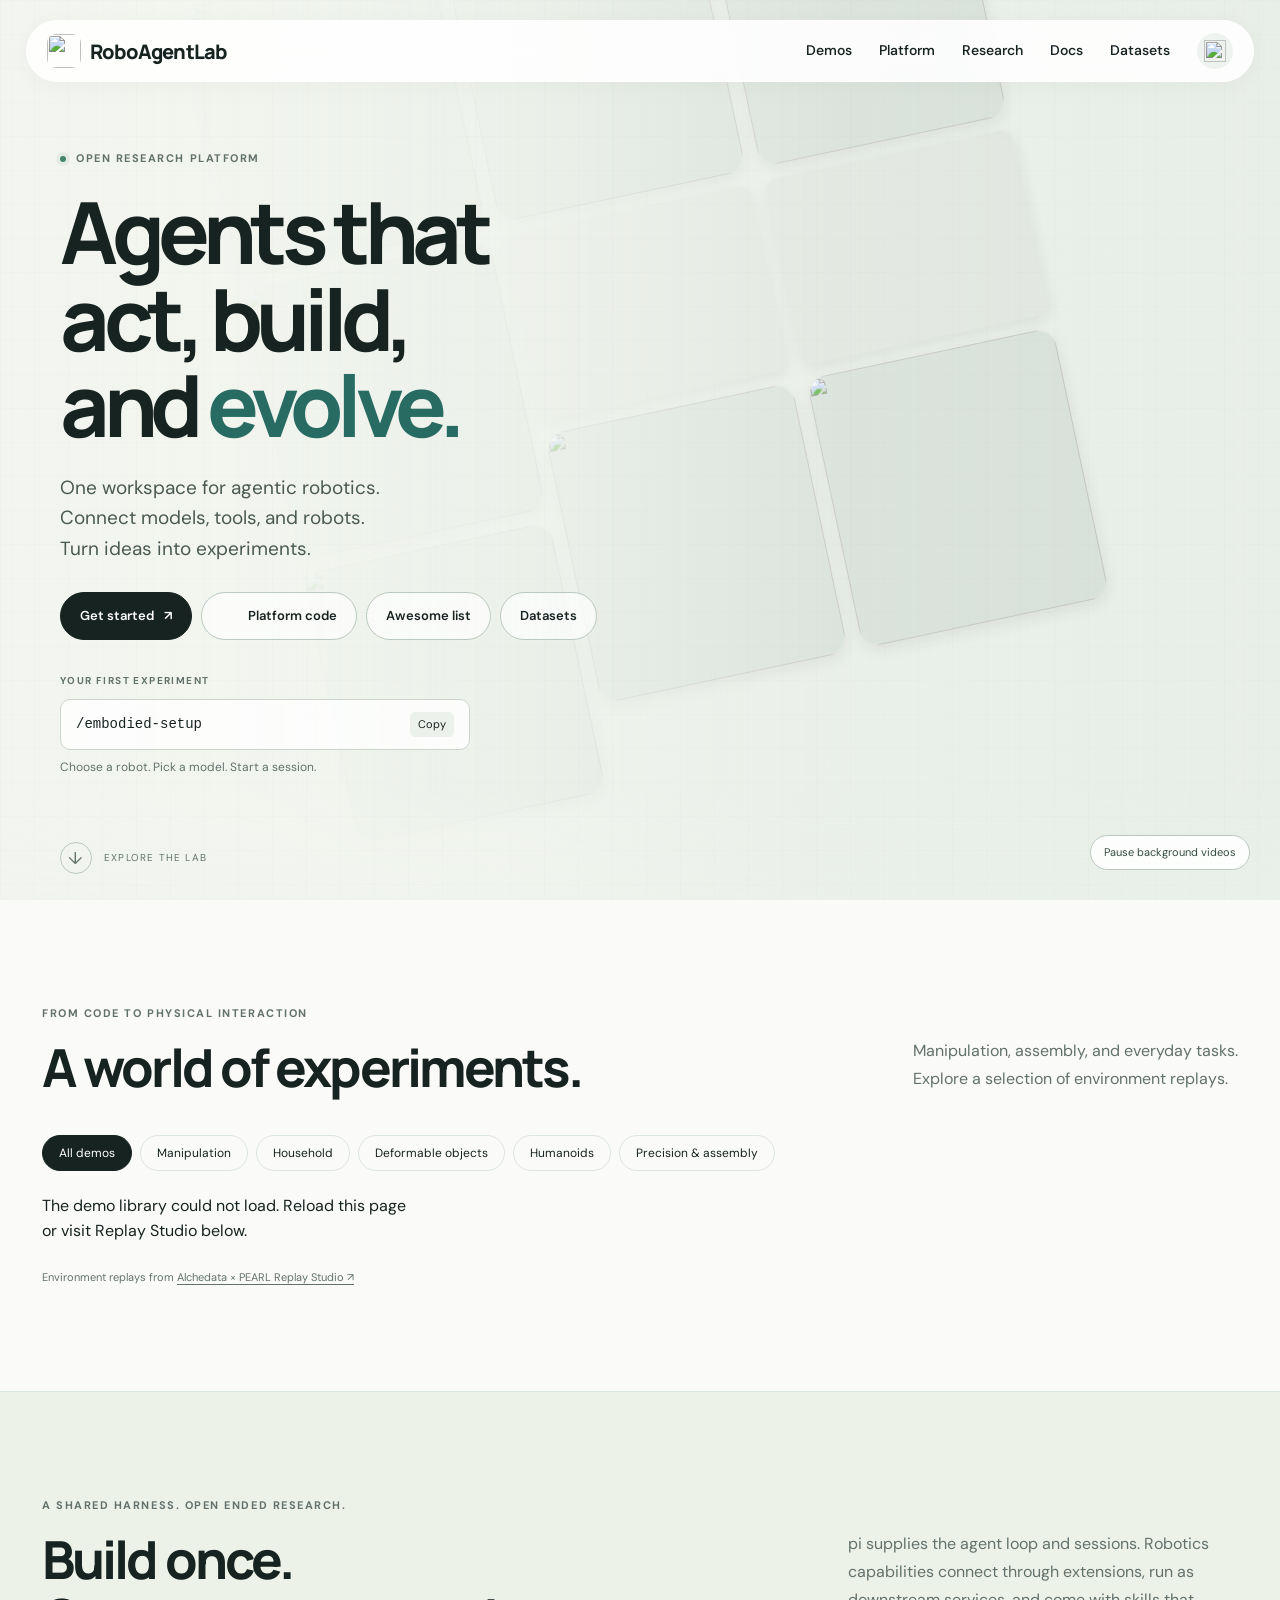
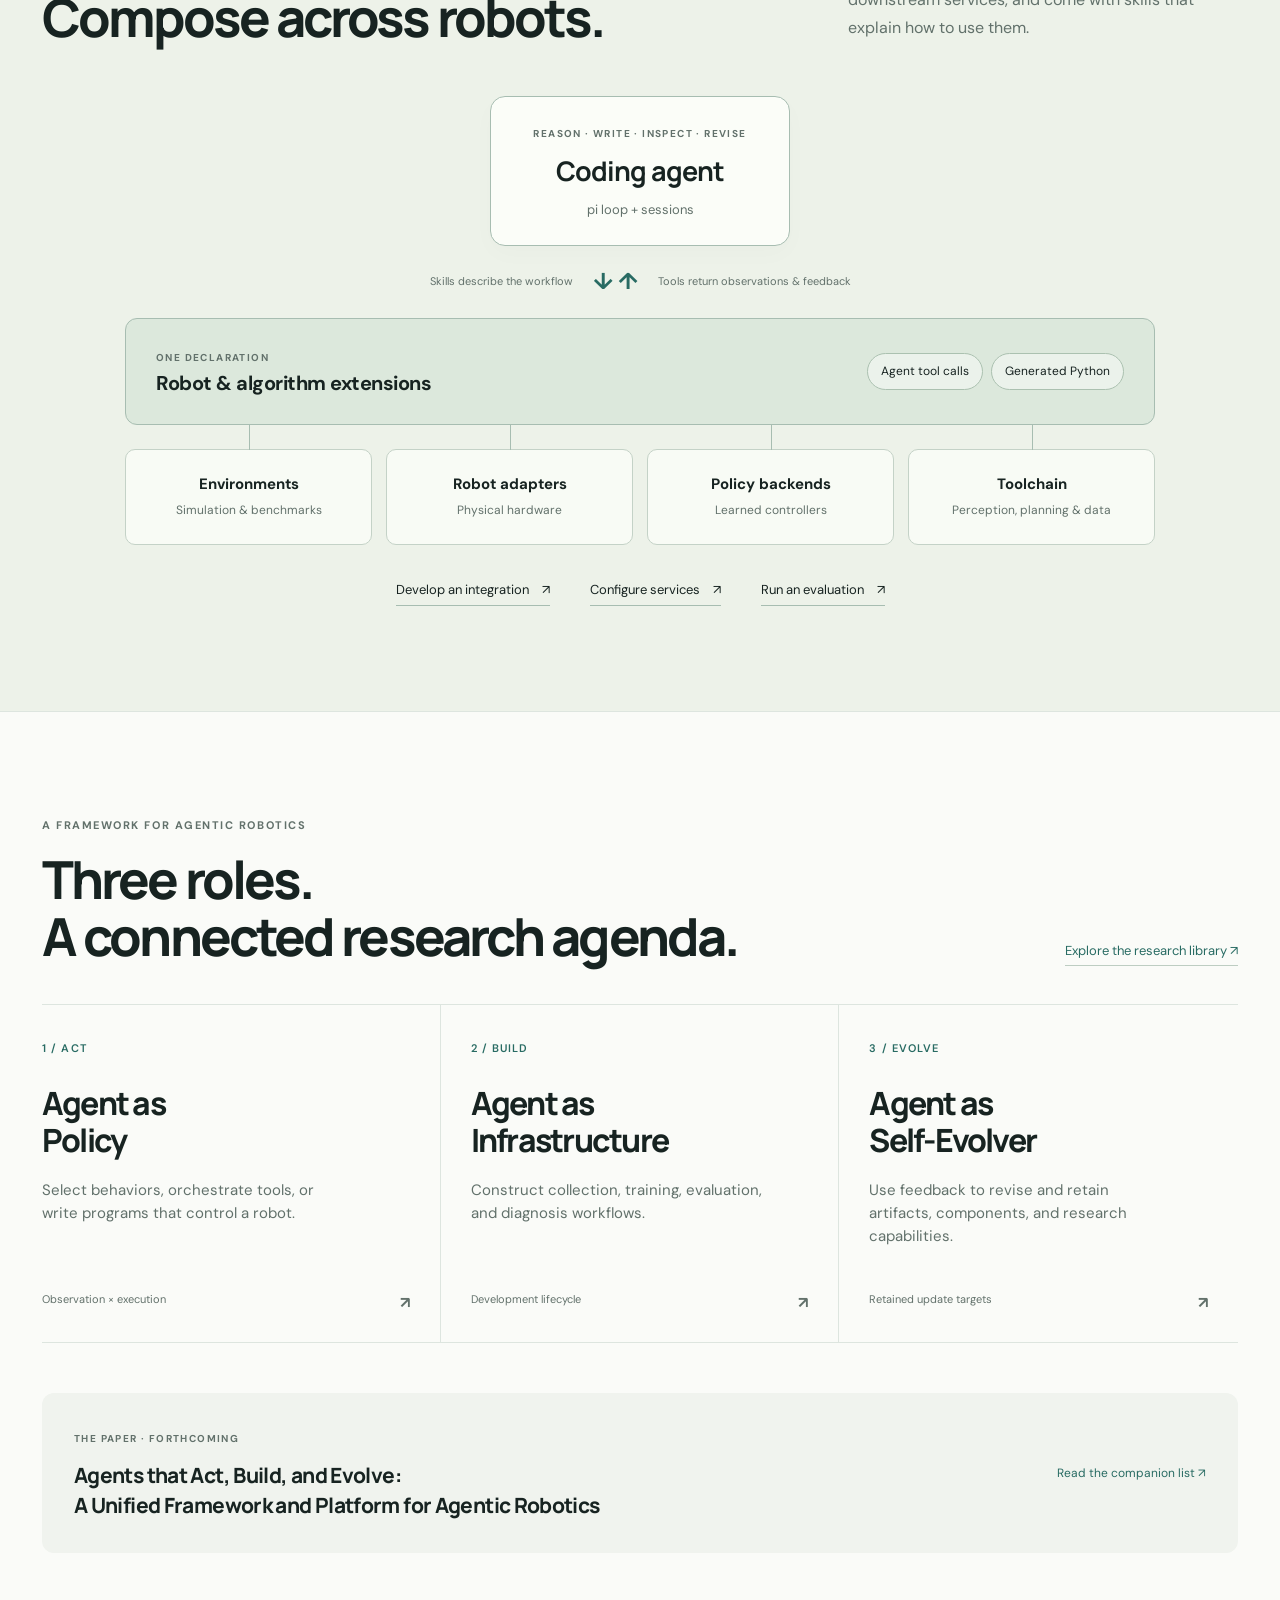
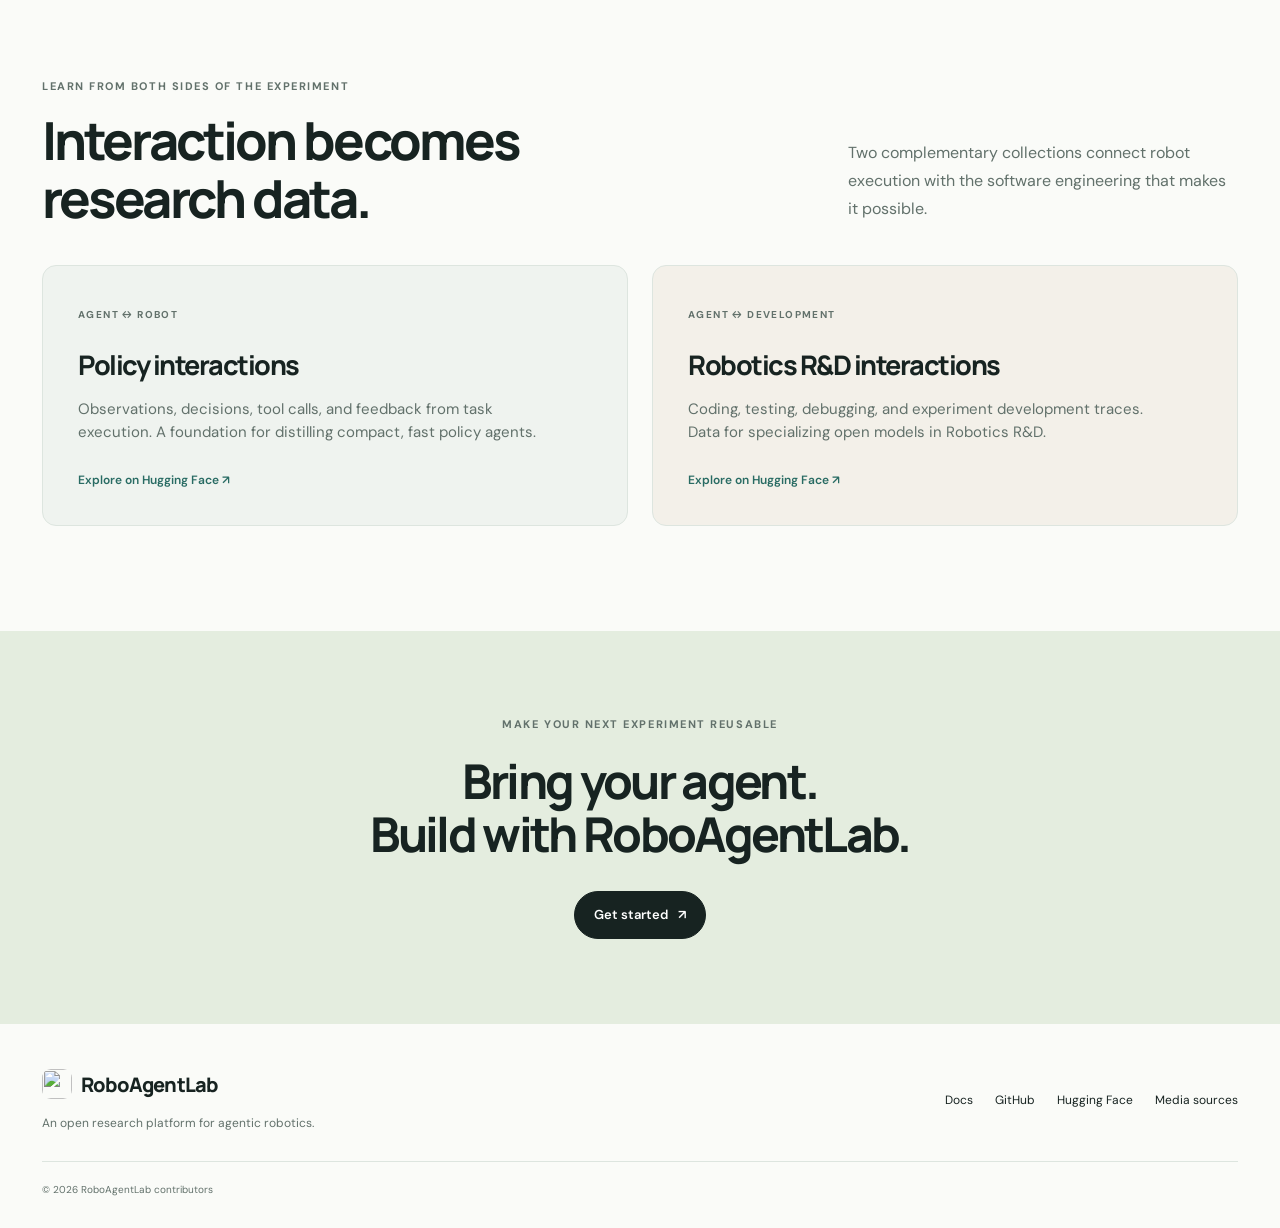
==== web/index.html @ ffe3ac3e "feat: launch RoboAgentLab showcase and documentation" ====
<!doctype html>
<html lang="en">
<head>
  <meta charset="utf-8">
  <meta name="viewport" content="width=device-width, initial-scale=1">
  <meta name="description" content="RoboAgentLab: an open research platform for agents that act, build, and evolve robotic systems.">
  <meta property="og:title" content="RoboAgentLab — Agents that act, build, and evolve">
  <meta property="og:description" content="An open research platform connecting agents, robots, services, and skills.">
  <meta property="og:image" content="https://roboagentlab.github.io/assets/logo.png">
  <title>RoboAgentLab — Agents that act, build, and evolve</title>
  <link rel="icon" href="assets/logo.png">
  <link rel="stylesheet" href="site.css">
  <script src="site.js" defer></script>
</head>
<body>
<a class="skip-link" href="#main">Skip to content</a>
<header class="nav-wrap">
  <nav class="nav" aria-label="Main navigation">
    <a class="brand" href="./"><img src="assets/logo.png" alt="" width="34" height="34">RoboAgentLab</a>
    <button class="nav-toggle" aria-label="Open navigation" aria-expanded="false">Menu</button>
    <div class="nav-links">
      <a href="#demos">Demos</a><a href="#platform">Platform</a><a href="library.html">Research</a>
      <a href="docs/">Docs</a><a href="#datasets">Datasets</a>
      <a class="nav-github" href="https://github.com/RoboAgentLab" aria-label="RoboAgentLab on GitHub"><img src="assets/github.svg" width="22" height="22" alt=""></a>
    </div>
  </nav>
</header>
<main id="main">
  <section class="hero" aria-labelledby="hero-title">
    <div class="hero-wall" aria-hidden="true">
      <div class="wall-col">
        <img src="assets/media/stack.png" alt=""><img src="assets/media/cloth.jpg" alt=""><img src="assets/media/tabletop.jpg" alt="">
      </div>
      <div class="wall-col">
        <img src="assets/media/tabletop.jpg" alt=""><video autoplay muted loop playsinline poster="assets/media/pour.png" data-src="assets/media/pour.mp4"></video><img src="assets/media/basketball.png" alt="">
      </div>
      <div class="wall-col">
        <img src="assets/media/kitchen.jpg" alt=""><video autoplay muted loop playsinline poster="assets/media/stack.png" data-src="assets/media/stack.mp4"></video><img src="assets/media/so101.jpg" alt="">
      </div>
    </div>
    <div class="hero-shade"></div>
    <div class="hero-content">
      <div class="eyebrow"><span class="status-dot"></span> OPEN RESEARCH PLATFORM</div>
      <h1 id="hero-title">Agents that<br><span>act, build,</span><br>and <em>evolve.</em></h1>
      <p class="hero-description">One workspace for agentic robotics.<br>Connect models, tools, and robots.<br>Turn ideas into experiments.</p>
      <div class="hero-actions">
        <a class="button primary" href="docs/quickstart.html">Get started <span>↗</span></a>
        <a class="button secondary" href="https://github.com/RoboAgentLab/RoboAgentLab"><img src="assets/github.svg" width="17" height="17" alt="">Platform code</a>
        <a class="button secondary" href="https://github.com/RoboAgentLab/awesome-agentic-robotics">Awesome list</a>
        <a class="button secondary" href="https://huggingface.co/RoboAgentLab/datasets">Datasets</a>
      </div>
      <div class="terminal"><span class="terminal-label">YOUR FIRST EXPERIMENT</span><div><code>/embodied-setup</code><button data-copy="/embodied-setup" aria-label="Copy setup command">Copy</button></div><p>Choose a robot. Pick a model. Start a session.</p></div>
    </div>
    <a class="scroll-cue" href="#demos"><span>↓</span> EXPLORE THE LAB</a>
    <button class="motion-toggle" id="motion-toggle" aria-pressed="false">Pause background videos</button>
  </section>

  <section class="section demos-section" id="demos">
    <div class="section-top"><div><p class="eyebrow">FROM CODE TO PHYSICAL INTERACTION</p><h2>A world of experiments.</h2></div><p class="section-intro">Manipulation, assembly, and everyday tasks.<br>Explore a selection of environment replays.</p></div>
    <div class="filter-row" role="group" aria-label="Filter demonstrations">
      <button class="active" data-demo-filter="all" aria-pressed="true">All demos</button>
      <button data-demo-filter="manipulation" aria-pressed="false">Manipulation</button>
      <button data-demo-filter="household" aria-pressed="false">Household</button>
      <button data-demo-filter="deformable" aria-pressed="false">Deformable objects</button>
      <button data-demo-filter="humanoid" aria-pressed="false">Humanoids</button>
      <button data-demo-filter="precision" aria-pressed="false">Precision & assembly</button>
    </div>
    <div class="demo-grid" id="demo-grid"></div>
    <button class="load-more" id="more-demos" hidden>Show all demos</button>
    <p class="source-note">Environment replays from <a href="https://pearl-self-improving-agents.linslabnus.chatgpt.site/demos">Alchedata × PEARL Replay Studio ↗</a></p>
  </section>

  <section class="platform-section" id="platform">
    <div class="section">
      <div class="section-top"><div><p class="eyebrow">A SHARED HARNESS. OPEN ENDED RESEARCH.</p><h2>Build once.<br>Compose across robots.</h2></div><p class="section-intro">pi supplies the agent loop and sessions. Robotics capabilities connect through extensions, run as downstream services, and come with skills that explain how to use them.</p></div>
      <div class="architecture" aria-label="RoboAgentLab architecture">
        <div class="architecture-agent"><span class="tiny-label">REASON · WRITE · INSPECT · REVISE</span><strong>Coding agent</strong><span>pi loop + sessions</span></div>
        <div class="architecture-arrow"><span>Skills describe the workflow</span><b>↓ ↑</b><span>Tools return observations & feedback</span></div>
        <div class="architecture-interface"><div><span class="tiny-label">ONE DECLARATION</span><strong>Robot & algorithm extensions</strong></div><div class="interface-pills"><span>Agent tool calls</span><span>Generated Python</span></div></div>
        <div class="architecture-services"><div><b>Environments</b><span>Simulation & benchmarks</span></div><div><b>Robot adapters</b><span>Physical hardware</span></div><div><b>Policy backends</b><span>Learned controllers</span></div><div><b>Toolchain</b><span>Perception, planning & data</span></div></div>
      </div>
      <div class="platform-links"><a href="docs/development.html">Develop an integration <span>↗</span></a><a href="docs/services.html">Configure services <span>↗</span></a><a href="docs/evaluation.html">Run an evaluation <span>↗</span></a></div>
    </div>
  </section>

  <section class="section" id="research">
    <div class="section-top"><div><p class="eyebrow">A FRAMEWORK FOR AGENTIC ROBOTICS</p><h2>Three roles.<br>A connected research agenda.</h2></div><a class="text-link" href="library.html">Explore the research library ↗</a></div>
    <div class="roles">
      <a class="role" href="library.html?role=policy"><span class="role-num">1 / ACT</span><h3>Agent as<br>Policy</h3><p>Select behaviors, orchestrate tools, or write programs that control a robot.</p><span class="role-bottom">Observation × execution <b>↗</b></span></a>
      <a class="role" href="library.html?role=infrastructure"><span class="role-num">2 / BUILD</span><h3>Agent as<br>Infrastructure</h3><p>Construct collection, training, evaluation, and diagnosis workflows.</p><span class="role-bottom">Development lifecycle <b>↗</b></span></a>
      <a class="role" href="library.html?role=evolver"><span class="role-num">3 / EVOLVE</span><h3>Agent as<br>Self-Evolver</h3><p>Use feedback to revise and retain artifacts, components, and research capabilities.</p><span class="role-bottom">Retained update targets <b>↗</b></span></a>
    </div>
    <article class="paper-strip"><div><span class="tiny-label">THE PAPER · FORTHCOMING</span><h3>Agents that Act, Build, and Evolve:<br>A Unified Framework and Platform for Agentic Robotics</h3></div><a href="https://github.com/RoboAgentLab/awesome-agentic-robotics">Read the companion list ↗</a></article>
  </section>

  <section class="section data-section" id="datasets">
    <div class="section-top"><div><p class="eyebrow">LEARN FROM BOTH SIDES OF THE EXPERIMENT</p><h2>Interaction becomes<br>research data.</h2></div><p class="section-intro">Two complementary collections connect robot execution with the software engineering that makes it possible.</p></div>
    <div class="data-grid">
      <a class="data-card" href="https://huggingface.co/datasets/RoboAgentLab/pi-embodied-policy-interactions"><span class="tiny-label">AGENT ↔ ROBOT</span><h3>Policy interactions</h3><p>Observations, decisions, tool calls, and feedback from task execution. A foundation for distilling compact, fast policy agents.</p><span>Explore on Hugging Face ↗</span></a>
      <a class="data-card" href="https://huggingface.co/datasets/RoboAgentLab/pi-embodied-rd-interactions"><span class="tiny-label">AGENT ↔ DEVELOPMENT</span><h3>Robotics R&D interactions</h3><p>Coding, testing, debugging, and experiment development traces. Data for specializing open models in Robotics R&D.</p><span>Explore on Hugging Face ↗</span></a>
    </div>
  </section>
  <section class="start-section"><div class="closing-wall" aria-hidden="true"></div><div class="start-content"><p class="eyebrow">MAKE YOUR NEXT EXPERIMENT REUSABLE</p><h2>Bring your agent.<br>Build with RoboAgentLab.</h2><a class="button primary" href="docs/quickstart.html">Get started <span>↗</span></a></div></section>
</main>
<footer><a class="brand" href="./"><img src="assets/logo.png" alt="" width="30" height="30">RoboAgentLab</a><p>An open research platform for agentic robotics.</p><div><a href="docs/">Docs</a><a href="https://github.com/RoboAgentLab">GitHub</a><a href="https://huggingface.co/RoboAgentLab">Hugging Face</a><a href="credits.html">Media sources</a></div><small>© 2026 RoboAgentLab contributors</small></footer>
<dialog id="demo-dialog"><div class="dialog-top"><h2 id="demo-title">Environment replay</h2><button aria-label="Close replay" id="close-demo">×</button></div><video id="demo-video" controls playsinline></video><a id="demo-source" href="https://pearl-self-improving-agents.linslabnus.chatgpt.site/demos">View source replay ↗</a></dialog>
</body>
</html>
---- web/site.css ----
@import url('https://fonts.googleapis.com/css2?family=DM+Sans:wght@400;450;500;550;600;650;700&family=Manrope:wght@400;500;600;650;700;750;800&display=swap');
:root{--ink:#172321;--muted:#62716b;--line:#dde5df;--paper:#fafbf8;--green:#286b63;--pale:#edf2e9;--font:'DM Sans',ui-sans-serif,system-ui,sans-serif;--heading:'Manrope',ui-sans-serif,system-ui,sans-serif}
*{box-sizing:border-box}html{scroll-behavior:smooth;scroll-padding-top:100px}body{margin:0;background:var(--paper);color:var(--ink);font-family:var(--font);line-height:1.55}a{color:inherit;text-decoration:none}button,input,select{font:inherit}button,a{touch-action:manipulation}button{cursor:pointer}a:focus-visible,button:focus-visible,input:focus-visible,select:focus-visible{outline:3px solid #35a18c;outline-offset:4px}img{max-width:100%}button{color:inherit}h1,h2,h3,p{margin-top:0}h1,h2,h3{font-family:var(--heading);font-weight:750;letter-spacing:-.055em;line-height:1.1}h2{font-size:clamp(32px,4.1vw,56px);margin-bottom:0}h3{font-size:26px}p{color:var(--muted)}.skip-link{position:fixed;top:-80px;left:20px;z-index:1000;padding:12px;background:white}.skip-link:focus{top:10px}
.nav-wrap{position:absolute;inset:20px 26px auto;z-index:20}.nav{max-width:1440px;margin:auto;padding:12px 20px;display:flex;align-items:center;justify-content:space-between;gap:20px;background:#ffffffdf;border:1px solid #fff;border-radius:40px;backdrop-filter:blur(20px);box-shadow:0 4px 24px #17232108}.brand{display:flex;align-items:center;gap:9px;font-family:var(--heading);font-weight:800;letter-spacing:-.04em;font-size:20px;white-space:nowrap}.brand img{border-radius:9px}.nav-links{display:flex;align-items:center;gap:27px;font-size:14px;font-weight:550}.nav-links a:hover{color:var(--green)}.nav-github{display:flex;padding:7px;background:#eff3ef;border-radius:50%}.nav-toggle{display:none;border:0;background:none}
.hero{position:relative;min-height:840px;height:100svh;max-height:1100px;overflow:hidden;background:#e8eee8;isolation:isolate}.hero:after{content:"";position:absolute;inset:0;z-index:-1;background-image:linear-gradient(#17232103 1px,transparent 1px),linear-gradient(90deg,#17232103 1px,transparent 1px);background-size:34px 34px;pointer-events:none}.hero-wall{position:absolute;inset:-90px -170px -130px 39%;display:grid;grid-template-columns:repeat(3,1fr);gap:20px;transform:rotate(-11deg);z-index:-3}.wall-col{display:flex;flex-direction:column;gap:20px;min-width:0}.wall-col:nth-child(2){transform:translateY(90px)}.wall-col:nth-child(3){transform:translateY(-55px)}.wall-col img,.wall-col video{height:275px;width:100%;object-fit:cover;border-radius:20px;background:#d5dfd8;box-shadow:0 5px 15px #14251c15}.hero-shade{position:absolute;inset:0;z-index:-2;background:linear-gradient(90deg,#f2f5ef 0%,#f2f5eff5 25%,#f2f5efcf 43%,#f2f5ef66 65%,#f2f5ef0d 100%),linear-gradient(0deg,#e8eee8 0%,transparent 14%)}.hero-content{max-width:1440px;margin:auto;padding:150px 60px 100px}.eyebrow{font-size:11px;letter-spacing:.14em;font-weight:700;color:var(--muted);display:flex;align-items:center;gap:10px;margin-bottom:22px}.eyebrow a{font-size:10px;letter-spacing:0;padding:2px 8px;background:#ffffff8c;border:1px solid #cbd8d0;border-radius:20px}.status-dot{width:6px;height:6px;border-radius:100%;background:#44856b;box-shadow:0 0 0 4px #44856b12}.hero h1{font-size:clamp(66px,6.7vw,100px);line-height:1.01;letter-spacing:-.075em;max-width:740px;margin-bottom:24px}.hero h1 em{font-style:normal;color:var(--green)}.hero-description{font-size:19px;line-height:1.6;color:#4a5a53;margin-bottom:28px}.hero-actions{display:flex;gap:9px;flex-wrap:wrap;max-width:750px}.button{display:inline-flex;align-items:center;justify-content:center;gap:10px;padding:13px 19px;border:1px solid #bac8bf;border-radius:30px;font-size:13px;font-weight:600;transition:background .2s,transform .2s;white-space:nowrap}.button:hover{transform:translateY(-2px)}.primary{background:var(--ink);color:white;border-color:var(--ink)}.primary:hover{background:var(--green)}.secondary{background:#ffffffa8}.secondary:hover{background:white}.terminal{margin-top:27px;max-width:410px}.terminal-label,.tiny-label{font-size:10px;letter-spacing:.14em;font-weight:700;color:var(--muted)}.terminal>div{margin-top:7px;border:1px solid #cbd5cd;border-radius:10px;padding:12px 15px;background:#ffffffc9;display:flex;justify-content:space-between;align-items:center}.terminal code{font-size:14px}.terminal button{border:0;background:#ecf1eb;border-radius:5px;font-size:11px;padding:4px 8px}.terminal p{font-size:12px;margin:8px 0}.scroll-cue{position:absolute;bottom:26px;left:max(60px,calc((100vw - 1320px)/2));display:flex;align-items:center;gap:12px;font-size:10px;letter-spacing:.12em;color:var(--muted)}.scroll-cue span{display:grid;place-items:center;border:1px solid #b9c8bf;border-radius:50%;width:32px;height:32px;font-size:17px}
.section{max-width:1320px;margin:auto;padding:105px 42px}.section-top{display:flex;justify-content:space-between;align-items:flex-end;gap:50px;margin-bottom:38px}.section-top .eyebrow{margin-bottom:17px}.section-intro{max-width:390px;font-size:16px;line-height:1.75;margin-bottom:4px}.filter-row{display:flex;gap:8px;flex-wrap:wrap;margin-bottom:23px}.filter-row button{border:1px solid var(--line);background:transparent;border-radius:25px;padding:8px 16px;font-size:12px}.filter-row button.active{background:var(--ink);border-color:var(--ink);color:white}.demo-grid{display:grid;grid-template-columns:repeat(3,1fr);gap:24px}.demo-card{display:block;text-align:left;border:0;padding:0;background:transparent;min-width:0}.demo-card[hidden]{display:none}.demo-image{position:relative;overflow:hidden;border-radius:14px;background:#e7ece6;aspect-ratio:16/10;outline:1px solid #162c1b0d}.demo-image img{width:100%;height:100%;object-fit:contain;transition:transform .4s}.demo-card:hover .demo-image img{transform:scale(1.025)}.play-icon{position:absolute;right:14px;bottom:14px;width:34px;height:34px;background:#ffffffe6;border-radius:100%;display:grid;place-items:center;font-size:12px;padding-left:2px}.demo-meta{padding:14px 2px 4px}.demo-meta span{font-size:10px;font-weight:650;letter-spacing:.1em;color:var(--muted)}.demo-meta h3{font-family:var(--font);font-weight:550;font-size:17px;line-height:1.4;letter-spacing:-.015em;margin:4px 0}.source-note{font-size:11px;margin:25px 0 0}.source-note a{text-decoration:underline;text-underline-offset:3px}.platform-section{background:#edf2e9;border-top:1px solid var(--line);border-bottom:1px solid var(--line)}.architecture{max-width:1030px;margin:50px auto 35px}.architecture-agent{width:300px;padding:23px 20px;text-align:center;border:1px solid #a7bdb1;border-radius:15px;margin:auto;background:#fbfdf8;box-shadow:0 8px 25px #203a2c05}.architecture-agent strong{display:block;font-family:var(--heading);font-size:27px;letter-spacing:-.035em;margin:5px 0}.architecture-agent>span:last-child{font-size:13px;color:var(--muted)}.architecture-arrow{display:flex;justify-content:center;gap:20px;align-items:center;padding:18px;color:var(--muted);font-size:11px}.architecture-arrow b{font-size:23px;color:var(--green)}.architecture-interface{display:flex;align-items:center;justify-content:space-between;border:1px solid #a7bdb1;padding:25px 30px;border-radius:12px;background:#dce8dc}.architecture-interface strong{display:block;font-size:20px;letter-spacing:-.025em}.interface-pills{display:flex;gap:8px}.interface-pills span{font-size:12px;border:1px solid #abc1b0;border-radius:20px;padding:8px 13px;background:#ffffff6b}.architecture-services{display:grid;grid-template-columns:repeat(4,1fr);gap:14px;margin-top:24px}.architecture-services div{border:1px solid #c4d2c7;border-radius:10px;background:#f8fbf5;padding:23px 15px;text-align:center;position:relative}.architecture-services div:before{content:"";height:25px;position:absolute;top:-25px;left:50%;border-left:1px solid #a7bdb1}.architecture-services b{display:block;font-size:15px}.architecture-services span{font-size:12px;color:var(--muted)}.platform-links{display:flex;justify-content:center;gap:40px;font-size:13px}.platform-links a{border-bottom:1px solid #a7bdb1;padding-bottom:4px}.platform-links span{margin-left:10px}.text-link{font-size:13px;color:var(--green);white-space:nowrap;border-bottom:1px solid #bdcdc2;padding-bottom:4px}.roles{display:grid;grid-template-columns:repeat(3,1fr);border-top:1px solid var(--line);border-bottom:1px solid var(--line)}.role{padding:35px 30px 26px;display:flex;flex-direction:column;border-right:1px solid var(--line);transition:background .2s}.role:first-child{padding-left:0}.role:last-child{border-right:0}.role:hover{background:#edf2e977}.role-num{font-size:11px;letter-spacing:.1em;color:var(--green);font-weight:600;margin-bottom:28px}.role h3{font-size:32px;line-height:1.15;margin-bottom:20px}.role p{font-size:15px;max-width:300px}.role-bottom{margin-top:auto;padding-top:28px;font-size:11px;color:var(--muted);display:flex;justify-content:space-between}.role-bottom b{font-size:16px}.paper-strip{margin-top:50px;padding:32px;background:#f0f3ee;border-radius:12px;display:flex;justify-content:space-between;align-items:center;gap:35px}.paper-strip h3{font-size:21px;line-height:1.45;letter-spacing:-.03em;margin:10px 0 0}.paper-strip a{font-size:12px;white-space:nowrap;color:var(--green)}.data-section{padding-top:20px}.data-grid{display:grid;grid-template-columns:1fr 1fr;gap:24px}.data-card{padding:35px;background:#eff3ef;border:1px solid var(--line);border-radius:14px}.data-card:nth-child(2){background:#f3f0e9}.data-card h3{margin:24px 0 18px;font-size:27px}.data-card p{font-size:15px;max-width:460px}.data-card>span:last-child{display:block;font-size:12px;font-weight:600;margin-top:27px;color:var(--green)}.start-section{background:#dfe9dd;text-align:center;padding:85px 20px}.start-section .eyebrow{justify-content:center}.start-section h2{font-size:48px;margin-bottom:30px}footer{max-width:1320px;padding:45px 42px 30px;margin:auto;display:grid;grid-template-columns:1fr auto;gap:14px}footer p{font-size:12px;margin:0}footer>div{grid-column:2;grid-row:1/3;display:flex;align-items:center;gap:22px;font-size:12px}footer small{grid-column:1/-1;font-size:10px;color:var(--muted);border-top:1px solid var(--line);padding-top:20px;margin-top:15px}
dialog{border:1px solid #d4ded6;border-radius:18px;width:min(960px,94vw);padding:20px;background:var(--paper);box-shadow:0 30px 100px #0005}dialog::backdrop{background:#101b17b3;backdrop-filter:blur(5px)}.dialog-top{display:flex;justify-content:space-between;align-items:center;gap:20px;margin-bottom:16px}.dialog-top h2{font-size:20px;letter-spacing:-.02em}.dialog-top button{font-size:30px;line-height:1;background:transparent;border:0}dialog video{width:100%;max-height:70vh;background:#101815;border-radius:8px}dialog>a{display:block;text-align:right;font-size:12px;margin-top:10px;color:var(--green)}
.page-main{max-width:1280px;margin:auto;padding:145px 42px 70px;min-height:80vh}.page-main h1{font-size:58px;margin-bottom:20px}.library-controls{display:flex;flex-wrap:wrap;gap:12px;align-items:center;margin:30px 0 20px}.library-controls input[type=search]{flex:1;min-width:220px;padding:14px 16px;border:1px solid #bdcdc2;border-radius:10px;background:white}.library-controls select{max-width:100%;padding:14px;border:1px solid #bdcdc2;border-radius:10px;background:white;font-size:13px}.library-controls label{font-size:13px;display:flex;align-items:center;gap:8px}.result-count{font-size:12px;margin:15px 0 25px}.paper-list{display:grid;grid-template-columns:1fr 1fr;gap:14px}.paper-card{padding:23px;border:1px solid var(--line);border-radius:12px;background:white;display:flex;flex-direction:column}.paper-card h2{font-family:var(--font);font-size:17px;letter-spacing:-.015em;line-height:1.5;margin:8px 0 17px}.paper-card h2 a:hover{text-decoration:underline}.paper-card .paper-year{font-size:11px;color:var(--muted)}.paper-card .paper-tags{font-size:11px;color:var(--muted);margin-top:auto;line-height:1.7}.paper-card .paper-links{display:flex;align-items:center;gap:20px;font-size:12px;margin-top:14px;color:var(--green)}.paper-links a{display:flex;gap:5px;align-items:center}.load-more{margin:30px auto;display:block;border:1px solid #bdcdc2;padding:12px 25px;border-radius:25px;background:white}.empty-state{padding:50px;text-align:center;color:var(--muted);border:1px dashed var(--line);border-radius:12px}.credits-list{display:grid;gap:20px}.credits-list article{border-bottom:1px solid var(--line);padding:20px 0}.credits-list h2{font-size:22px;margin-bottom:12px}.credits-list p{font-size:14px}.credits-list a{color:var(--green);font-size:13px}
.hero-wall{inset:-120px -130px auto 28%;grid-template-columns:repeat(4,1fr);gap:14px;transform:rotate(-12deg);height:1800px}.wall-col{gap:14px;animation:wall-drift 85s ease-in-out infinite alternate;will-change:transform}.wall-col:nth-child(2){transform:none;animation-delay:-30s}.wall-col:nth-child(3){transform:none;animation-delay:-55s}.wall-col:nth-child(4){animation-delay:-15s}.wall-col video{height:auto;aspect-ratio:4/3;min-height:150px;flex-shrink:0;border-radius:13px;object-fit:contain;background:#e0e5df}.hero-shade{background:linear-gradient(90deg,#f2f5effa 0%,#f2f5eff0 22%,#f2f5efcc 40%,#f2f5ef33 67%,#f2f5ef08 100%),linear-gradient(0deg,#e8eee8 0%,transparent 12%)}.motion-toggle{position:absolute;bottom:30px;right:30px;border:1px solid #bac8bf;background:#ffffffe0;border-radius:20px;padding:8px 13px;font-size:11px;color:#344c40}.motion-paused .wall-col{animation-play-state:paused}.demo-image video{width:100%;height:100%;object-fit:contain;transition:transform .4s}.demo-card:hover .demo-image video{transform:scale(1.025)}.load-more[hidden]{display:none}.start-section{position:relative;isolation:isolate;overflow:hidden}.closing-wall{position:absolute;inset:-50px -40px;display:grid;grid-template-columns:repeat(3,1fr);gap:12px;transform:rotate(-7deg);z-index:-2}.closing-wall video{width:100%;height:220px;object-fit:cover;border-radius:14px}.start-section:before{content:"";position:absolute;inset:0;background:#e5eee0cf;z-index:-1}.start-content{position:relative}@keyframes wall-drift{from{translate:0 0}to{translate:0 -610px}}
@media(min-width:1600px){.hero-content{padding-top:175px}.hero h1{font-size:105px}}
@media(max-width:1000px){.nav-links{gap:18px}.hero-content{padding-left:40px}.hero-wall{left:35%;right:-340px;gap:14px}.hero-shade{background:linear-gradient(90deg,#f2f5efff 0%,#f2f5eff0 30%,#f2f5efb0 60%,#f2f5ef45 100%)}.hero-actions{max-width:550px}.hero{min-height:850px}.section{padding:80px 32px}.section-top{gap:25px}.section-intro{max-width:300px;font-size:14px}.demo-grid{gap:18px}.architecture-interface{gap:20px}.interface-pills{flex-direction:column}.role{padding-left:22px;padding-right:22px}.role h3{font-size:27px}.paper-strip{flex-direction:column;align-items:flex-start}.scroll-cue{left:40px}footer{padding-left:32px;padding-right:32px}}
@media(max-width:720px){.nav-wrap{inset:12px 14px auto}.nav{padding:9px 14px;position:relative}.brand{font-size:18px}.nav-toggle{display:block;font-size:12px;padding:5px}.nav-links{display:none;position:absolute;top:65px;left:0;right:0;background:#fff;border:1px solid var(--line);border-radius:15px;padding:20px;flex-wrap:wrap;box-shadow:0 8px 20px #14251c10}.nav.open .nav-links{display:flex}.hero{height:auto;min-height:850px}.hero-content{padding:130px 24px 110px}.hero h1{font-size:66px;max-width:95%}.hero-wall{left:20%;right:-500px;opacity:.5}.hero-shade{background:linear-gradient(90deg,#f2f5eff2,#f2f5efad 70%,#f2f5ef75)}.hero .eyebrow{font-size:9px;letter-spacing:.1em}.hero-description{font-size:17px}.hero-actions{gap:8px;max-width:370px}.button{padding:11px 15px;font-size:12px}.hero-actions .primary{margin-right:100px}.terminal{max-width:330px}.scroll-cue{left:24px}.section{padding:64px 24px}.section-top{display:block;margin-bottom:25px}.section-intro{margin-top:20px;max-width:100%}.section-top .text-link{display:inline-block;margin-top:25px}.demo-grid{grid-template-columns:1fr 1fr;gap:20px 12px}.demo-meta h3{font-size:14px}.demo-meta span{font-size:8px}.demo-image{border-radius:9px}.play-icon{width:27px;height:27px;right:9px;bottom:9px}.filter-row{gap:6px}.filter-row button{padding:7px 12px;font-size:11px}.architecture{margin-top:35px}.architecture-agent{max-width:90%}.architecture-arrow{gap:10px;text-align:center;padding:15px 0;font-size:9px}.architecture-interface{display:block;padding:22px}.architecture-interface strong{font-size:18px}.interface-pills{flex-direction:row;flex-wrap:wrap;margin-top:15px}.interface-pills span{font-size:10px}.architecture-services{grid-template-columns:1fr 1fr;gap:12px}.architecture-services div{padding:18px 10px}.architecture-services div:nth-child(n+3):before{display:none}.architecture-services b{font-size:13px}.architecture-services span{font-size:10px}.platform-links{gap:15px;flex-wrap:wrap;font-size:11px}.roles{grid-template-columns:1fr}.role,.role:first-child{padding:27px 0;border-right:0;border-bottom:1px solid var(--line)}.role:last-child{border-bottom:0}.role-num{margin-bottom:16px}.role h3{font-size:30px}.role p{max-width:100%}.role-bottom{padding-top:12px}.paper-strip{margin-top:30px;padding:24px}.paper-strip h3{font-size:18px}.paper-strip a{white-space:normal}.data-section{padding-top:0}.data-grid{grid-template-columns:1fr}.data-card{padding:27px}.data-card h3{font-size:24px}.start-section{padding:65px 24px}.start-section h2{font-size:36px}footer{display:flex;flex-direction:column;padding:35px 24px}footer>div{flex-wrap:wrap;gap:18px;margin:8px 0}.page-main{padding:120px 24px 50px}.page-main h1{font-size:42px}.paper-list{grid-template-columns:1fr}.library-controls select{width:100%}.library-controls input[type=search]{width:100%}.dialog-top h2{font-size:16px}}
@media(prefers-reduced-motion:reduce){html{scroll-behavior:auto}*,*:before,*:after{transition:none!important;animation:none!important}}
@media(max-width:720px){.hero-wall{left:5%;right:-250px;grid-template-columns:repeat(3,1fr);gap:10px;opacity:.65}.wall-col{gap:10px}.wall-col:nth-child(4){display:none}.wall-col video{min-height:140px}.motion-toggle{bottom:25px;right:18px;font-size:9px;padding:7px 10px}.closing-wall{grid-template-columns:repeat(2,1fr)}.closing-wall video{height:170px}}
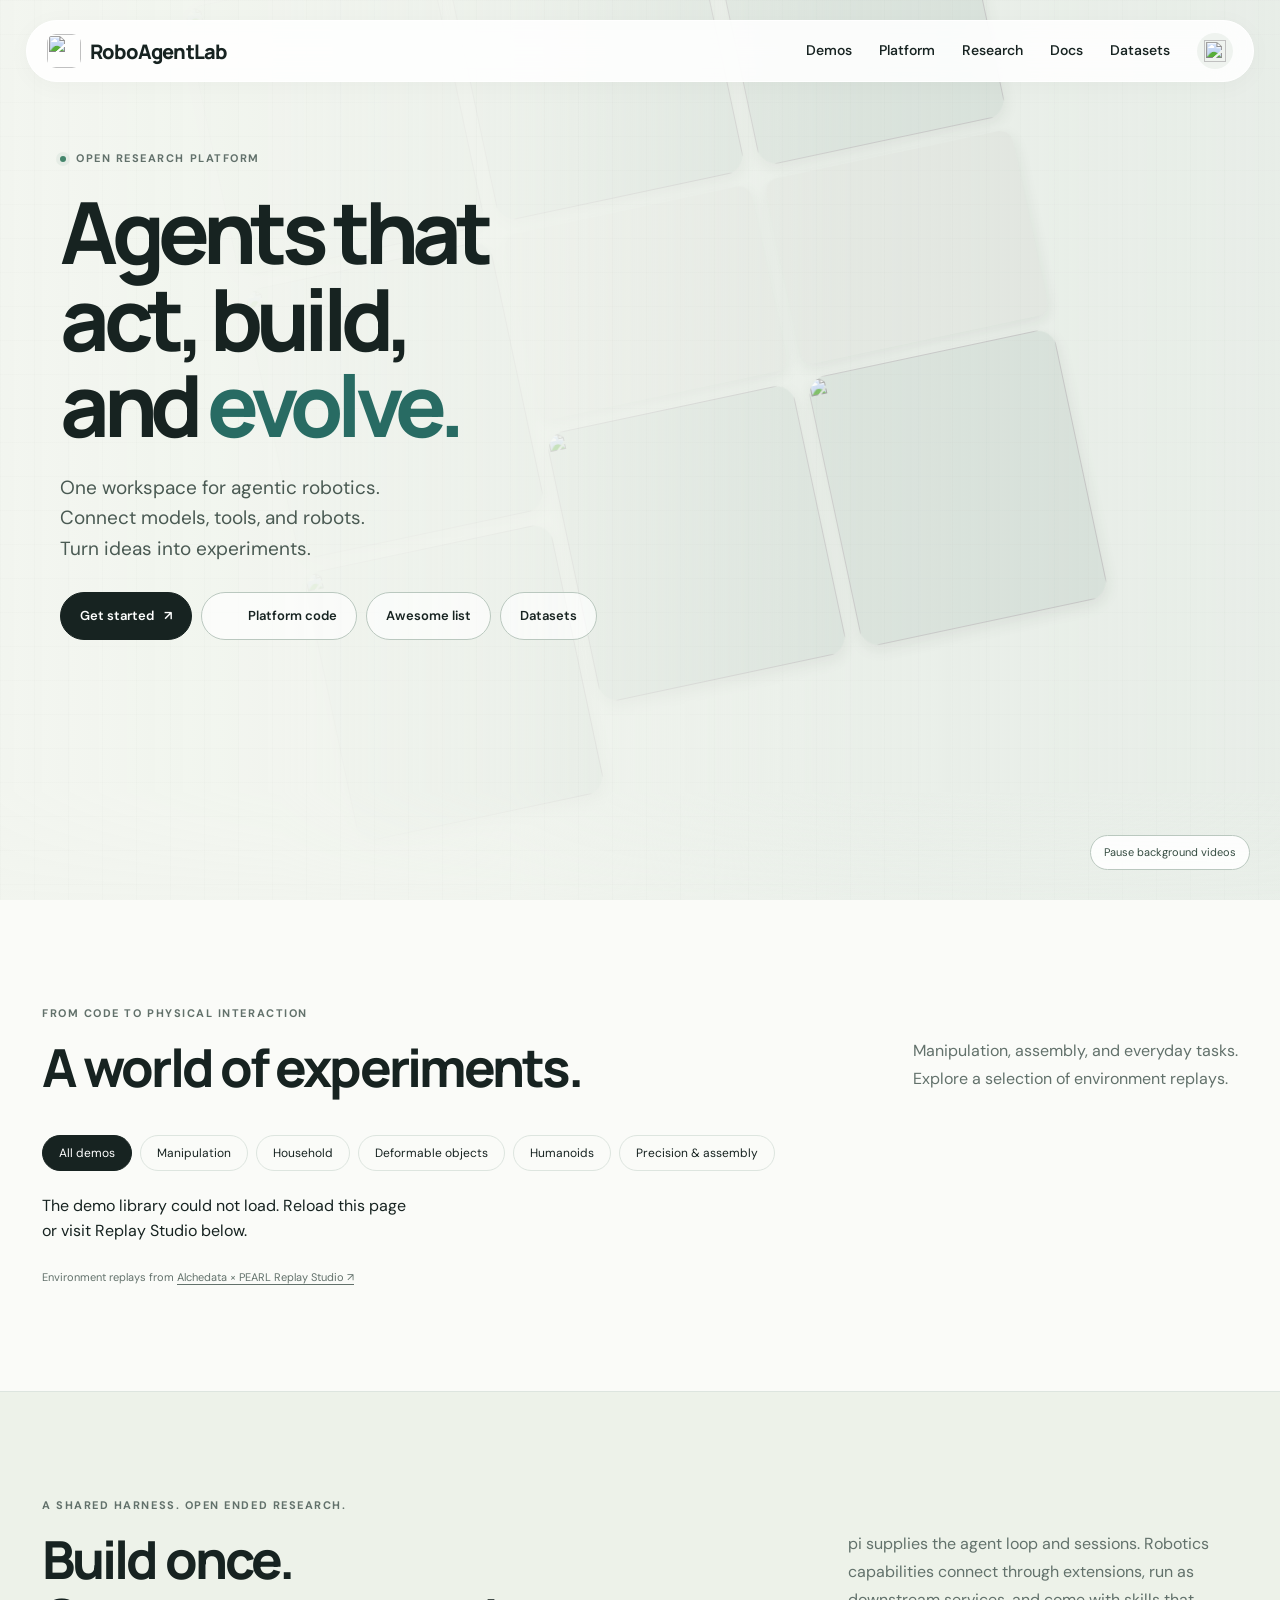
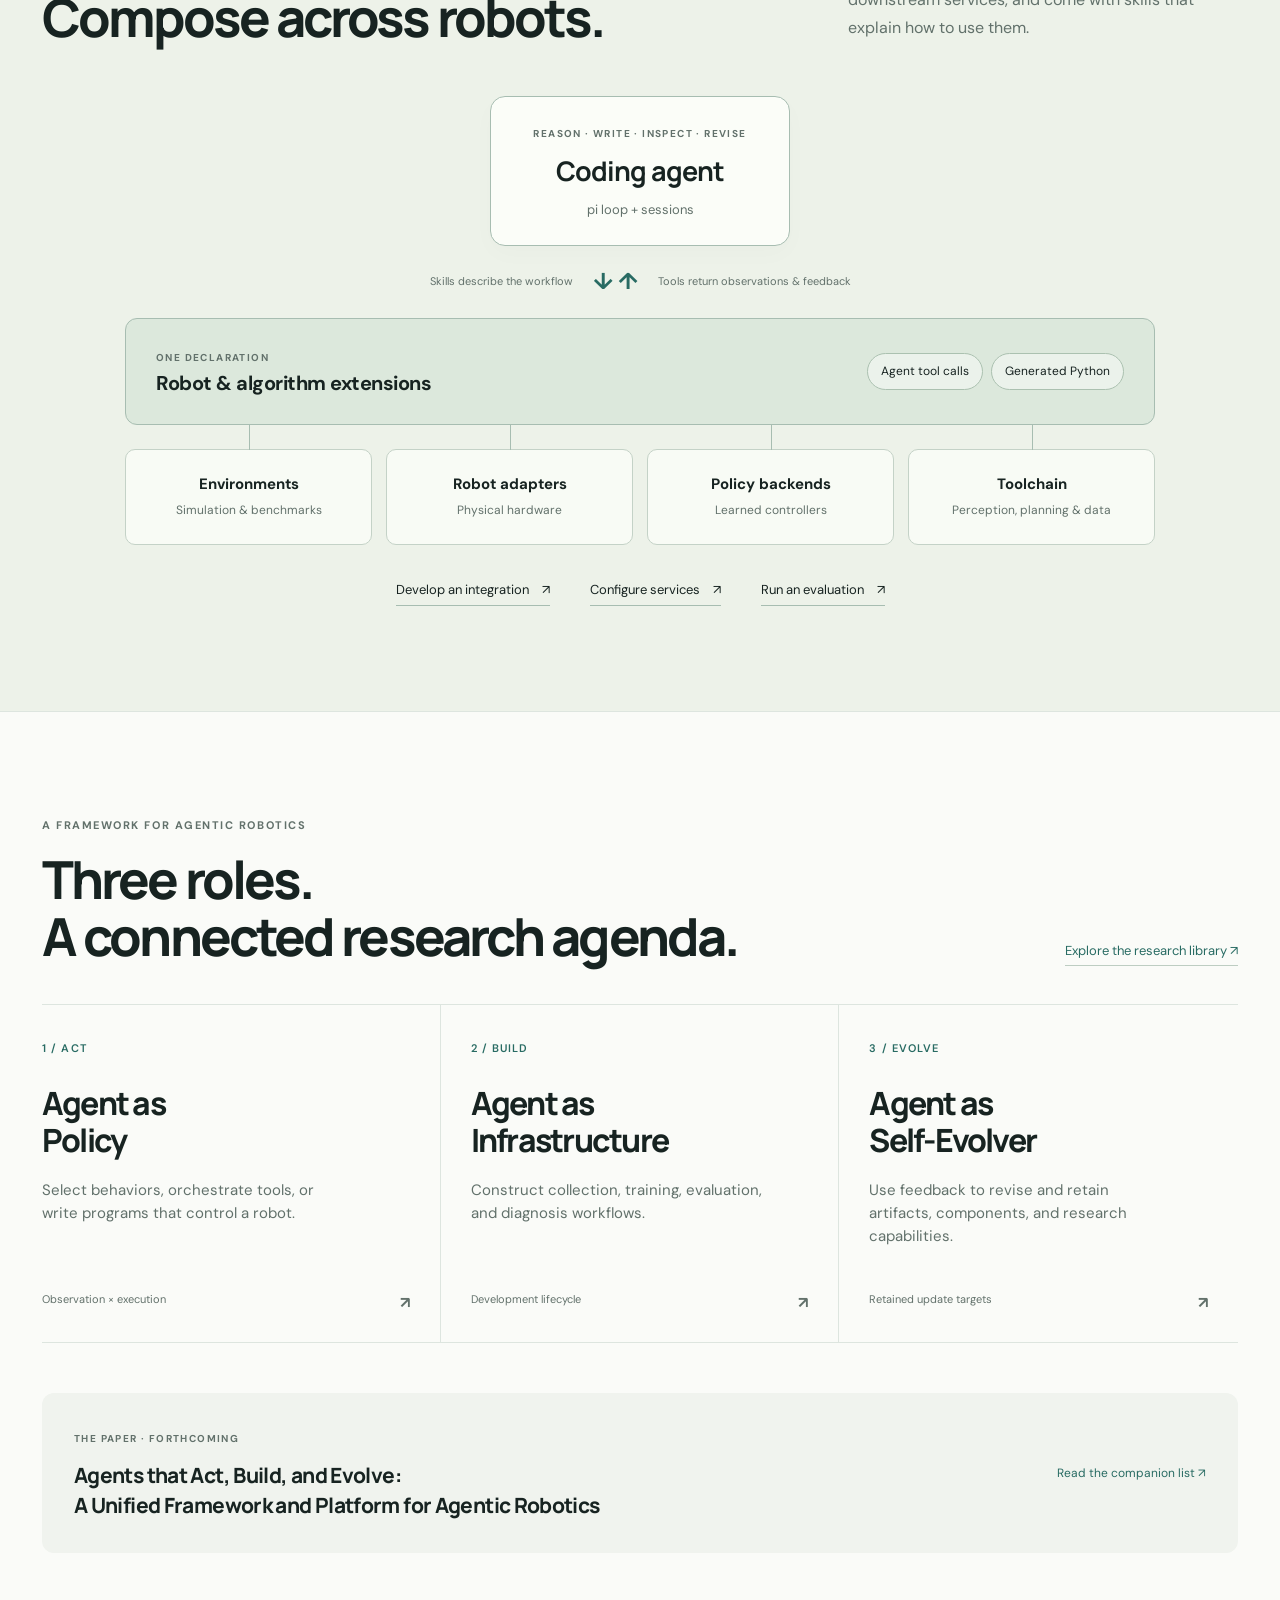
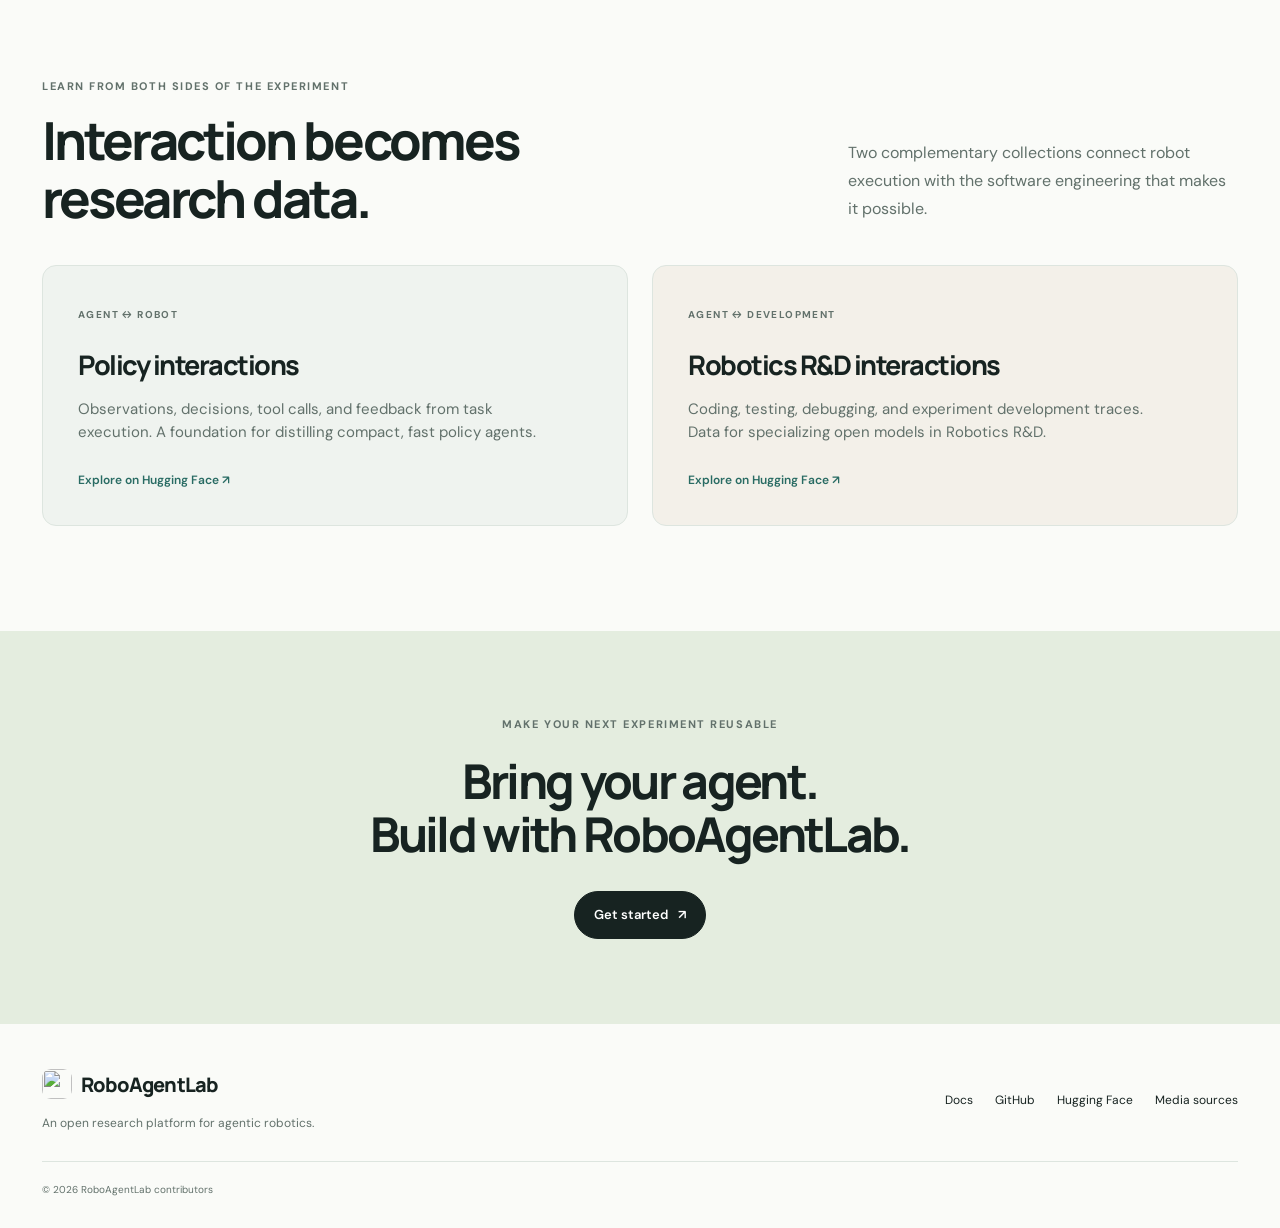
==== commit 95311d67: "fix: simplify showcase hero to essential links" ====
--- a/web/index.html
+++ b/web/index.html
@@ -49,9 +49,7 @@
         <a class="button secondary" href="https://github.com/RoboAgentLab/awesome-agentic-robotics">Awesome list</a>
         <a class="button secondary" href="https://huggingface.co/RoboAgentLab/datasets">Datasets</a>
       </div>
-      <div class="terminal"><span class="terminal-label">YOUR FIRST EXPERIMENT</span><div><code>/embodied-setup</code><button data-copy="/embodied-setup" aria-label="Copy setup command">Copy</button></div><p>Choose a robot. Pick a model. Start a session.</p></div>
     </div>
-    <a class="scroll-cue" href="#demos"><span>↓</span> EXPLORE THE LAB</a>
     <button class="motion-toggle" id="motion-toggle" aria-pressed="false">Pause background videos</button>
   </section>
 
--- a/web/site.css
+++ b/web/site.css
@@ -2,13 +2,13 @@
 :root{--ink:#172321;--muted:#62716b;--line:#dde5df;--paper:#fafbf8;--green:#286b63;--pale:#edf2e9;--font:'DM Sans',ui-sans-serif,system-ui,sans-serif;--heading:'Manrope',ui-sans-serif,system-ui,sans-serif}
 *{box-sizing:border-box}html{scroll-behavior:smooth;scroll-padding-top:100px}body{margin:0;background:var(--paper);color:var(--ink);font-family:var(--font);line-height:1.55}a{color:inherit;text-decoration:none}button,input,select{font:inherit}button,a{touch-action:manipulation}button{cursor:pointer}a:focus-visible,button:focus-visible,input:focus-visible,select:focus-visible{outline:3px solid #35a18c;outline-offset:4px}img{max-width:100%}button{color:inherit}h1,h2,h3,p{margin-top:0}h1,h2,h3{font-family:var(--heading);font-weight:750;letter-spacing:-.055em;line-height:1.1}h2{font-size:clamp(32px,4.1vw,56px);margin-bottom:0}h3{font-size:26px}p{color:var(--muted)}.skip-link{position:fixed;top:-80px;left:20px;z-index:1000;padding:12px;background:white}.skip-link:focus{top:10px}
 .nav-wrap{position:absolute;inset:20px 26px auto;z-index:20}.nav{max-width:1440px;margin:auto;padding:12px 20px;display:flex;align-items:center;justify-content:space-between;gap:20px;background:#ffffffdf;border:1px solid #fff;border-radius:40px;backdrop-filter:blur(20px);box-shadow:0 4px 24px #17232108}.brand{display:flex;align-items:center;gap:9px;font-family:var(--heading);font-weight:800;letter-spacing:-.04em;font-size:20px;white-space:nowrap}.brand img{border-radius:9px}.nav-links{display:flex;align-items:center;gap:27px;font-size:14px;font-weight:550}.nav-links a:hover{color:var(--green)}.nav-github{display:flex;padding:7px;background:#eff3ef;border-radius:50%}.nav-toggle{display:none;border:0;background:none}
-.hero{position:relative;min-height:840px;height:100svh;max-height:1100px;overflow:hidden;background:#e8eee8;isolation:isolate}.hero:after{content:"";position:absolute;inset:0;z-index:-1;background-image:linear-gradient(#17232103 1px,transparent 1px),linear-gradient(90deg,#17232103 1px,transparent 1px);background-size:34px 34px;pointer-events:none}.hero-wall{position:absolute;inset:-90px -170px -130px 39%;display:grid;grid-template-columns:repeat(3,1fr);gap:20px;transform:rotate(-11deg);z-index:-3}.wall-col{display:flex;flex-direction:column;gap:20px;min-width:0}.wall-col:nth-child(2){transform:translateY(90px)}.wall-col:nth-child(3){transform:translateY(-55px)}.wall-col img,.wall-col video{height:275px;width:100%;object-fit:cover;border-radius:20px;background:#d5dfd8;box-shadow:0 5px 15px #14251c15}.hero-shade{position:absolute;inset:0;z-index:-2;background:linear-gradient(90deg,#f2f5ef 0%,#f2f5eff5 25%,#f2f5efcf 43%,#f2f5ef66 65%,#f2f5ef0d 100%),linear-gradient(0deg,#e8eee8 0%,transparent 14%)}.hero-content{max-width:1440px;margin:auto;padding:150px 60px 100px}.eyebrow{font-size:11px;letter-spacing:.14em;font-weight:700;color:var(--muted);display:flex;align-items:center;gap:10px;margin-bottom:22px}.eyebrow a{font-size:10px;letter-spacing:0;padding:2px 8px;background:#ffffff8c;border:1px solid #cbd8d0;border-radius:20px}.status-dot{width:6px;height:6px;border-radius:100%;background:#44856b;box-shadow:0 0 0 4px #44856b12}.hero h1{font-size:clamp(66px,6.7vw,100px);line-height:1.01;letter-spacing:-.075em;max-width:740px;margin-bottom:24px}.hero h1 em{font-style:normal;color:var(--green)}.hero-description{font-size:19px;line-height:1.6;color:#4a5a53;margin-bottom:28px}.hero-actions{display:flex;gap:9px;flex-wrap:wrap;max-width:750px}.button{display:inline-flex;align-items:center;justify-content:center;gap:10px;padding:13px 19px;border:1px solid #bac8bf;border-radius:30px;font-size:13px;font-weight:600;transition:background .2s,transform .2s;white-space:nowrap}.button:hover{transform:translateY(-2px)}.primary{background:var(--ink);color:white;border-color:var(--ink)}.primary:hover{background:var(--green)}.secondary{background:#ffffffa8}.secondary:hover{background:white}.terminal{margin-top:27px;max-width:410px}.terminal-label,.tiny-label{font-size:10px;letter-spacing:.14em;font-weight:700;color:var(--muted)}.terminal>div{margin-top:7px;border:1px solid #cbd5cd;border-radius:10px;padding:12px 15px;background:#ffffffc9;display:flex;justify-content:space-between;align-items:center}.terminal code{font-size:14px}.terminal button{border:0;background:#ecf1eb;border-radius:5px;font-size:11px;padding:4px 8px}.terminal p{font-size:12px;margin:8px 0}.scroll-cue{position:absolute;bottom:26px;left:max(60px,calc((100vw - 1320px)/2));display:flex;align-items:center;gap:12px;font-size:10px;letter-spacing:.12em;color:var(--muted)}.scroll-cue span{display:grid;place-items:center;border:1px solid #b9c8bf;border-radius:50%;width:32px;height:32px;font-size:17px}
+.hero{position:relative;min-height:740px;height:100svh;max-height:1100px;overflow:hidden;background:#e8eee8;isolation:isolate}.hero:after{content:"";position:absolute;inset:0;z-index:-1;background-image:linear-gradient(#17232103 1px,transparent 1px),linear-gradient(90deg,#17232103 1px,transparent 1px);background-size:34px 34px;pointer-events:none}.hero-wall{position:absolute;inset:-90px -170px -130px 39%;display:grid;grid-template-columns:repeat(3,1fr);gap:20px;transform:rotate(-11deg);z-index:-3}.wall-col{display:flex;flex-direction:column;gap:20px;min-width:0}.wall-col:nth-child(2){transform:translateY(90px)}.wall-col:nth-child(3){transform:translateY(-55px)}.wall-col img,.wall-col video{height:275px;width:100%;object-fit:cover;border-radius:20px;background:#d5dfd8;box-shadow:0 5px 15px #14251c15}.hero-shade{position:absolute;inset:0;z-index:-2;background:linear-gradient(90deg,#f2f5ef 0%,#f2f5eff5 25%,#f2f5efcf 43%,#f2f5ef66 65%,#f2f5ef0d 100%),linear-gradient(0deg,#e8eee8 0%,transparent 14%)}.hero-content{max-width:1440px;margin:auto;padding:150px 60px 100px}.eyebrow{font-size:11px;letter-spacing:.14em;font-weight:700;color:var(--muted);display:flex;align-items:center;gap:10px;margin-bottom:22px}.eyebrow a{font-size:10px;letter-spacing:0;padding:2px 8px;background:#ffffff8c;border:1px solid #cbd8d0;border-radius:20px}.status-dot{width:6px;height:6px;border-radius:100%;background:#44856b;box-shadow:0 0 0 4px #44856b12}.hero h1{font-size:clamp(66px,6.7vw,100px);line-height:1.01;letter-spacing:-.075em;max-width:740px;margin-bottom:24px}.hero h1 em{font-style:normal;color:var(--green)}.hero-description{font-size:19px;line-height:1.6;color:#4a5a53;margin-bottom:28px}.hero-actions{display:flex;gap:9px;flex-wrap:wrap;max-width:750px}.button{display:inline-flex;align-items:center;justify-content:center;gap:10px;padding:13px 19px;border:1px solid #bac8bf;border-radius:30px;font-size:13px;font-weight:600;transition:background .2s,transform .2s;white-space:nowrap}.button:hover{transform:translateY(-2px)}.primary{background:var(--ink);color:white;border-color:var(--ink)}.primary:hover{background:var(--green)}.secondary{background:#ffffffa8}.secondary:hover{background:white}.tiny-label{font-size:10px;letter-spacing:.14em;font-weight:700;color:var(--muted)}
 .section{max-width:1320px;margin:auto;padding:105px 42px}.section-top{display:flex;justify-content:space-between;align-items:flex-end;gap:50px;margin-bottom:38px}.section-top .eyebrow{margin-bottom:17px}.section-intro{max-width:390px;font-size:16px;line-height:1.75;margin-bottom:4px}.filter-row{display:flex;gap:8px;flex-wrap:wrap;margin-bottom:23px}.filter-row button{border:1px solid var(--line);background:transparent;border-radius:25px;padding:8px 16px;font-size:12px}.filter-row button.active{background:var(--ink);border-color:var(--ink);color:white}.demo-grid{display:grid;grid-template-columns:repeat(3,1fr);gap:24px}.demo-card{display:block;text-align:left;border:0;padding:0;background:transparent;min-width:0}.demo-card[hidden]{display:none}.demo-image{position:relative;overflow:hidden;border-radius:14px;background:#e7ece6;aspect-ratio:16/10;outline:1px solid #162c1b0d}.demo-image img{width:100%;height:100%;object-fit:contain;transition:transform .4s}.demo-card:hover .demo-image img{transform:scale(1.025)}.play-icon{position:absolute;right:14px;bottom:14px;width:34px;height:34px;background:#ffffffe6;border-radius:100%;display:grid;place-items:center;font-size:12px;padding-left:2px}.demo-meta{padding:14px 2px 4px}.demo-meta span{font-size:10px;font-weight:650;letter-spacing:.1em;color:var(--muted)}.demo-meta h3{font-family:var(--font);font-weight:550;font-size:17px;line-height:1.4;letter-spacing:-.015em;margin:4px 0}.source-note{font-size:11px;margin:25px 0 0}.source-note a{text-decoration:underline;text-underline-offset:3px}.platform-section{background:#edf2e9;border-top:1px solid var(--line);border-bottom:1px solid var(--line)}.architecture{max-width:1030px;margin:50px auto 35px}.architecture-agent{width:300px;padding:23px 20px;text-align:center;border:1px solid #a7bdb1;border-radius:15px;margin:auto;background:#fbfdf8;box-shadow:0 8px 25px #203a2c05}.architecture-agent strong{display:block;font-family:var(--heading);font-size:27px;letter-spacing:-.035em;margin:5px 0}.architecture-agent>span:last-child{font-size:13px;color:var(--muted)}.architecture-arrow{display:flex;justify-content:center;gap:20px;align-items:center;padding:18px;color:var(--muted);font-size:11px}.architecture-arrow b{font-size:23px;color:var(--green)}.architecture-interface{display:flex;align-items:center;justify-content:space-between;border:1px solid #a7bdb1;padding:25px 30px;border-radius:12px;background:#dce8dc}.architecture-interface strong{display:block;font-size:20px;letter-spacing:-.025em}.interface-pills{display:flex;gap:8px}.interface-pills span{font-size:12px;border:1px solid #abc1b0;border-radius:20px;padding:8px 13px;background:#ffffff6b}.architecture-services{display:grid;grid-template-columns:repeat(4,1fr);gap:14px;margin-top:24px}.architecture-services div{border:1px solid #c4d2c7;border-radius:10px;background:#f8fbf5;padding:23px 15px;text-align:center;position:relative}.architecture-services div:before{content:"";height:25px;position:absolute;top:-25px;left:50%;border-left:1px solid #a7bdb1}.architecture-services b{display:block;font-size:15px}.architecture-services span{font-size:12px;color:var(--muted)}.platform-links{display:flex;justify-content:center;gap:40px;font-size:13px}.platform-links a{border-bottom:1px solid #a7bdb1;padding-bottom:4px}.platform-links span{margin-left:10px}.text-link{font-size:13px;color:var(--green);white-space:nowrap;border-bottom:1px solid #bdcdc2;padding-bottom:4px}.roles{display:grid;grid-template-columns:repeat(3,1fr);border-top:1px solid var(--line);border-bottom:1px solid var(--line)}.role{padding:35px 30px 26px;display:flex;flex-direction:column;border-right:1px solid var(--line);transition:background .2s}.role:first-child{padding-left:0}.role:last-child{border-right:0}.role:hover{background:#edf2e977}.role-num{font-size:11px;letter-spacing:.1em;color:var(--green);font-weight:600;margin-bottom:28px}.role h3{font-size:32px;line-height:1.15;margin-bottom:20px}.role p{font-size:15px;max-width:300px}.role-bottom{margin-top:auto;padding-top:28px;font-size:11px;color:var(--muted);display:flex;justify-content:space-between}.role-bottom b{font-size:16px}.paper-strip{margin-top:50px;padding:32px;background:#f0f3ee;border-radius:12px;display:flex;justify-content:space-between;align-items:center;gap:35px}.paper-strip h3{font-size:21px;line-height:1.45;letter-spacing:-.03em;margin:10px 0 0}.paper-strip a{font-size:12px;white-space:nowrap;color:var(--green)}.data-section{padding-top:20px}.data-grid{display:grid;grid-template-columns:1fr 1fr;gap:24px}.data-card{padding:35px;background:#eff3ef;border:1px solid var(--line);border-radius:14px}.data-card:nth-child(2){background:#f3f0e9}.data-card h3{margin:24px 0 18px;font-size:27px}.data-card p{font-size:15px;max-width:460px}.data-card>span:last-child{display:block;font-size:12px;font-weight:600;margin-top:27px;color:var(--green)}.start-section{background:#dfe9dd;text-align:center;padding:85px 20px}.start-section .eyebrow{justify-content:center}.start-section h2{font-size:48px;margin-bottom:30px}footer{max-width:1320px;padding:45px 42px 30px;margin:auto;display:grid;grid-template-columns:1fr auto;gap:14px}footer p{font-size:12px;margin:0}footer>div{grid-column:2;grid-row:1/3;display:flex;align-items:center;gap:22px;font-size:12px}footer small{grid-column:1/-1;font-size:10px;color:var(--muted);border-top:1px solid var(--line);padding-top:20px;margin-top:15px}
 dialog{border:1px solid #d4ded6;border-radius:18px;width:min(960px,94vw);padding:20px;background:var(--paper);box-shadow:0 30px 100px #0005}dialog::backdrop{background:#101b17b3;backdrop-filter:blur(5px)}.dialog-top{display:flex;justify-content:space-between;align-items:center;gap:20px;margin-bottom:16px}.dialog-top h2{font-size:20px;letter-spacing:-.02em}.dialog-top button{font-size:30px;line-height:1;background:transparent;border:0}dialog video{width:100%;max-height:70vh;background:#101815;border-radius:8px}dialog>a{display:block;text-align:right;font-size:12px;margin-top:10px;color:var(--green)}
 .page-main{max-width:1280px;margin:auto;padding:145px 42px 70px;min-height:80vh}.page-main h1{font-size:58px;margin-bottom:20px}.library-controls{display:flex;flex-wrap:wrap;gap:12px;align-items:center;margin:30px 0 20px}.library-controls input[type=search]{flex:1;min-width:220px;padding:14px 16px;border:1px solid #bdcdc2;border-radius:10px;background:white}.library-controls select{max-width:100%;padding:14px;border:1px solid #bdcdc2;border-radius:10px;background:white;font-size:13px}.library-controls label{font-size:13px;display:flex;align-items:center;gap:8px}.result-count{font-size:12px;margin:15px 0 25px}.paper-list{display:grid;grid-template-columns:1fr 1fr;gap:14px}.paper-card{padding:23px;border:1px solid var(--line);border-radius:12px;background:white;display:flex;flex-direction:column}.paper-card h2{font-family:var(--font);font-size:17px;letter-spacing:-.015em;line-height:1.5;margin:8px 0 17px}.paper-card h2 a:hover{text-decoration:underline}.paper-card .paper-year{font-size:11px;color:var(--muted)}.paper-card .paper-tags{font-size:11px;color:var(--muted);margin-top:auto;line-height:1.7}.paper-card .paper-links{display:flex;align-items:center;gap:20px;font-size:12px;margin-top:14px;color:var(--green)}.paper-links a{display:flex;gap:5px;align-items:center}.load-more{margin:30px auto;display:block;border:1px solid #bdcdc2;padding:12px 25px;border-radius:25px;background:white}.empty-state{padding:50px;text-align:center;color:var(--muted);border:1px dashed var(--line);border-radius:12px}.credits-list{display:grid;gap:20px}.credits-list article{border-bottom:1px solid var(--line);padding:20px 0}.credits-list h2{font-size:22px;margin-bottom:12px}.credits-list p{font-size:14px}.credits-list a{color:var(--green);font-size:13px}
 .hero-wall{inset:-120px -130px auto 28%;grid-template-columns:repeat(4,1fr);gap:14px;transform:rotate(-12deg);height:1800px}.wall-col{gap:14px;animation:wall-drift 85s ease-in-out infinite alternate;will-change:transform}.wall-col:nth-child(2){transform:none;animation-delay:-30s}.wall-col:nth-child(3){transform:none;animation-delay:-55s}.wall-col:nth-child(4){animation-delay:-15s}.wall-col video{height:auto;aspect-ratio:4/3;min-height:150px;flex-shrink:0;border-radius:13px;object-fit:contain;background:#e0e5df}.hero-shade{background:linear-gradient(90deg,#f2f5effa 0%,#f2f5eff0 22%,#f2f5efcc 40%,#f2f5ef33 67%,#f2f5ef08 100%),linear-gradient(0deg,#e8eee8 0%,transparent 12%)}.motion-toggle{position:absolute;bottom:30px;right:30px;border:1px solid #bac8bf;background:#ffffffe0;border-radius:20px;padding:8px 13px;font-size:11px;color:#344c40}.motion-paused .wall-col{animation-play-state:paused}.demo-image video{width:100%;height:100%;object-fit:contain;transition:transform .4s}.demo-card:hover .demo-image video{transform:scale(1.025)}.load-more[hidden]{display:none}.start-section{position:relative;isolation:isolate;overflow:hidden}.closing-wall{position:absolute;inset:-50px -40px;display:grid;grid-template-columns:repeat(3,1fr);gap:12px;transform:rotate(-7deg);z-index:-2}.closing-wall video{width:100%;height:220px;object-fit:cover;border-radius:14px}.start-section:before{content:"";position:absolute;inset:0;background:#e5eee0cf;z-index:-1}.start-content{position:relative}@keyframes wall-drift{from{translate:0 0}to{translate:0 -610px}}
 @media(min-width:1600px){.hero-content{padding-top:175px}.hero h1{font-size:105px}}
-@media(max-width:1000px){.nav-links{gap:18px}.hero-content{padding-left:40px}.hero-wall{left:35%;right:-340px;gap:14px}.hero-shade{background:linear-gradient(90deg,#f2f5efff 0%,#f2f5eff0 30%,#f2f5efb0 60%,#f2f5ef45 100%)}.hero-actions{max-width:550px}.hero{min-height:850px}.section{padding:80px 32px}.section-top{gap:25px}.section-intro{max-width:300px;font-size:14px}.demo-grid{gap:18px}.architecture-interface{gap:20px}.interface-pills{flex-direction:column}.role{padding-left:22px;padding-right:22px}.role h3{font-size:27px}.paper-strip{flex-direction:column;align-items:flex-start}.scroll-cue{left:40px}footer{padding-left:32px;padding-right:32px}}
-@media(max-width:720px){.nav-wrap{inset:12px 14px auto}.nav{padding:9px 14px;position:relative}.brand{font-size:18px}.nav-toggle{display:block;font-size:12px;padding:5px}.nav-links{display:none;position:absolute;top:65px;left:0;right:0;background:#fff;border:1px solid var(--line);border-radius:15px;padding:20px;flex-wrap:wrap;box-shadow:0 8px 20px #14251c10}.nav.open .nav-links{display:flex}.hero{height:auto;min-height:850px}.hero-content{padding:130px 24px 110px}.hero h1{font-size:66px;max-width:95%}.hero-wall{left:20%;right:-500px;opacity:.5}.hero-shade{background:linear-gradient(90deg,#f2f5eff2,#f2f5efad 70%,#f2f5ef75)}.hero .eyebrow{font-size:9px;letter-spacing:.1em}.hero-description{font-size:17px}.hero-actions{gap:8px;max-width:370px}.button{padding:11px 15px;font-size:12px}.hero-actions .primary{margin-right:100px}.terminal{max-width:330px}.scroll-cue{left:24px}.section{padding:64px 24px}.section-top{display:block;margin-bottom:25px}.section-intro{margin-top:20px;max-width:100%}.section-top .text-link{display:inline-block;margin-top:25px}.demo-grid{grid-template-columns:1fr 1fr;gap:20px 12px}.demo-meta h3{font-size:14px}.demo-meta span{font-size:8px}.demo-image{border-radius:9px}.play-icon{width:27px;height:27px;right:9px;bottom:9px}.filter-row{gap:6px}.filter-row button{padding:7px 12px;font-size:11px}.architecture{margin-top:35px}.architecture-agent{max-width:90%}.architecture-arrow{gap:10px;text-align:center;padding:15px 0;font-size:9px}.architecture-interface{display:block;padding:22px}.architecture-interface strong{font-size:18px}.interface-pills{flex-direction:row;flex-wrap:wrap;margin-top:15px}.interface-pills span{font-size:10px}.architecture-services{grid-template-columns:1fr 1fr;gap:12px}.architecture-services div{padding:18px 10px}.architecture-services div:nth-child(n+3):before{display:none}.architecture-services b{font-size:13px}.architecture-services span{font-size:10px}.platform-links{gap:15px;flex-wrap:wrap;font-size:11px}.roles{grid-template-columns:1fr}.role,.role:first-child{padding:27px 0;border-right:0;border-bottom:1px solid var(--line)}.role:last-child{border-bottom:0}.role-num{margin-bottom:16px}.role h3{font-size:30px}.role p{max-width:100%}.role-bottom{padding-top:12px}.paper-strip{margin-top:30px;padding:24px}.paper-strip h3{font-size:18px}.paper-strip a{white-space:normal}.data-section{padding-top:0}.data-grid{grid-template-columns:1fr}.data-card{padding:27px}.data-card h3{font-size:24px}.start-section{padding:65px 24px}.start-section h2{font-size:36px}footer{display:flex;flex-direction:column;padding:35px 24px}footer>div{flex-wrap:wrap;gap:18px;margin:8px 0}.page-main{padding:120px 24px 50px}.page-main h1{font-size:42px}.paper-list{grid-template-columns:1fr}.library-controls select{width:100%}.library-controls input[type=search]{width:100%}.dialog-top h2{font-size:16px}}
+@media(max-width:1000px){.nav-links{gap:18px}.hero-content{padding-left:40px}.hero-wall{left:35%;right:-340px;gap:14px}.hero-shade{background:linear-gradient(90deg,#f2f5efff 0%,#f2f5eff0 30%,#f2f5efb0 60%,#f2f5ef45 100%)}.hero-actions{max-width:550px}.hero{min-height:760px}.section{padding:80px 32px}.section-top{gap:25px}.section-intro{max-width:300px;font-size:14px}.demo-grid{gap:18px}.architecture-interface{gap:20px}.interface-pills{flex-direction:column}.role{padding-left:22px;padding-right:22px}.role h3{font-size:27px}.paper-strip{flex-direction:column;align-items:flex-start}footer{padding-left:32px;padding-right:32px}}
+@media(max-width:720px){.nav-wrap{inset:12px 14px auto}.nav{padding:9px 14px;position:relative}.brand{font-size:18px}.nav-toggle{display:block;font-size:12px;padding:5px}.nav-links{display:none;position:absolute;top:65px;left:0;right:0;background:#fff;border:1px solid var(--line);border-radius:15px;padding:20px;flex-wrap:wrap;box-shadow:0 8px 20px #14251c10}.nav.open .nav-links{display:flex}.hero{height:auto;min-height:740px}.hero-content{padding:130px 24px 110px}.hero h1{font-size:66px;max-width:95%}.hero-wall{left:20%;right:-500px;opacity:.5}.hero-shade{background:linear-gradient(90deg,#f2f5eff2,#f2f5efad 70%,#f2f5ef75)}.hero .eyebrow{font-size:9px;letter-spacing:.1em}.hero-description{font-size:17px}.hero-actions{gap:8px;max-width:370px}.button{padding:11px 15px;font-size:12px}.hero-actions .primary{margin-right:100px}.section{padding:64px 24px}.section-top{display:block;margin-bottom:25px}.section-intro{margin-top:20px;max-width:100%}.section-top .text-link{display:inline-block;margin-top:25px}.demo-grid{grid-template-columns:1fr 1fr;gap:20px 12px}.demo-meta h3{font-size:14px}.demo-meta span{font-size:8px}.demo-image{border-radius:9px}.play-icon{width:27px;height:27px;right:9px;bottom:9px}.filter-row{gap:6px}.filter-row button{padding:7px 12px;font-size:11px}.architecture{margin-top:35px}.architecture-agent{max-width:90%}.architecture-arrow{gap:10px;text-align:center;padding:15px 0;font-size:9px}.architecture-interface{display:block;padding:22px}.architecture-interface strong{font-size:18px}.interface-pills{flex-direction:row;flex-wrap:wrap;margin-top:15px}.interface-pills span{font-size:10px}.architecture-services{grid-template-columns:1fr 1fr;gap:12px}.architecture-services div{padding:18px 10px}.architecture-services div:nth-child(n+3):before{display:none}.architecture-services b{font-size:13px}.architecture-services span{font-size:10px}.platform-links{gap:15px;flex-wrap:wrap;font-size:11px}.roles{grid-template-columns:1fr}.role,.role:first-child{padding:27px 0;border-right:0;border-bottom:1px solid var(--line)}.role:last-child{border-bottom:0}.role-num{margin-bottom:16px}.role h3{font-size:30px}.role p{max-width:100%}.role-bottom{padding-top:12px}.paper-strip{margin-top:30px;padding:24px}.paper-strip h3{font-size:18px}.paper-strip a{white-space:normal}.data-section{padding-top:0}.data-grid{grid-template-columns:1fr}.data-card{padding:27px}.data-card h3{font-size:24px}.start-section{padding:65px 24px}.start-section h2{font-size:36px}footer{display:flex;flex-direction:column;padding:35px 24px}footer>div{flex-wrap:wrap;gap:18px;margin:8px 0}.page-main{padding:120px 24px 50px}.page-main h1{font-size:42px}.paper-list{grid-template-columns:1fr}.library-controls select{width:100%}.library-controls input[type=search]{width:100%}.dialog-top h2{font-size:16px}}
 @media(prefers-reduced-motion:reduce){html{scroll-behavior:auto}*,*:before,*:after{transition:none!important;animation:none!important}}
 @media(max-width:720px){.hero-wall{left:5%;right:-250px;grid-template-columns:repeat(3,1fr);gap:10px;opacity:.65}.wall-col{gap:10px}.wall-col:nth-child(4){display:none}.wall-col video{min-height:140px}.motion-toggle{bottom:25px;right:18px;font-size:9px;padding:7px 10px}.closing-wall{grid-template-columns:repeat(2,1fr)}.closing-wall video{height:170px}}
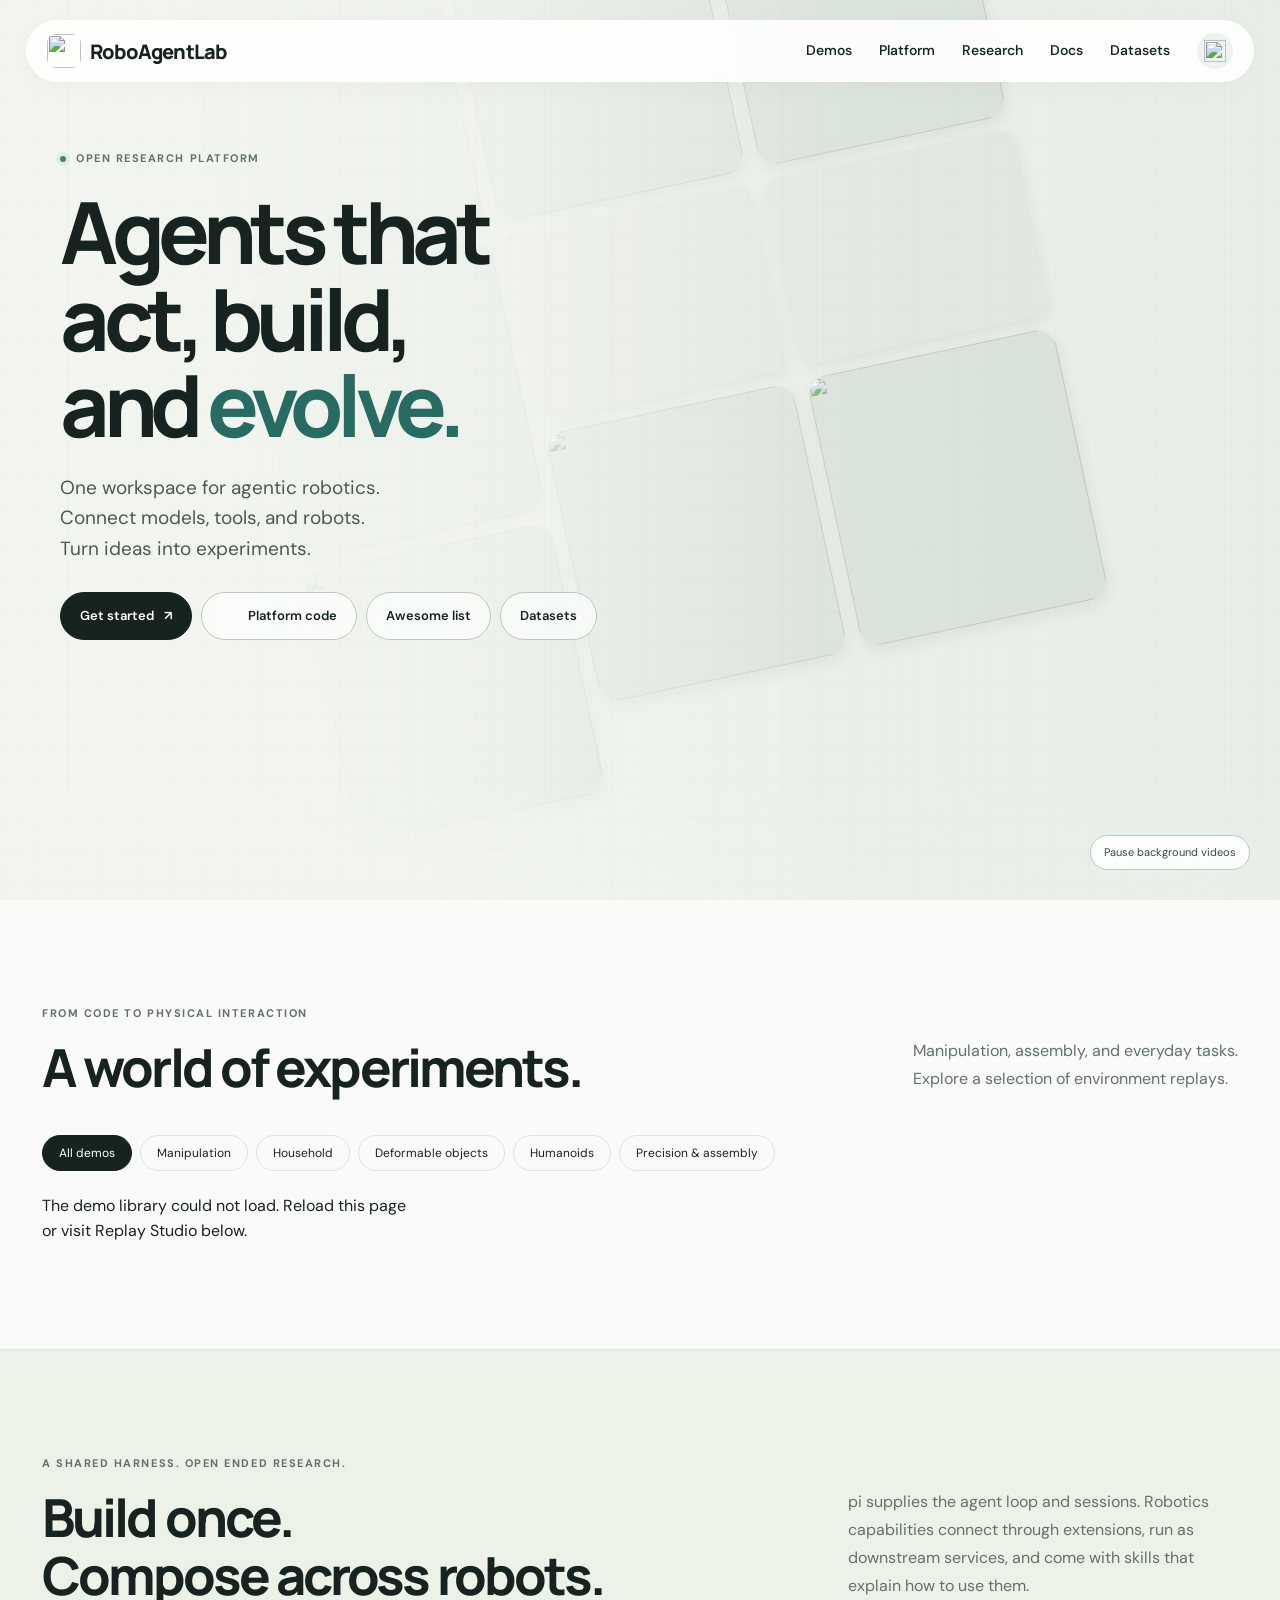
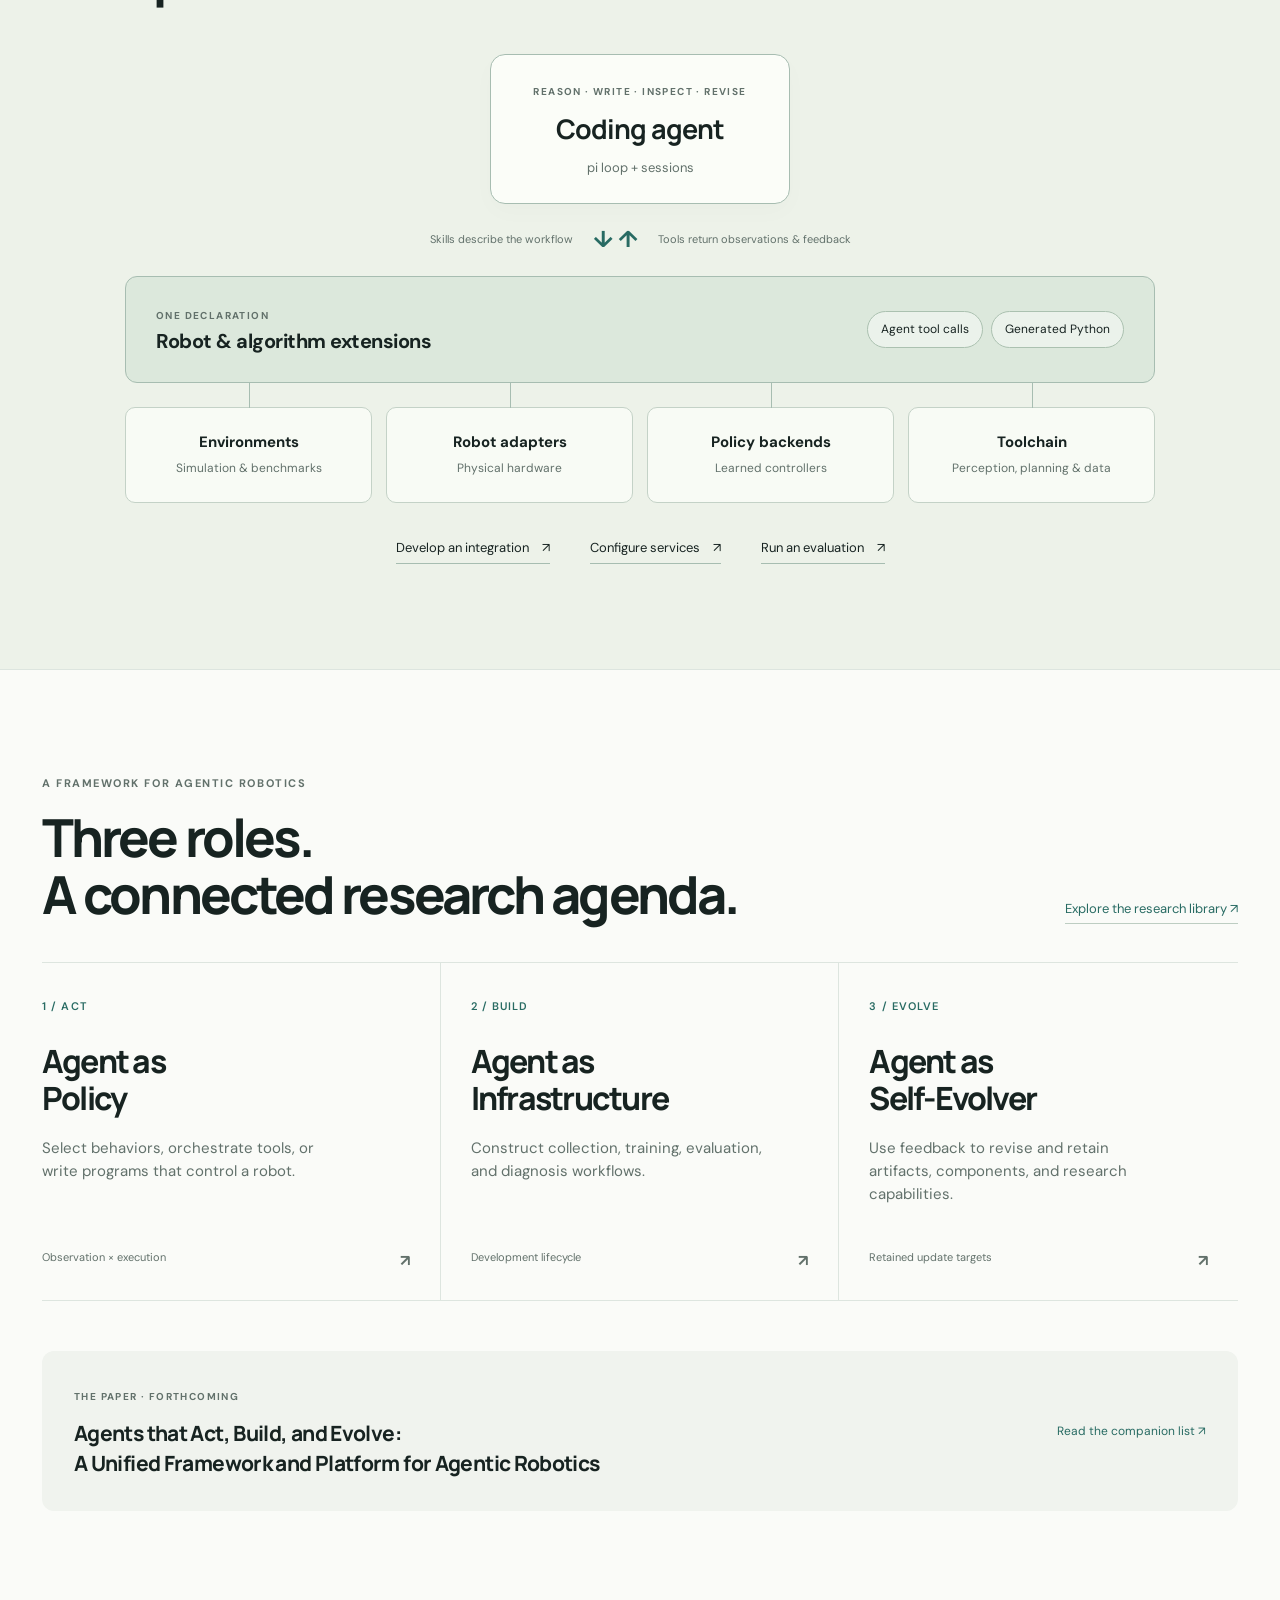
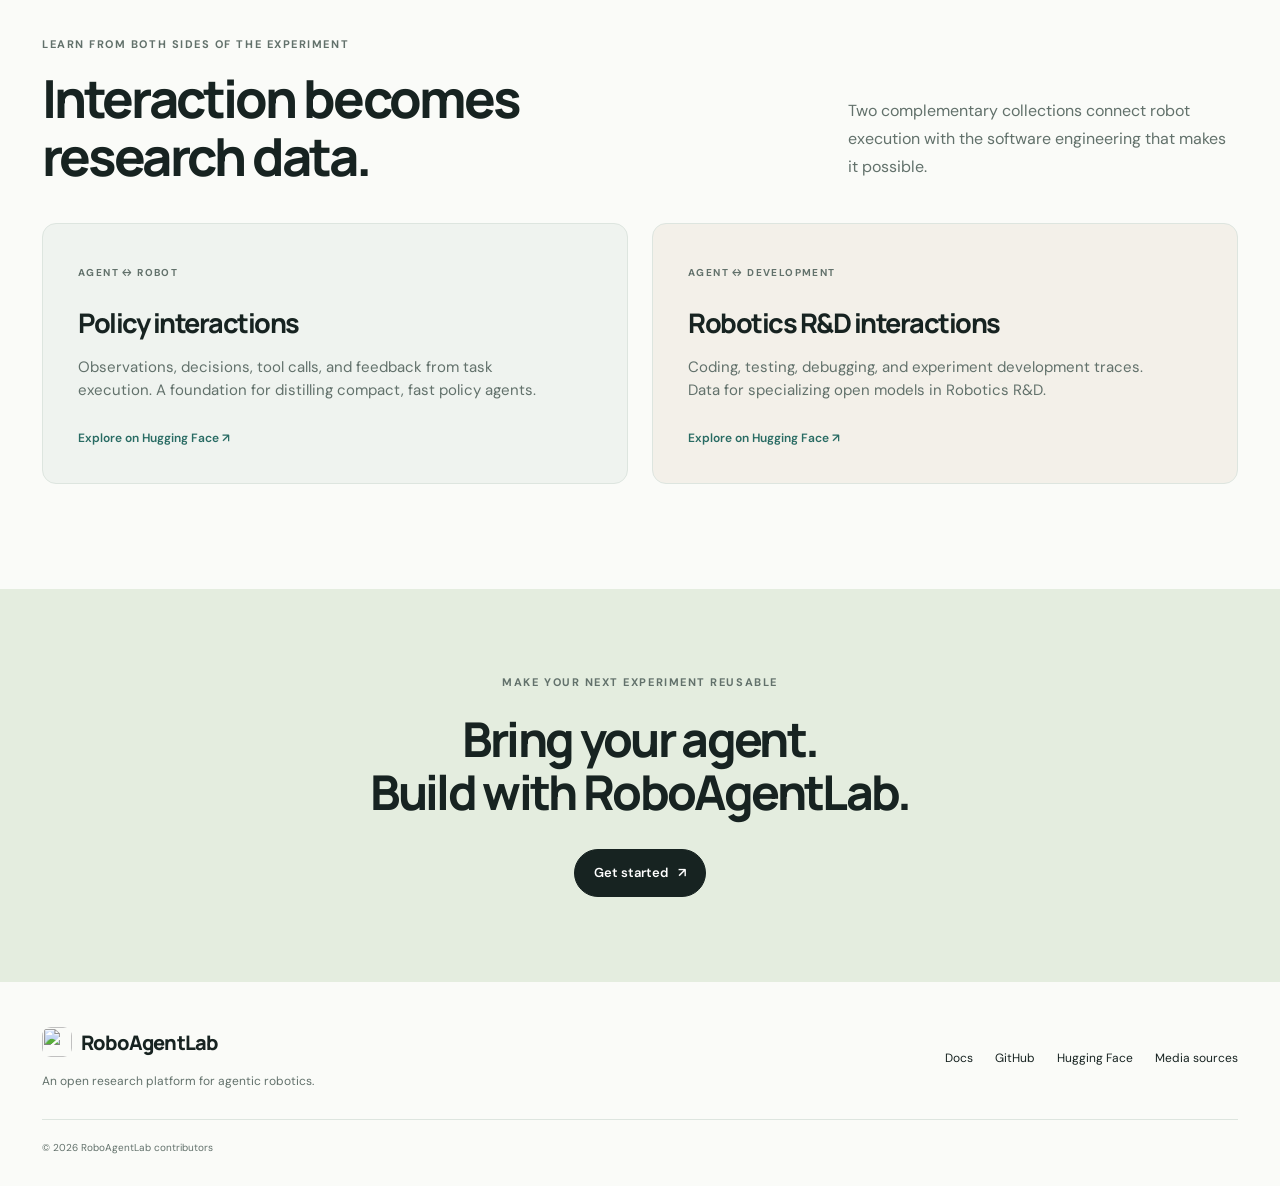
==== commit d2759557: "fix: remove replay source banner from homepage" ====
--- a/web/index.html
+++ b/web/index.html
@@ -65,7 +65,6 @@
     </div>
     <div class="demo-grid" id="demo-grid"></div>
     <button class="load-more" id="more-demos" hidden>Show all demos</button>
-    <p class="source-note">Environment replays from <a href="https://pearl-self-improving-agents.linslabnus.chatgpt.site/demos">Alchedata × PEARL Replay Studio ↗</a></p>
   </section>
 
   <section class="platform-section" id="platform">
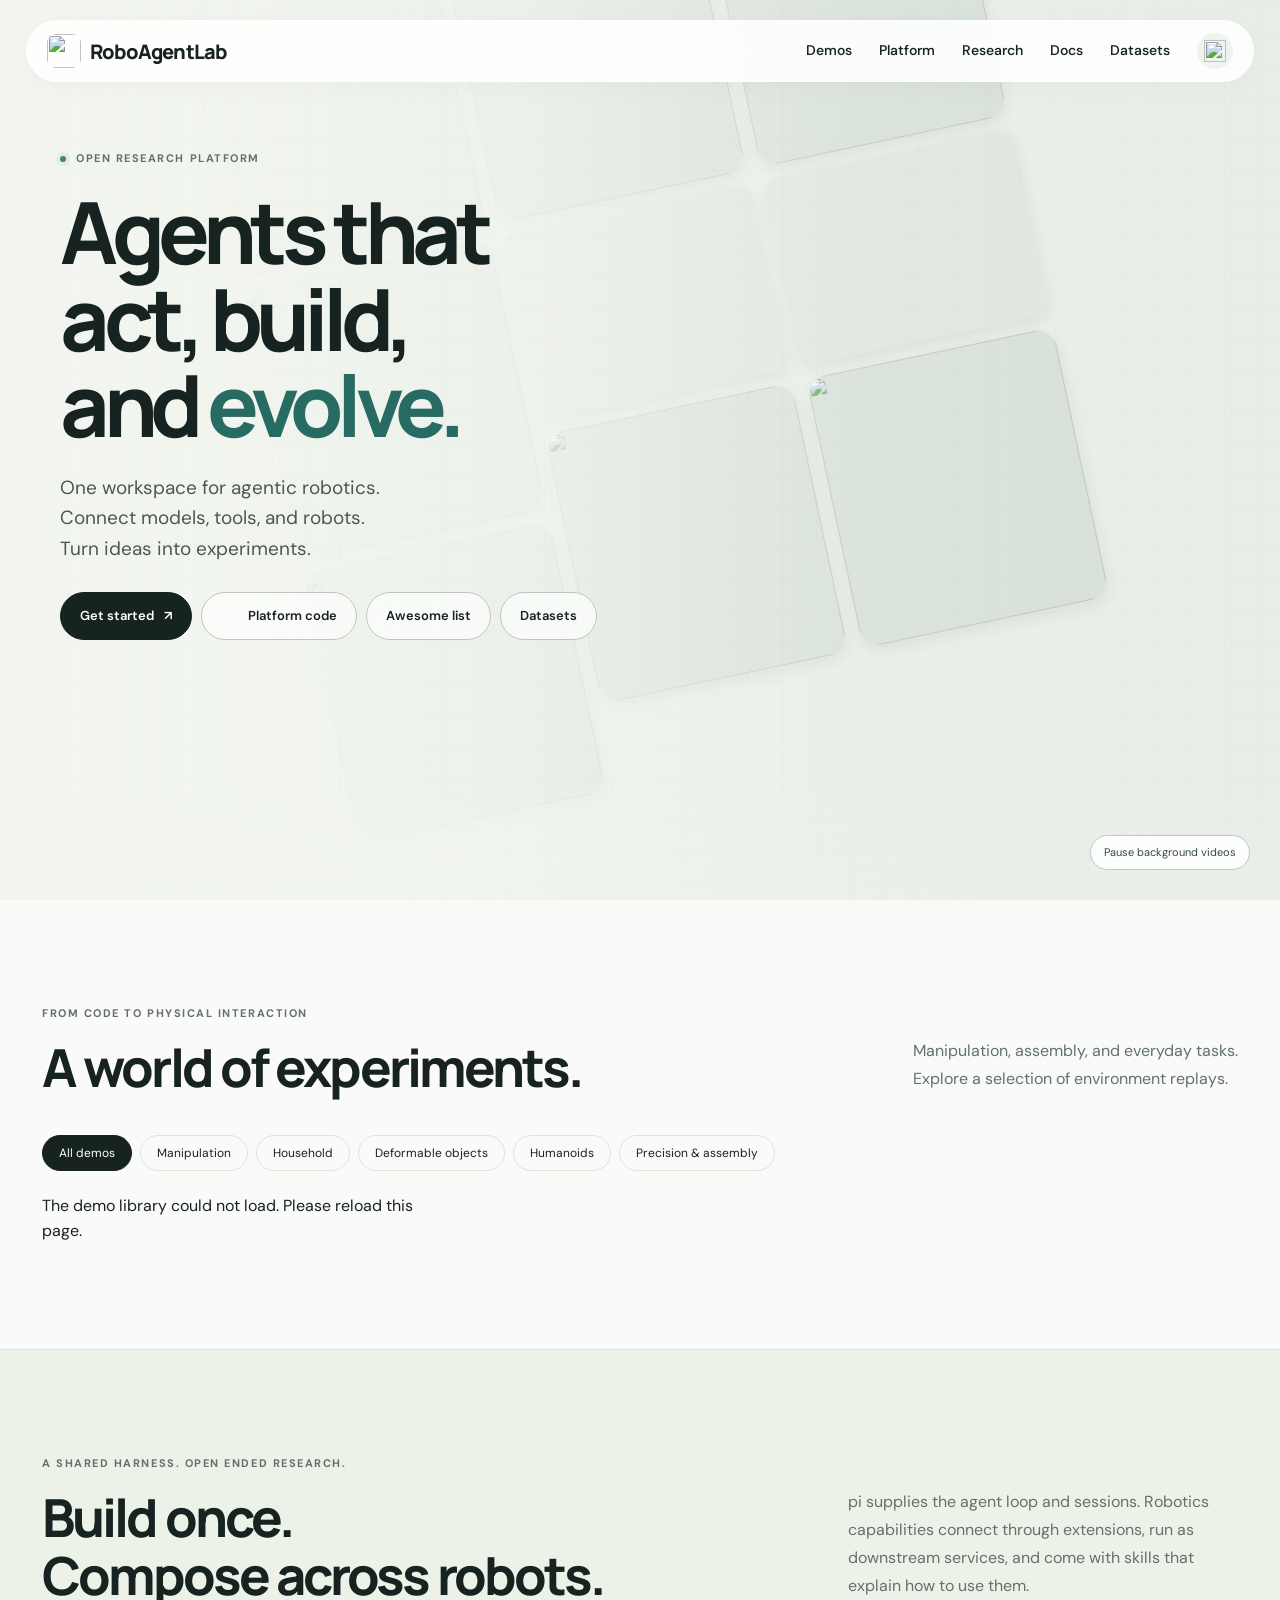
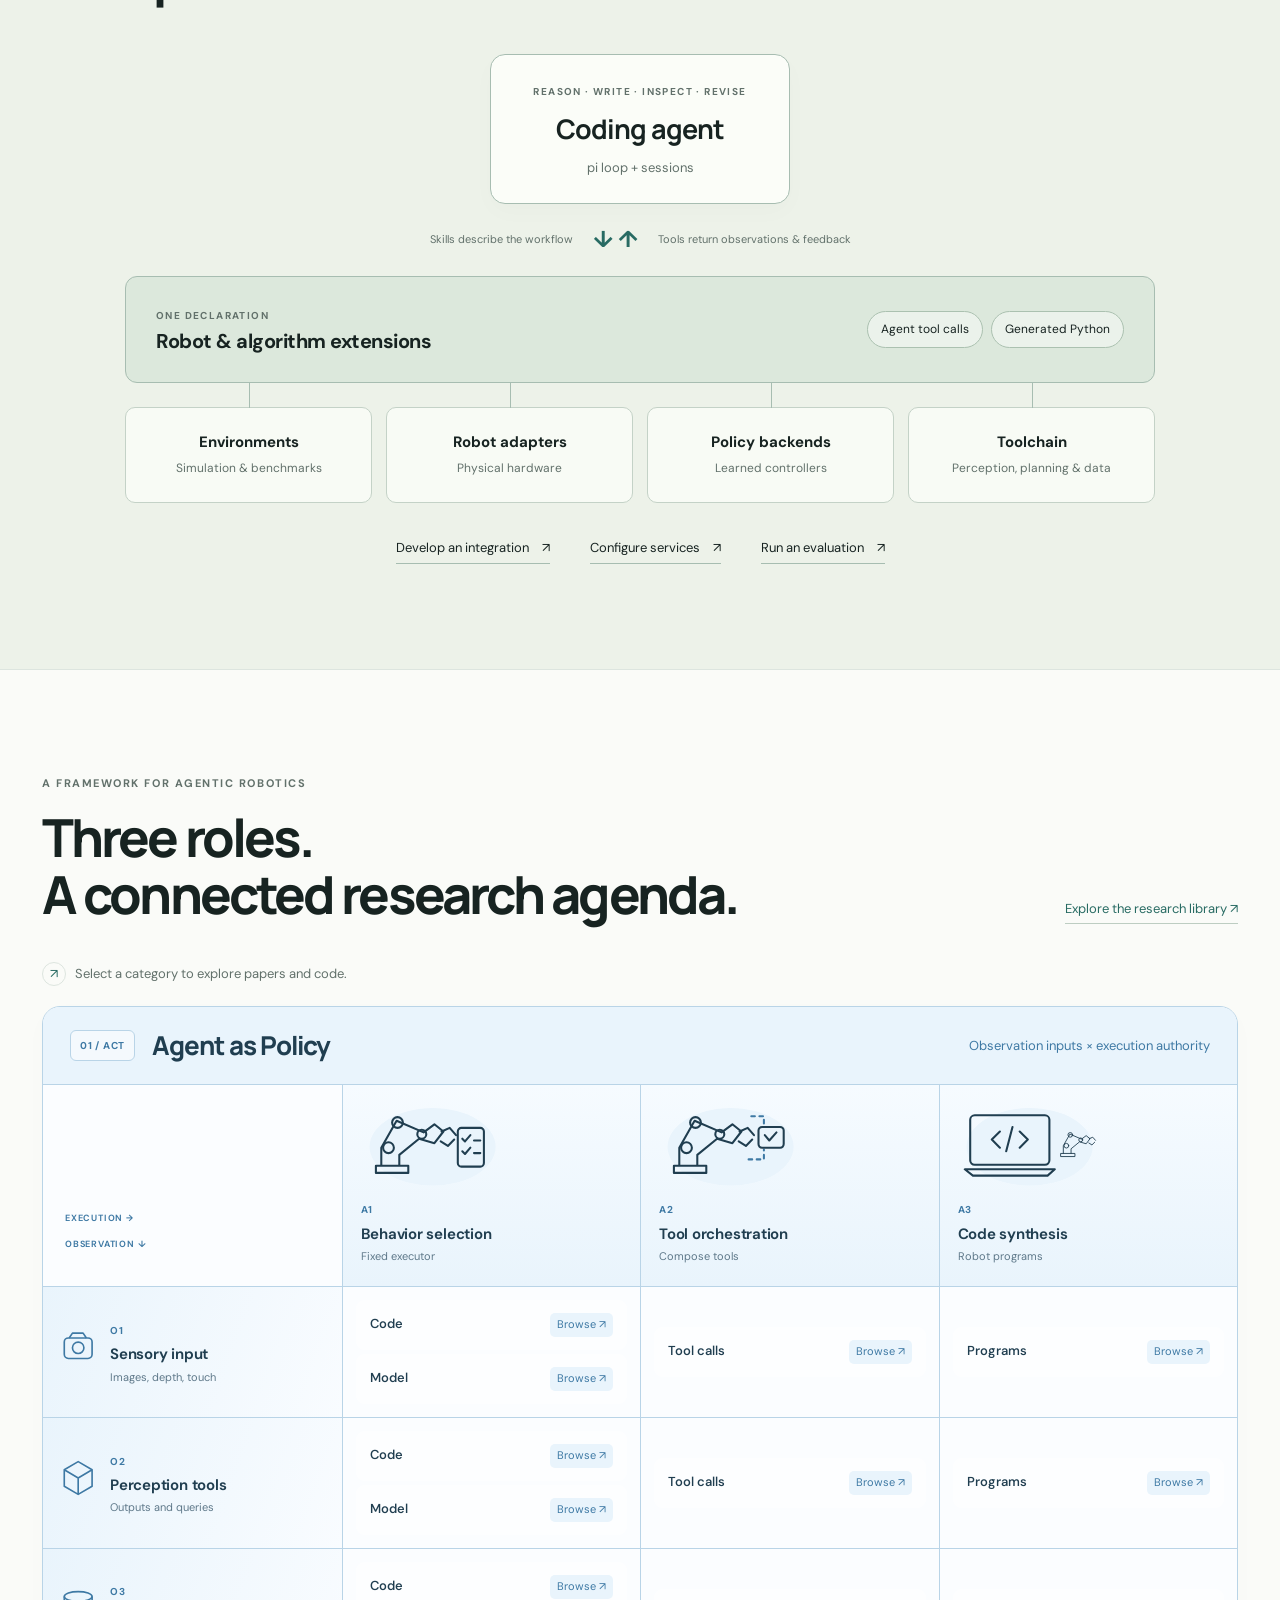
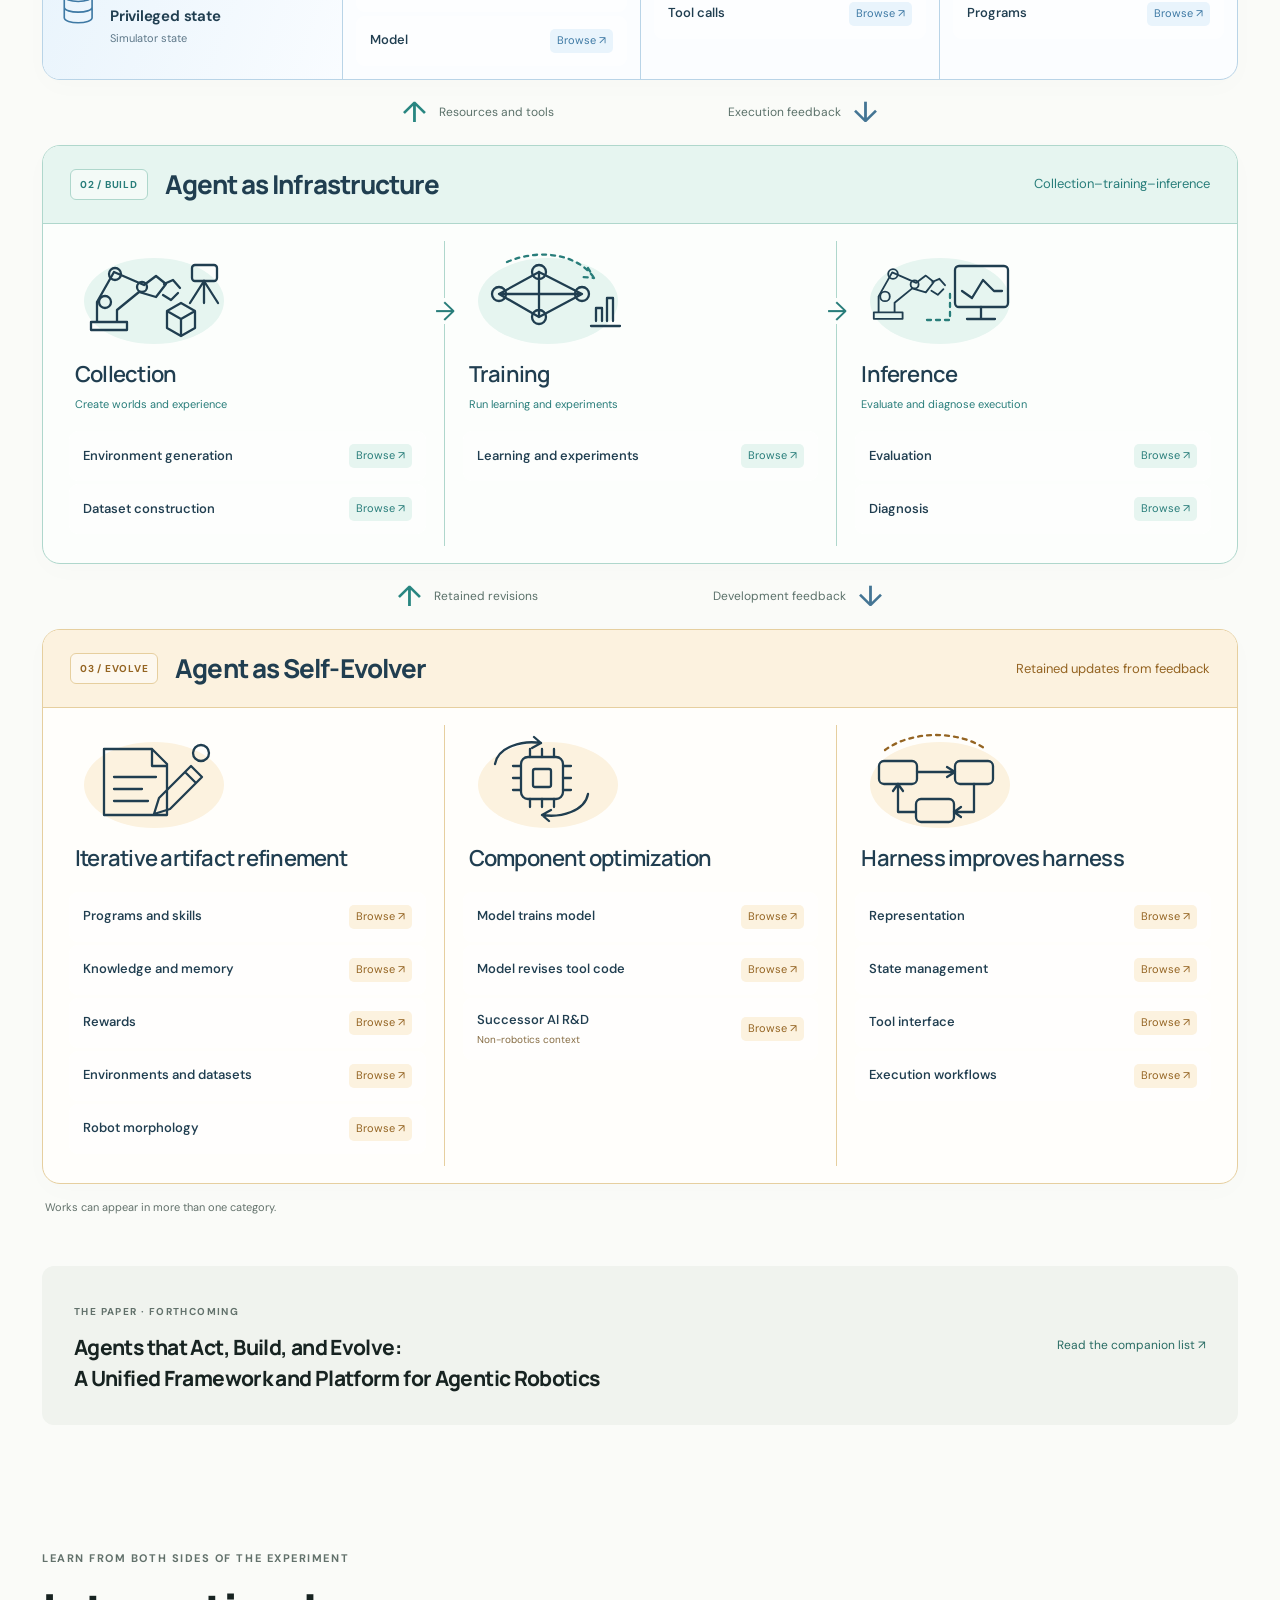
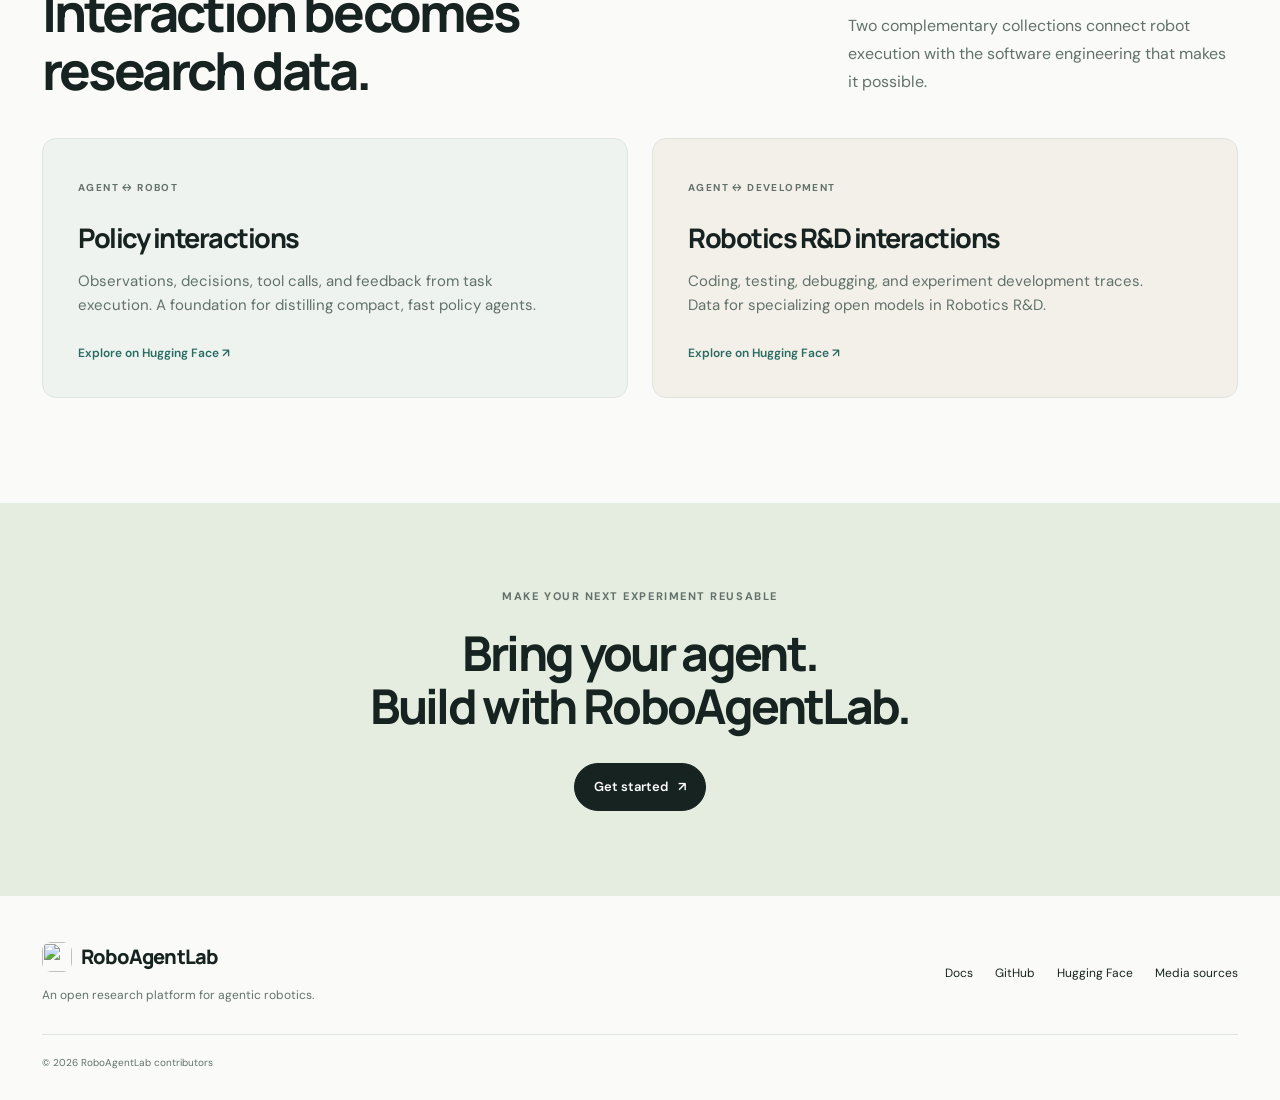
==== commit eb753c24: "feat: make the research taxonomy interactive and simplify demos" ====
--- a/web/index.html
+++ b/web/index.html
@@ -11,6 +11,8 @@
   <link rel="icon" href="assets/logo.png">
   <link rel="stylesheet" href="site.css">
   <script src="site.js" defer></script>
+  <link rel="stylesheet" href="taxonomy.css">
+  <script src="taxonomy.js" defer></script>
 </head>
 <body>
 <a class="skip-link" href="#main">Skip to content</a>
@@ -82,11 +84,415 @@
 
   <section class="section" id="research">
     <div class="section-top"><div><p class="eyebrow">A FRAMEWORK FOR AGENTIC ROBOTICS</p><h2>Three roles.<br>A connected research agenda.</h2></div><a class="text-link" href="library.html">Explore the research library ↗</a></div>
-    <div class="roles">
-      <a class="role" href="library.html?role=policy"><span class="role-num">1 / ACT</span><h3>Agent as<br>Policy</h3><p>Select behaviors, orchestrate tools, or write programs that control a robot.</p><span class="role-bottom">Observation × execution <b>↗</b></span></a>
-      <a class="role" href="library.html?role=infrastructure"><span class="role-num">2 / BUILD</span><h3>Agent as<br>Infrastructure</h3><p>Construct collection, training, evaluation, and diagnosis workflows.</p><span class="role-bottom">Development lifecycle <b>↗</b></span></a>
-      <a class="role" href="library.html?role=evolver"><span class="role-num">3 / EVOLVE</span><h3>Agent as<br>Self-Evolver</h3><p>Use feedback to revise and retain artifacts, components, and research capabilities.</p><span class="role-bottom">Retained update targets <b>↗</b></span></a>
-    </div>
+<div class="taxonomy" aria-label="Interactive taxonomy of agentic robotics">
+<p class="tx-instruction">
+<span aria-hidden="true">↗</span> Select a category to explore papers and code.</p>
+<section class="tx-layer tx-policy" aria-labelledby="tx-policy-title">
+<header class="tx-layer-heading">
+<div>
+<span class="tx-role-tag">01 / ACT</span>
+<h3>
+<span id="tx-policy-title">Agent as Policy</span>
+</h3>
+</div>
+<p>Observation inputs × execution authority</p>
+</header>
+<div class="tx-matrix-scroll" tabindex="0" role="region" aria-label="Policy matrix; scroll horizontally on small screens">
+<table class="tx-matrix">
+<caption class="sr-only">Policy research by observation input and execution authority</caption>
+<thead>
+<tr>
+<td class="tx-corner">
+<span>EXECUTION →</span>
+<span>OBSERVATION ↓</span>
+</td>
+<th scope="col">
+<svg class="tx-art" viewBox="0 0 160 100" aria-hidden="true">
+<ellipse class="tx-art-halo" cx="79" cy="52" rx="70" ry="43"/>
+<g fill="none" stroke="currentColor" stroke-width="2.3" stroke-linecap="round" stroke-linejoin="round">
+<path d="M16 73h36v8H16zM22 73V53l17-30 30 13 12-9 10 8-10 13-17-5-22 18v12"/>
+<circle cx="30" cy="53" r="6"/>
+<circle cx="40" cy="25" r="6"/>
+<circle cx="67" cy="38" r="5"/>
+<path d="m89 35 9-4 7 8m-17 7 8 5 7-7"/>
+<rect x="107" y="31" width="29" height="43" rx="4"/>
+<path d="m112 43 3 3 6-7m-9 18 3 3 6-7m4-8h7m-7 14h7"/>
+</g>
+</svg>
+<span class="tx-axis-id">A1</span>
+<strong>Behavior selection</strong>
+<small>Fixed executor</small>
+</th>
+<th scope="col">
+<svg class="tx-art" viewBox="0 0 160 100" aria-hidden="true">
+<ellipse class="tx-art-halo" cx="79" cy="52" rx="70" ry="43"/>
+<g fill="none" stroke="currentColor" stroke-width="2.3" stroke-linecap="round" stroke-linejoin="round">
+<path d="M16 73h36v8H16zM22 73V53l17-30 30 13 12-9 10 8-10 13-17-5-22 18v12"/>
+<circle cx="30" cy="53" r="6"/>
+<circle cx="40" cy="25" r="6"/>
+<circle cx="67" cy="38" r="5"/>
+<path d="m89 35 9-4 7 8m-17 7 8 5 7-7"/>
+<path class="tx-dash" d="M102 18h14v10M99 66h17V55"/>
+<rect x="110" y="30" width="28" height="23" rx="4"/>
+<path d="m117 39 5 6 8-9"/>
+</g>
+</svg>
+<span class="tx-axis-id">A2</span>
+<strong>Tool orchestration</strong>
+<small>Compose tools</small>
+</th>
+<th scope="col">
+<svg class="tx-art" viewBox="0 0 160 100" aria-hidden="true">
+<ellipse class="tx-art-halo" cx="79" cy="52" rx="70" ry="43"/>
+<g fill="none" stroke="currentColor" stroke-width="2.3" stroke-linecap="round" stroke-linejoin="round">
+<rect x="13" y="17" width="88" height="55" rx="5"/>
+<path d="M7 77h100l-8 7H16zM46 35l-9 9 9 9m22-18 9 9-9 9m-8-23-7 27"/>
+<g transform="translate(107 28) scale(.43)">
+<path d="M16 73h36v8H16zM22 73V53l17-30 30 13 12-9 10 8-10 13-17-5-22 18v12"/>
+<circle cx="30" cy="53" r="6"/>
+<circle cx="40" cy="25" r="6"/>
+<circle cx="67" cy="38" r="5"/>
+<path d="m89 35 9-4 7 8m-17 7 8 5 7-7"/>
+</g>
+</g>
+</svg>
+<span class="tx-axis-id">A3</span>
+<strong>Code synthesis</strong>
+<small>Robot programs</small>
+</th>
+</tr>
+</thead>
+<tbody>
+<tr>
+<th scope="row">
+<svg class="tx-input-icon" viewBox="0 0 44 48" fill="none" stroke="currentColor" stroke-width="2" stroke-linejoin="round" aria-hidden="true">
+<rect x="4" y="13" width="34" height="25" rx="5"/>
+<path d="m10 13 4-6h13l4 6"/>
+<circle cx="21" cy="25" r="7"/>
+</svg>
+<div>
+<span class="tx-axis-id">O1</span>
+<strong>Sensory input</strong>
+<small>Images, depth, touch</small>
+</div>
+</th>
+<td class="tx-executors">
+<a class="tx-pick" href="library.html?category=O1+%2F+A1+Code" data-category="O1 / A1 Code">
+<span>Code</span>
+<span class="tx-count">Browse ↗</span>
+</a>
+<a class="tx-pick" href="library.html?category=O1+%2F+A1+Model" data-category="O1 / A1 Model">
+<span>Model</span>
+<span class="tx-count">Browse ↗</span>
+</a>
+</td>
+<td>
+<a class="tx-pick" href="library.html?category=O1+%2F+A2" data-category="O1 / A2">
+<span>Tool calls</span>
+<span class="tx-count">Browse ↗</span>
+</a>
+</td>
+<td>
+<a class="tx-pick" href="library.html?category=O1+%2F+A3" data-category="O1 / A3">
+<span>Programs</span>
+<span class="tx-count">Browse ↗</span>
+</a>
+</td>
+</tr>
+<tr>
+<th scope="row">
+<svg class="tx-input-icon" viewBox="0 0 44 48" fill="none" stroke="currentColor" stroke-width="2" stroke-linejoin="round" aria-hidden="true">
+<path d="m21 4 17 10v20L21 44 4 34V14zM4 14l17 10 17-10M21 24v20"/>
+</svg>
+<div>
+<span class="tx-axis-id">O2</span>
+<strong>Perception tools</strong>
+<small>Outputs and queries</small>
+</div>
+</th>
+<td class="tx-executors">
+<a class="tx-pick" href="library.html?category=O2+%2F+A1+Code" data-category="O2 / A1 Code">
+<span>Code</span>
+<span class="tx-count">Browse ↗</span>
+</a>
+<a class="tx-pick" href="library.html?category=O2+%2F+A1+Model" data-category="O2 / A1 Model">
+<span>Model</span>
+<span class="tx-count">Browse ↗</span>
+</a>
+</td>
+<td>
+<a class="tx-pick" href="library.html?category=O2+%2F+A2" data-category="O2 / A2">
+<span>Tool calls</span>
+<span class="tx-count">Browse ↗</span>
+</a>
+</td>
+<td>
+<a class="tx-pick" href="library.html?category=O2+%2F+A3" data-category="O2 / A3">
+<span>Programs</span>
+<span class="tx-count">Browse ↗</span>
+</a>
+</td>
+</tr>
+<tr>
+<th scope="row">
+<svg class="tx-input-icon" viewBox="0 0 44 48" fill="none" stroke="currentColor" stroke-width="2" stroke-linejoin="round" aria-hidden="true">
+<ellipse cx="21" cy="10" rx="17" ry="6"/>
+<path d="M4 10v26c0 8 34 8 34 0V10M4 23c0 8 34 8 34 0"/>
+</svg>
+<div>
+<span class="tx-axis-id">O3</span>
+<strong>Privileged state</strong>
+<small>Simulator state</small>
+</div>
+</th>
+<td class="tx-executors">
+<a class="tx-pick" href="library.html?category=O3+%2F+A1+Code" data-category="O3 / A1 Code">
+<span>Code</span>
+<span class="tx-count">Browse ↗</span>
+</a>
+<a class="tx-pick" href="library.html?category=O3+%2F+A1+Model" data-category="O3 / A1 Model">
+<span>Model</span>
+<span class="tx-count">Browse ↗</span>
+</a>
+</td>
+<td>
+<a class="tx-pick" href="library.html?category=O3+%2F+A2" data-category="O3 / A2">
+<span>Tool calls</span>
+<span class="tx-count">Browse ↗</span>
+</a>
+</td>
+<td>
+<a class="tx-pick" href="library.html?category=O3+%2F+A3" data-category="O3 / A3">
+<span>Programs</span>
+<span class="tx-count">Browse ↗</span>
+</a>
+</td>
+</tr>
+</tbody>
+</table>
+</div>
+</section>
+<div class="tx-bridge" aria-label="Feedback between roles">
+<span>
+<b class="tx-up" aria-hidden="true">↑</b>Resources and tools</span>
+<span>Execution feedback<b class="tx-down" aria-hidden="true">↓</b>
+</span>
+</div>
+<section class="tx-layer tx-infra" aria-labelledby="tx-infra-title">
+<header class="tx-layer-heading">
+<div>
+<span class="tx-role-tag">02 / BUILD</span>
+<h3>
+<span id="tx-infra-title">Agent as Infrastructure</span>
+</h3>
+</div>
+<p>Collection–training–inference</p>
+</header>
+<div class="tx-columns tx-lifecycle">
+<article class="tx-column">
+<div class="tx-column-head">
+<svg class="tx-art" viewBox="0 0 160 100" aria-hidden="true">
+<ellipse class="tx-art-halo" cx="79" cy="52" rx="70" ry="43"/>
+<g fill="none" stroke="currentColor" stroke-width="2.3" stroke-linecap="round" stroke-linejoin="round">
+<path d="M16 73h36v8H16zM22 73V53l17-30 30 13 12-9 10 8-10 13-17-5-22 18v12"/>
+<circle cx="30" cy="53" r="6"/>
+<circle cx="40" cy="25" r="6"/>
+<circle cx="67" cy="38" r="5"/>
+<path d="m89 35 9-4 7 8m-17 7 8 5 7-7"/>
+<path d="m92 62 14-8 14 8v17l-14 8-14-8zM92 62l14 8 14-8m-14 8v17"/>
+<rect x="117" y="16" width="25" height="16" rx="3"/>
+<path d="m129 32-14 22m14-22 14 22m-14-22v22"/>
+</g>
+</svg>
+<h4>Collection</h4>
+<p>Create worlds and experience</p>
+</div>
+<div class="tx-options">
+<a class="tx-pick" href="library.html?category=Infrastructure+%2F+Environment+Generation" data-category="Infrastructure / Environment Generation">
+<span>Environment generation</span>
+<span class="tx-count">Browse ↗</span>
+</a>
+<a class="tx-pick" href="library.html?category=Infrastructure+%2F+Dataset+Construction" data-category="Infrastructure / Dataset Construction">
+<span>Dataset construction</span>
+<span class="tx-count">Browse ↗</span>
+</a>
+</div>
+</article>
+<article class="tx-column">
+<div class="tx-column-head">
+<svg class="tx-art" viewBox="0 0 160 100" aria-hidden="true">
+<ellipse class="tx-art-halo" cx="79" cy="52" rx="70" ry="43"/>
+<g fill="none" stroke="currentColor" stroke-width="2.3" stroke-linecap="round" stroke-linejoin="round">
+<path d="m30 45 40-22 43 22-43 23zM30 45h83M70 23v45"/>
+<circle cx="30" cy="45" r="7"/>
+<circle cx="70" cy="23" r="7"/>
+<circle cx="70" cy="68" r="7"/>
+<circle cx="113" cy="45" r="7"/>
+<path d="M122 77h29m-24-5V59h6v13m5 0V49h6v23"/>
+<path class="tx-dash" d="M38 13c35-15 73-6 87 16m-6-10 6 10-11-1"/>
+</g>
+</svg>
+<h4>Training</h4>
+<p>Run learning and experiments</p>
+</div>
+<div class="tx-options">
+<a class="tx-pick" href="library.html?category=Infrastructure+%2F+Training" data-category="Infrastructure / Training">
+<span>Learning and experiments</span>
+<span class="tx-count">Browse ↗</span>
+</a>
+</div>
+</article>
+<article class="tx-column">
+<div class="tx-column-head">
+<svg class="tx-art" viewBox="0 0 160 100" aria-hidden="true">
+<ellipse class="tx-art-halo" cx="79" cy="52" rx="70" ry="43"/>
+<g fill="none" stroke="currentColor" stroke-width="2.3" stroke-linecap="round" stroke-linejoin="round">
+<g transform="translate(0 5) scale(.8)">
+<path d="M16 73h36v8H16zM22 73V53l17-30 30 13 12-9 10 8-10 13-17-5-22 18v12"/>
+<circle cx="30" cy="53" r="6"/>
+<circle cx="40" cy="25" r="6"/>
+<circle cx="67" cy="38" r="5"/>
+<path d="m89 35 9-4 7 8m-17 7 8 5 7-7"/>
+</g>
+<rect x="94" y="17" width="53" height="41" rx="4"/>
+<path d="M120 58v12m-14 0h28m-33-28 10 7 11-18 11 11h8"/>
+<path class="tx-dash" d="M66 71h23V42"/>
+</g>
+</svg>
+<h4>Inference</h4>
+<p>Evaluate and diagnose execution</p>
+</div>
+<div class="tx-options">
+<a class="tx-pick" href="library.html?category=Infrastructure+%2F+Evaluation" data-category="Infrastructure / Evaluation">
+<span>Evaluation</span>
+<span class="tx-count">Browse ↗</span>
+</a>
+<a class="tx-pick" href="library.html?category=Infrastructure+%2F+Diagnosis" data-category="Infrastructure / Diagnosis">
+<span>Diagnosis</span>
+<span class="tx-count">Browse ↗</span>
+</a>
+</div>
+</article>
+</div>
+</section>
+<div class="tx-bridge" aria-label="Feedback between roles">
+<span>
+<b class="tx-up" aria-hidden="true">↑</b>Retained revisions</span>
+<span>Development feedback<b class="tx-down" aria-hidden="true">↓</b>
+</span>
+</div>
+<section class="tx-layer tx-evolve" aria-labelledby="tx-evolve-title">
+<header class="tx-layer-heading">
+<div>
+<span class="tx-role-tag">03 / EVOLVE</span>
+<h3>
+<span id="tx-evolve-title">Agent as Self-Evolver</span>
+</h3>
+</div>
+<p>Retained updates from feedback</p>
+</header>
+<div class="tx-columns">
+<article class="tx-column">
+<div class="tx-column-head">
+<svg class="tx-art" viewBox="0 0 160 100" aria-hidden="true">
+<ellipse class="tx-art-halo" cx="79" cy="52" rx="70" ry="43"/>
+<g fill="none" stroke="currentColor" stroke-width="2.3" stroke-linecap="round" stroke-linejoin="round">
+<path d="M29 16h48l15 15v51H29zM77 16v17h15M39 44h42m-42 12h28m-28 12h34"/>
+<path d="m84 65 32-32 11 11-32 32-16 5zM110 39l11 11"/>
+<circle cx="126" cy="20" r="8"/>
+</g>
+</svg>
+<h4>Iterative artifact refinement</h4>
+</div>
+<div class="tx-options">
+<a class="tx-pick" href="library.html?category=Self-Evolver+%2F+Programs+and+Skills" data-category="Self-Evolver / Programs and Skills">
+<span>Programs and skills</span>
+<span class="tx-count">Browse ↗</span>
+</a>
+<a class="tx-pick" href="library.html?category=Self-Evolver+%2F+Knowledge+and+Memory" data-category="Self-Evolver / Knowledge and Memory">
+<span>Knowledge and memory</span>
+<span class="tx-count">Browse ↗</span>
+</a>
+<a class="tx-pick" href="library.html?category=Self-Evolver+%2F+Rewards" data-category="Self-Evolver / Rewards">
+<span>Rewards</span>
+<span class="tx-count">Browse ↗</span>
+</a>
+<a class="tx-pick" href="library.html?category=Self-Evolver+%2F+Environments+and+Datasets" data-category="Self-Evolver / Environments and Datasets">
+<span>Environments and datasets</span>
+<span class="tx-count">Browse ↗</span>
+</a>
+<a class="tx-pick" href="library.html?category=Self-Evolver+%2F+Robot+morphology" data-category="Self-Evolver / Robot morphology">
+<span>Robot morphology</span>
+<span class="tx-count">Browse ↗</span>
+</a>
+</div>
+</article>
+<article class="tx-column">
+<div class="tx-column-head">
+<svg class="tx-art" viewBox="0 0 160 100" aria-hidden="true">
+<ellipse class="tx-art-halo" cx="79" cy="52" rx="70" ry="43"/>
+<g fill="none" stroke="currentColor" stroke-width="2.3" stroke-linecap="round" stroke-linejoin="round">
+<rect x="52" y="24" width="42" height="42" rx="7"/>
+<rect x="64" y="36" width="18" height="18" rx="2"/>
+<path d="M61 16v8m12-8v8m12-8v8M61 66v8m12-8v8m12-8v8M44 33h8m-8 12h8m-8 12h8m42-24h8m-8 12h8m-8 12h8"/>
+<path d="M26 31c3-17 27-24 46-21m-7-6 7 6-9 5M119 61c-3 17-27 24-46 21m7 6-7-6 9-5"/>
+</g>
+</svg>
+<h4>Component optimization</h4>
+</div>
+<div class="tx-options">
+<a class="tx-pick" href="library.html?category=Self-Evolver+%2F+Model" data-category="Self-Evolver / Model">
+<span>Model trains model</span>
+<span class="tx-count">Browse ↗</span>
+</a>
+<a class="tx-pick" href="library.html?category=Self-Evolver+%2F+Code" data-category="Self-Evolver / Code">
+<span>Model revises tool code</span>
+<span class="tx-count">Browse ↗</span>
+</a>
+<a class="tx-pick" href="library.html?category=Self-Evolver+%2F+Successor+AI+R%26D" data-category="Self-Evolver / Successor AI R&amp;D">
+<span>Successor AI R&amp;D<small class="tx-context">Non-robotics context</small>
+</span>
+<span class="tx-count">Browse ↗</span>
+</a>
+</div>
+</article>
+<article class="tx-column">
+<div class="tx-column-head">
+<svg class="tx-art" viewBox="0 0 160 100" aria-hidden="true">
+<ellipse class="tx-art-halo" cx="79" cy="52" rx="70" ry="43"/>
+<g fill="none" stroke="currentColor" stroke-width="2.3" stroke-linecap="round" stroke-linejoin="round">
+<rect x="18" y="28" width="38" height="23" rx="5"/>
+<rect x="94" y="28" width="38" height="23" rx="5"/>
+<rect x="55" y="66" width="38" height="23" rx="5"/>
+<path d="M56 39h38m-8-5 8 5-8 5M113 51v28H93m7-5-7 5 7 5M55 79H37V51m-5 7 5-7 5 7"/>
+<path class="tx-dash" d="M24 17C51-3 99-3 126 17"/>
+</g>
+</svg>
+<h4>Harness improves harness</h4>
+</div>
+<div class="tx-options">
+<a class="tx-pick" href="library.html?category=Self-Evolver+%2F+Representation" data-category="Self-Evolver / Representation">
+<span>Representation</span>
+<span class="tx-count">Browse ↗</span>
+</a>
+<a class="tx-pick" href="library.html?category=Self-Evolver+%2F+State+Management" data-category="Self-Evolver / State Management">
+<span>State management</span>
+<span class="tx-count">Browse ↗</span>
+</a>
+<a class="tx-pick" href="library.html?category=Self-Evolver+%2F+Tool+Interface" data-category="Self-Evolver / Tool Interface">
+<span>Tool interface</span>
+<span class="tx-count">Browse ↗</span>
+</a>
+<a class="tx-pick" href="library.html?category=Self-Evolver+%2F+Execution+Workflows" data-category="Self-Evolver / Execution Workflows">
+<span>Execution workflows</span>
+<span class="tx-count">Browse ↗</span>
+</a>
+</div>
+</article>
+</div>
+</section>
+<p class="tx-footnote">Works can appear in more than one category.</p>
+</div>
     <article class="paper-strip"><div><span class="tiny-label">THE PAPER · FORTHCOMING</span><h3>Agents that Act, Build, and Evolve:<br>A Unified Framework and Platform for Agentic Robotics</h3></div><a href="https://github.com/RoboAgentLab/awesome-agentic-robotics">Read the companion list ↗</a></article>
   </section>
 
@@ -100,6 +506,11 @@
   <section class="start-section"><div class="closing-wall" aria-hidden="true"></div><div class="start-content"><p class="eyebrow">MAKE YOUR NEXT EXPERIMENT REUSABLE</p><h2>Bring your agent.<br>Build with RoboAgentLab.</h2><a class="button primary" href="docs/quickstart.html">Get started <span>↗</span></a></div></section>
 </main>
 <footer><a class="brand" href="./"><img src="assets/logo.png" alt="" width="30" height="30">RoboAgentLab</a><p>An open research platform for agentic robotics.</p><div><a href="docs/">Docs</a><a href="https://github.com/RoboAgentLab">GitHub</a><a href="https://huggingface.co/RoboAgentLab">Hugging Face</a><a href="credits.html">Media sources</a></div><small>© 2026 RoboAgentLab contributors</small></footer>
-<dialog id="demo-dialog"><div class="dialog-top"><h2 id="demo-title">Environment replay</h2><button aria-label="Close replay" id="close-demo">×</button></div><video id="demo-video" controls playsinline></video><a id="demo-source" href="https://pearl-self-improving-agents.linslabnus.chatgpt.site/demos">View source replay ↗</a></dialog>
+<dialog id="demo-dialog"><div class="dialog-top"><h2 id="demo-title">Environment replay</h2><button aria-label="Close replay" id="close-demo">×</button></div><video id="demo-video" controls playsinline></video></dialog>
+<dialog id="taxonomy-dialog" class="tx-dialog" aria-labelledby="tx-dialog-title">
+  <div class="tx-dialog-top"><div><span id="tx-dialog-role" class="tiny-label"></span><h2 id="tx-dialog-title"></h2></div><button type="button" id="tx-dialog-close" aria-label="Close category">×</button></div>
+  <p id="tx-dialog-description"></p><div class="tx-dialog-toolbar"><span id="tx-dialog-count" aria-live="polite"></span><a id="tx-dialog-library" class="text-link" href="library.html">Open in research library ↗</a></div>
+  <div id="tx-dialog-papers"></div><button type="button" id="tx-dialog-more" class="load-more" hidden>Show more papers</button>
+</dialog>
 </body>
 </html>
--- a/web/taxonomy.css
+++ b/web/taxonomy.css
@@ -0,0 +1,68 @@
+/* The paper's three roles, expressed as a navigable research map. */
+.sr-only{position:absolute;width:1px;height:1px;padding:0;margin:-1px;overflow:hidden;clip:rect(0,0,0,0);white-space:nowrap;border:0}
+.taxonomy{--tx-ink:#203e50;color:var(--tx-ink)}
+.tx-instruction{font-size:13px;margin:0 0 20px;display:flex;gap:9px;align-items:center;color:var(--muted)}
+.tx-instruction>span{display:grid;place-items:center;width:24px;height:24px;border:1px solid var(--line);border-radius:50%;color:var(--green)}
+.tx-layer{--tx-accent:#3e79a4;--tx-tint:#e9f4fc;--tx-line:#b9d4e7;--tx-hover:#d4e9f7;background:#fbfdff;border:1px solid var(--tx-line);border-radius:18px;overflow:hidden;box-shadow:0 7px 28px #203e5004}
+.tx-infra{--tx-accent:#287d7a;--tx-tint:#e6f5f0;--tx-line:#afd7cc;--tx-hover:#ccebe1;background:#fcfefc}
+.tx-evolve{--tx-accent:#946422;--tx-tint:#fcf2df;--tx-line:#e6cf9f;--tx-hover:#f6e5c0;background:#fffefb}
+.tx-layer-heading{display:flex;align-items:center;justify-content:space-between;gap:20px;background:var(--tx-tint);padding:23px 27px;border-bottom:1px solid var(--tx-line)}
+.tx-layer-heading>div{display:flex;align-items:center;gap:17px}
+.tx-layer-heading h3{font-family:var(--heading);font-size:26px;letter-spacing:-.035em;margin:0;line-height:1.2}
+.tx-layer-heading p{margin:0;font-size:13px;color:var(--tx-accent)}
+.tx-role-tag{font-size:10px;font-weight:700;letter-spacing:.075em;padding:7px 9px;border:1px solid var(--tx-line);border-radius:6px;white-space:nowrap;color:var(--tx-accent);background:#ffffff85}
+.tx-matrix-scroll{overflow-x:auto;outline-offset:-4px}
+.tx-matrix{table-layout:fixed;width:100%;border-spacing:0;border-collapse:separate;min-width:690px;font-size:14px}
+.tx-matrix th{font-weight:500;text-align:left}
+.tx-matrix thead th{padding:15px 18px 21px;width:25%;vertical-align:bottom;border-left:1px solid var(--tx-line);background:linear-gradient(180deg,#f6fbff,var(--tx-tint))}
+.tx-matrix .tx-corner{padding:22px;vertical-align:bottom;color:var(--tx-accent)}
+.tx-corner span{display:block;font-size:9px;font-weight:650;letter-spacing:.09em;margin:12px 0}
+.tx-matrix strong{display:block;font-size:15px;line-height:1.35;font-weight:650;letter-spacing:-.015em;margin:4px 0}
+.tx-matrix small{display:block;color:#5e7889;font-size:11px;line-height:1.5;font-weight:400}
+.tx-axis-id{font-size:10px;color:var(--tx-accent);font-weight:700;letter-spacing:.06em}
+.tx-art{display:block;width:145px;height:90px;color:var(--tx-ink);margin-bottom:8px;overflow:visible}
+.tx-art-halo{fill:var(--tx-tint)}
+.tx-dash{stroke:var(--tx-accent);stroke-dasharray:4 5}
+.tx-matrix tbody th{padding:22px 18px;border-top:1px solid var(--tx-line);background:linear-gradient(110deg,var(--tx-tint),#f9fcff)}
+.tx-input-icon{width:36px;height:40px;float:left;margin:8px 13px 8px 0;color:var(--tx-accent)}
+.tx-matrix tbody td{padding:13px;border-top:1px solid var(--tx-line);border-left:1px solid var(--tx-line);vertical-align:middle;transition:background .16s}
+.tx-matrix tbody td:focus-within,.tx-matrix tbody td:hover{background:var(--tx-tint)}
+.tx-pick{display:flex;align-items:center;justify-content:space-between;gap:10px;padding:12px 13px;min-height:44px;border:1px solid transparent;border-radius:9px;background:#ffffff9c;color:var(--tx-ink);font-size:13px;line-height:1.45;transition:background .16s,border-color .16s,transform .16s}
+.tx-pick:hover,.tx-pick:focus-visible{background:var(--tx-hover);border-color:var(--tx-line);transform:translateY(-1px);outline:2px solid transparent}
+.tx-pick:focus-visible{outline-color:var(--tx-accent);outline-offset:2px}
+.tx-pick[aria-expanded=true]{border-color:var(--tx-accent);background:var(--tx-hover)}
+.tx-pick>span:first-child{font-weight:550}
+.tx-count{font-size:11px;white-space:nowrap;color:var(--tx-accent);font-variant-numeric:tabular-nums;background:var(--tx-tint);padding:4px 7px;border-radius:5px}
+.tx-executors .tx-pick+.tx-pick{margin-top:4px}
+.tx-bridge{display:flex;justify-content:center;gap:15%;padding:18px 15px;font-size:12px;color:#5b716a}
+.tx-bridge span{display:flex;align-items:center;gap:12px}
+.tx-bridge b{font-size:29px;line-height:1;font-weight:500}
+.tx-up{color:#288681}.tx-down{color:#447594}
+.tx-columns{display:grid;grid-template-columns:repeat(3,minmax(0,1fr));gap:0;padding:17px 8px}
+.tx-column{padding:4px 18px 12px;position:relative;min-width:0}
+.tx-column+.tx-column{border-left:1px solid var(--tx-line)}
+.tx-column-head{padding:4px 6px 19px}
+.tx-column-head .tx-art{width:160px;height:100px;margin:0 0 12px}
+.tx-column h4{font-family:var(--heading);font-size:22px;font-weight:600;letter-spacing:-.035em;line-height:1.25;margin:0}
+.tx-column-head p{font-size:11px;color:var(--tx-accent);margin:7px 0 0;line-height:1.5}
+.tx-options{display:grid;gap:3px}
+.tx-lifecycle .tx-column:not(:last-child):after{content:'→';position:absolute;right:-15px;top:57px;font-size:26px;line-height:1;background:#fcfefc;color:var(--tx-accent);z-index:1;padding:0 4px}
+.tx-context{display:block;font-size:10px;font-weight:400;color:#856b42;margin-top:3px}
+.tx-footnote{font-size:11px;color:var(--muted);margin:15px 3px 0}
+.tx-dialog{--tx-accent:#3e79a4;--tx-tint:#e9f4fc;width:min(850px,94vw);padding:30px;max-height:85vh;overscroll-behavior:contain}
+.tx-dialog-top{display:flex;justify-content:space-between;gap:20px;align-items:flex-start;margin-bottom:13px}
+.tx-dialog-top h2{font-size:29px;line-height:1.2;margin:9px 0 0;letter-spacing:-.035em}
+.tx-dialog-top button{flex-shrink:0;border:1px solid var(--line);width:36px;height:36px;border-radius:50%;background:white;font-size:24px;line-height:1}
+.tx-dialog-top .tiny-label{color:var(--tx-accent)}
+.tx-dialog>p{font-size:14px;line-height:1.65;margin:0 45px 22px 0}
+.tx-dialog-toolbar{display:flex;align-items:center;justify-content:space-between;gap:15px;padding:15px 0;border-top:1px solid var(--line);font-size:11px}
+.tx-dialog-toolbar a{font-size:11px}
+.tx-paper{padding:18px 0;border-top:1px solid var(--line);display:grid;grid-template-columns:1fr auto;gap:8px 22px}
+.tx-paper h3{font-family:var(--font);font-size:15px;font-weight:550;line-height:1.5;letter-spacing:-.015em;margin:0}
+.tx-paper h3 a:hover{text-decoration:underline;text-underline-offset:3px}
+.tx-paper-meta{grid-column:1;grid-row:1;font-size:10px;color:var(--muted)}
+.tx-paper h3{grid-column:1;grid-row:2}
+.tx-code{grid-column:2;grid-row:1/3;display:flex;gap:6px;align-items:center;font-size:12px;color:var(--tx-accent)}
+.tx-dialog .load-more{margin-bottom:0}
+@media(max-width:1000px){.tx-layer-heading{padding:20px;display:block}.tx-layer-heading p{margin:10px 0 0}.tx-layer-heading h3{font-size:25px}.tx-column{padding-left:12px;padding-right:12px}.tx-pick{padding:10px 8px;font-size:12px}.tx-count{font-size:10px;padding:3px 5px}.tx-column h4{font-size:20px}.tx-matrix strong{font-size:14px}.tx-input-icon{float:none;display:block;width:29px;height:30px;margin:0 0 7px}}
+@media(max-width:720px){.tx-layer{border-radius:13px}.tx-layer-heading{padding:18px}.tx-layer-heading>div{align-items:flex-start;gap:12px}.tx-layer-heading h3{font-size:23px}.tx-role-tag{font-size:8px;padding:6px}.tx-layer-heading p{font-size:11px}.tx-instruction{font-size:11px}.tx-columns{grid-template-columns:1fr;padding:0 17px}.tx-column{padding:19px 0}.tx-column+.tx-column{border-left:0;border-top:1px solid var(--tx-line)}.tx-column-head{display:grid;grid-template-columns:95px 1fr;gap:0 14px;padding:0 0 12px;align-items:center}.tx-column-head .tx-art{width:95px;height:68px;margin:0;grid-row:1/3}.tx-column h4{font-size:22px}.tx-column-head p{grid-column:2;margin:4px 0 0}.tx-options{gap:4px}.tx-pick{font-size:13px;padding:11px}.tx-count{font-size:11px}.tx-lifecycle .tx-column:not(:last-child):after{content:'↓';right:15px;top:auto;bottom:-13px;font-size:22px}.tx-bridge{gap:22px;justify-content:space-between;padding:15px 3px;font-size:10px}.tx-bridge span{gap:6px}.tx-bridge b{font-size:25px}.tx-dialog{padding:22px 18px}.tx-dialog-top h2{font-size:24px}.tx-dialog>p{margin-right:0;font-size:13px}.tx-dialog-toolbar{align-items:flex-start;flex-direction:column;gap:10px}.tx-paper{gap:7px 12px}.tx-paper h3{font-size:14px}.tx-code{font-size:11px}.tx-matrix thead th{padding:12px 14px 18px}.tx-matrix .tx-art{height:75px;width:125px}}
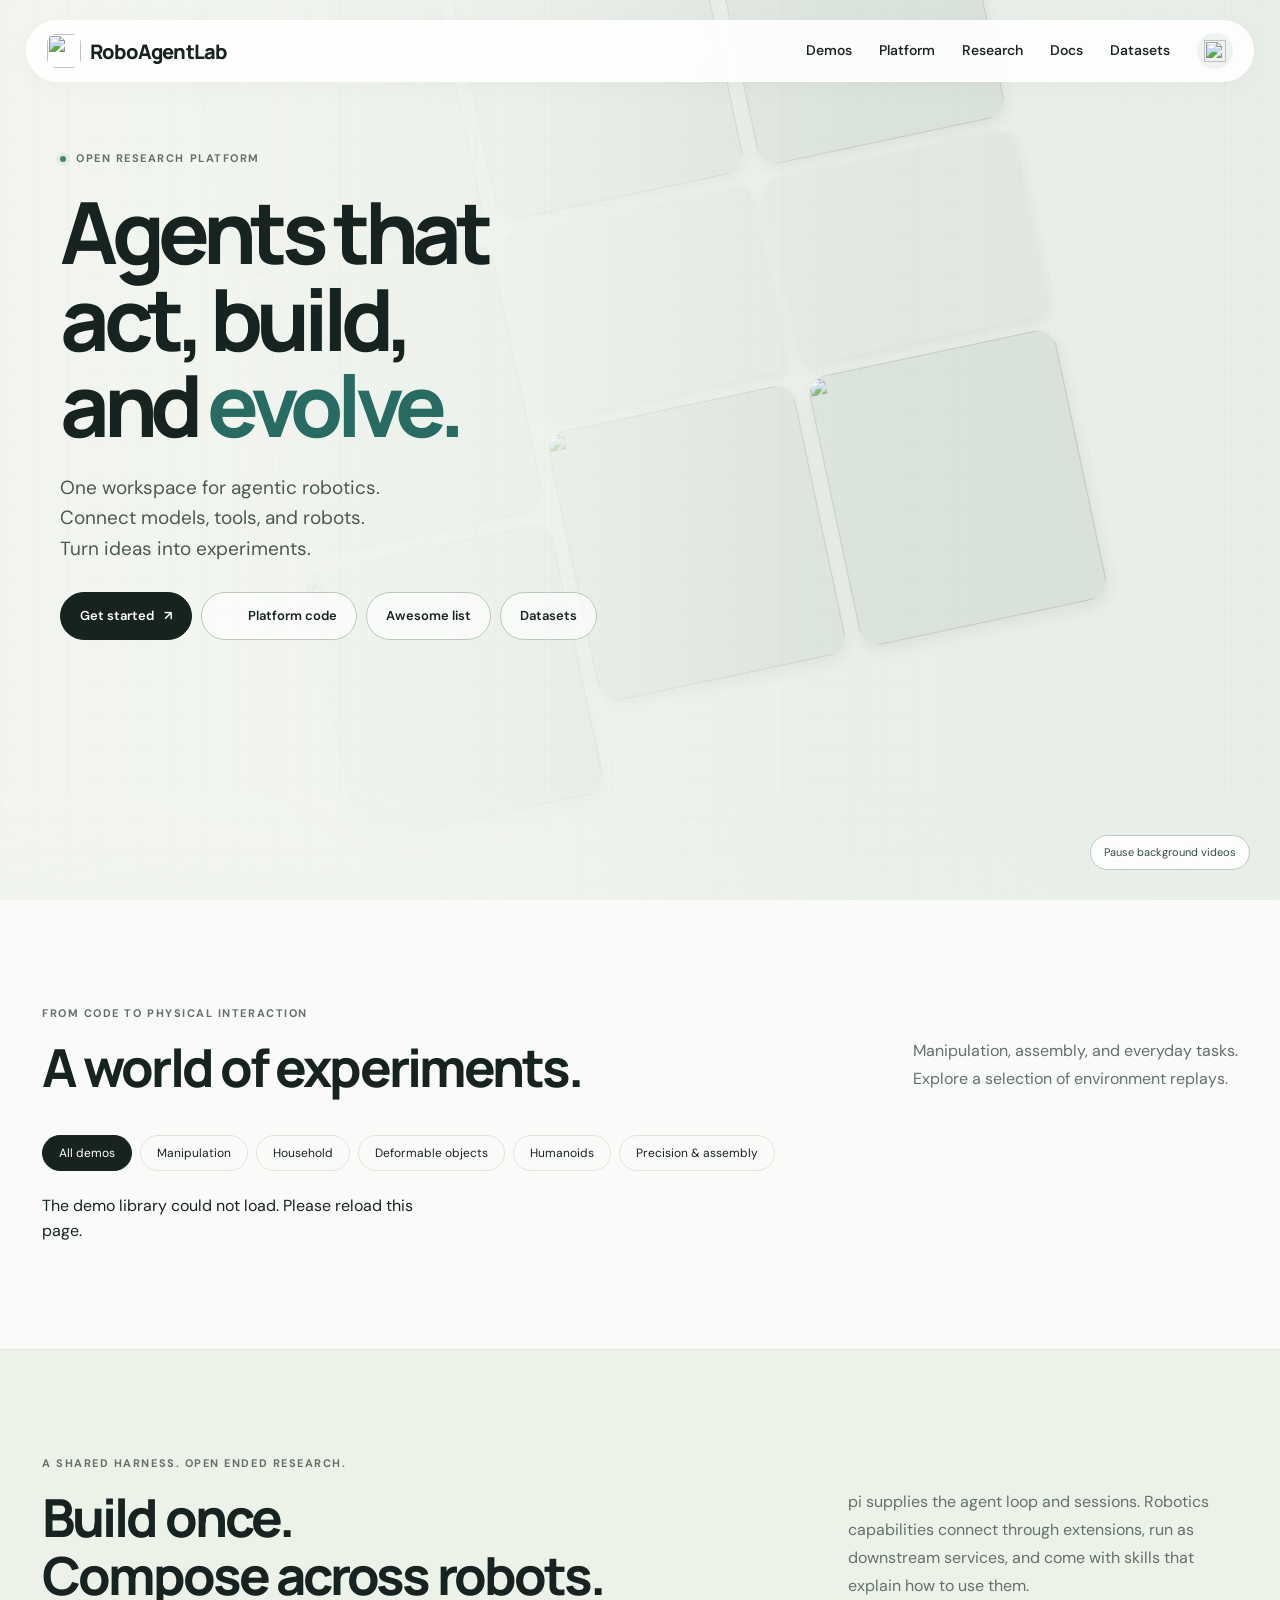
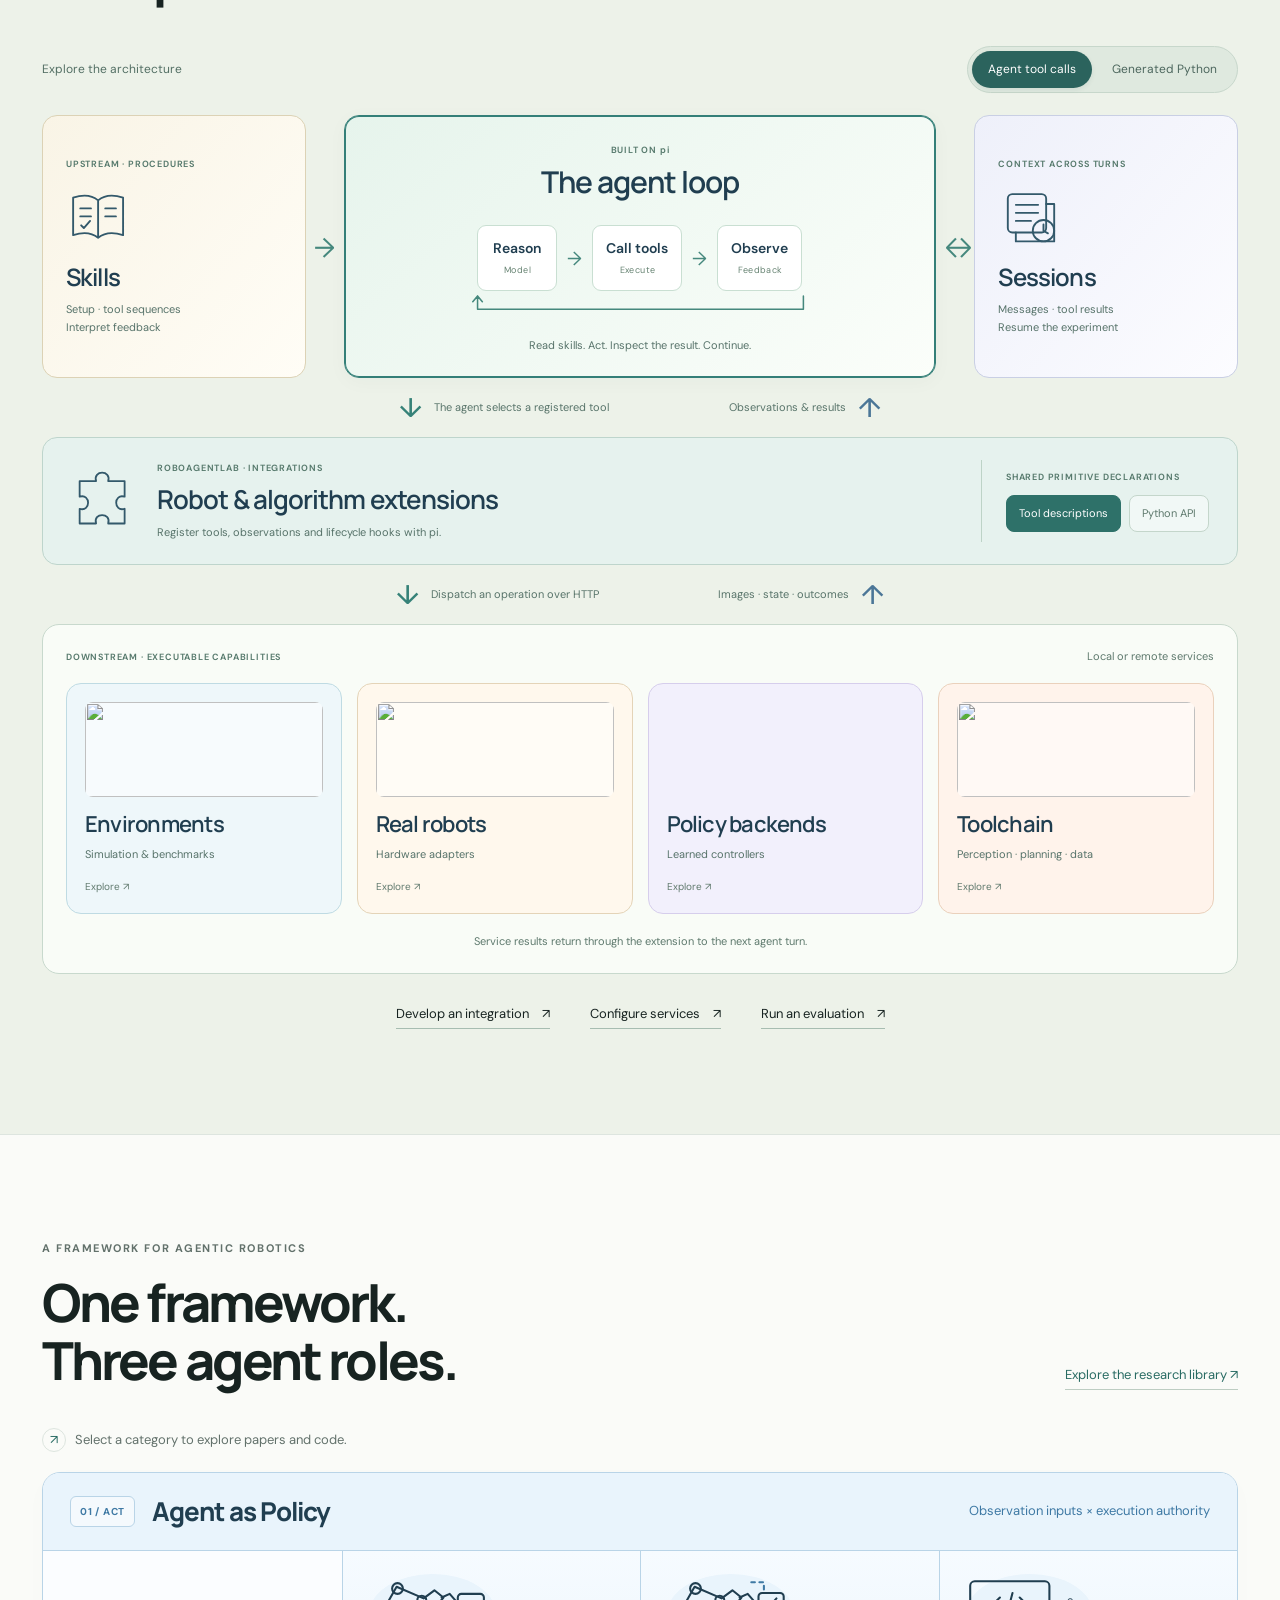
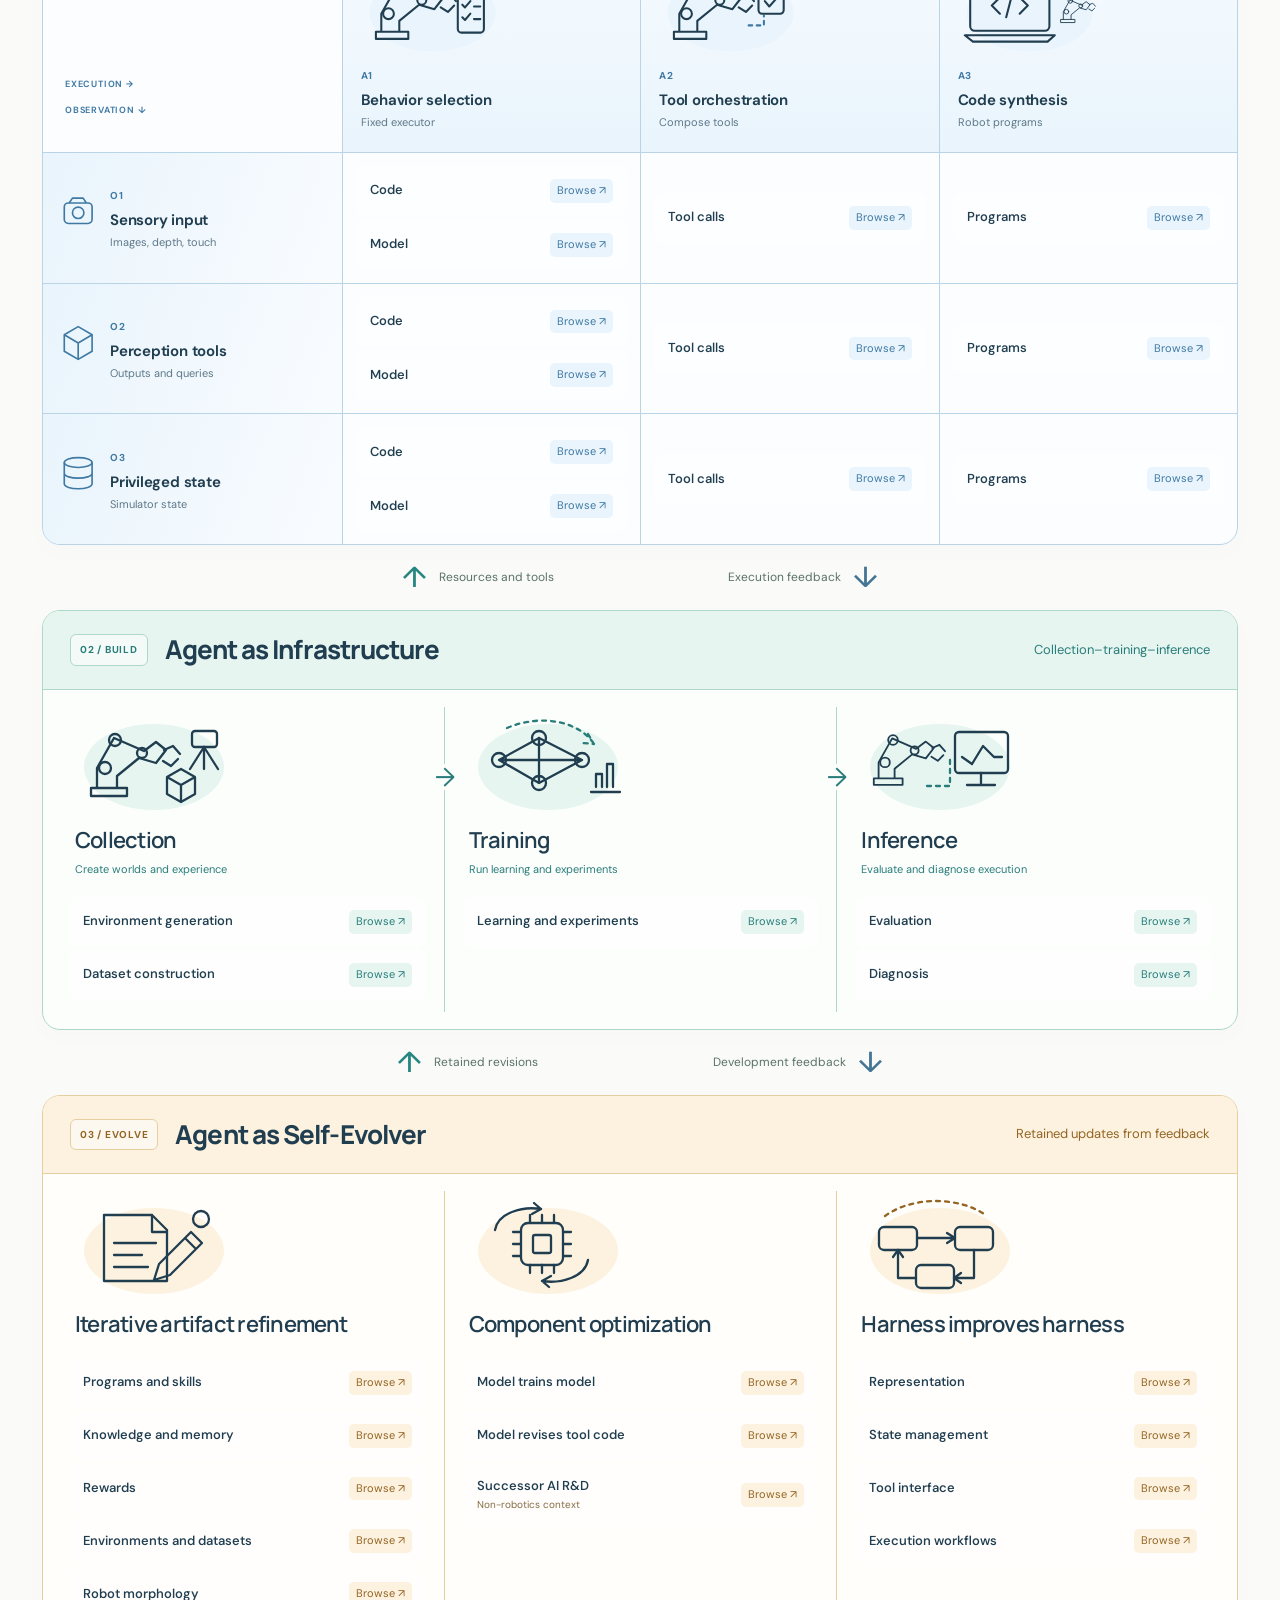
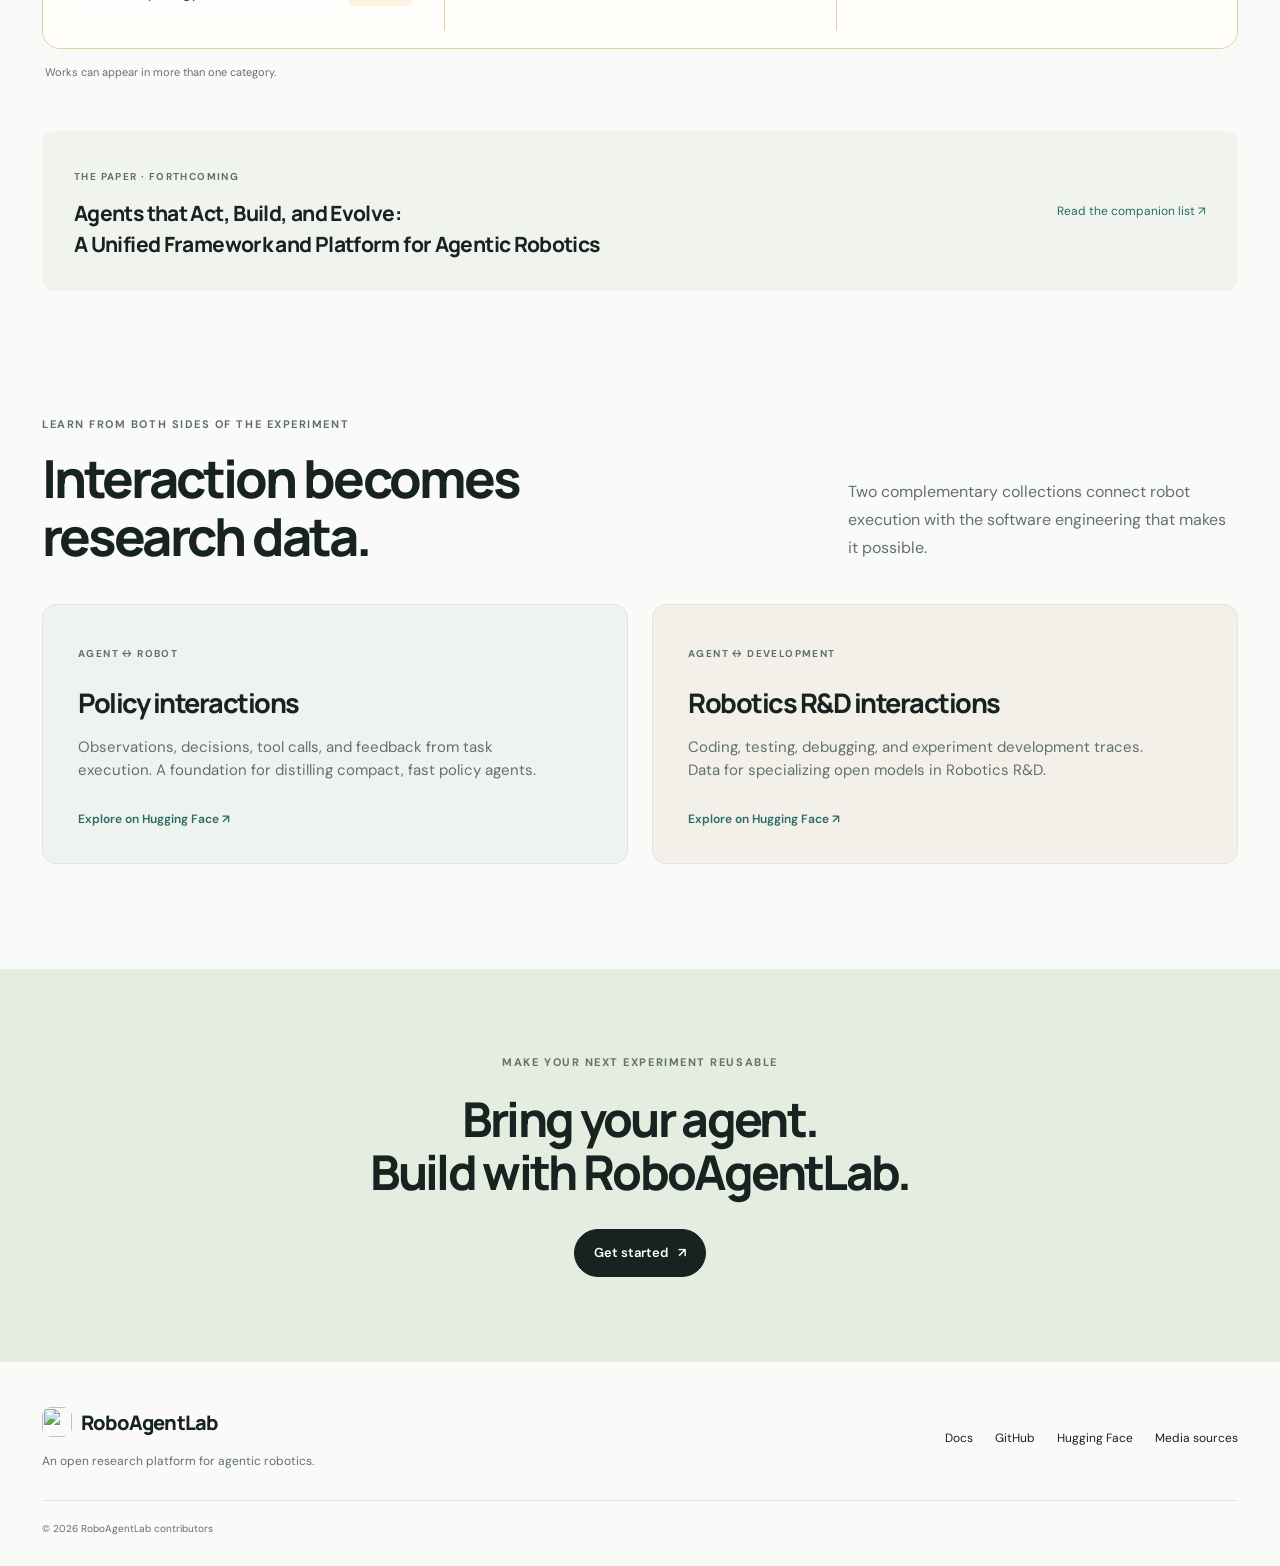
==== commit 9014136e: "feat: visualize pi architecture with interactive service integrations" ====
--- a/web/index.html
+++ b/web/index.html
@@ -13,6 +13,8 @@
   <script src="site.js" defer></script>
   <link rel="stylesheet" href="taxonomy.css">
   <script src="taxonomy.js" defer></script>
+  <link rel="stylesheet" href="architecture.css">
+  <script src="architecture.js" defer></script>
 </head>
 <body>
 <a class="skip-link" href="#main">Skip to content</a>
@@ -72,18 +74,30 @@
   <section class="platform-section" id="platform">
     <div class="section">
       <div class="section-top"><div><p class="eyebrow">A SHARED HARNESS. OPEN ENDED RESEARCH.</p><h2>Build once.<br>Compose across robots.</h2></div><p class="section-intro">pi supplies the agent loop and sessions. Robotics capabilities connect through extensions, run as downstream services, and come with skills that explain how to use them.</p></div>
-      <div class="architecture" aria-label="RoboAgentLab architecture">
-        <div class="architecture-agent"><span class="tiny-label">REASON · WRITE · INSPECT · REVISE</span><strong>Coding agent</strong><span>pi loop + sessions</span></div>
-        <div class="architecture-arrow"><span>Skills describe the workflow</span><b>↓ ↑</b><span>Tools return observations & feedback</span></div>
-        <div class="architecture-interface"><div><span class="tiny-label">ONE DECLARATION</span><strong>Robot & algorithm extensions</strong></div><div class="interface-pills"><span>Agent tool calls</span><span>Generated Python</span></div></div>
-        <div class="architecture-services"><div><b>Environments</b><span>Simulation & benchmarks</span></div><div><b>Robot adapters</b><span>Physical hardware</span></div><div><b>Policy backends</b><span>Learned controllers</span></div><div><b>Toolchain</b><span>Perception, planning & data</span></div></div>
-      </div>
+<div class="arch-explorer" id="architecture-map" data-interface="tools">
+  <div class="arch-toolbar"><span>Explore the architecture</span><div class="arch-modes" role="group" aria-label="Execution interface"><button type="button" data-arch-mode="tools" aria-pressed="true">Agent tool calls</button><button type="button" data-arch-mode="python" aria-pressed="false">Generated Python</button></div></div>
+  <div class="arch-top">
+<button type="button" class="arch-node arch-skills" data-arch-node="skills" aria-pressed="false"><span class="arch-kicker">UPSTREAM · PROCEDURES</span><svg viewBox="0 0 74 74" class="arch-icon" fill="none" stroke="currentColor" stroke-width="2.1" stroke-linecap="round" stroke-linejoin="round" aria-hidden="true"><path d="M8 12c12-4 22-2 28 3 6-5 16-7 28-3v42c-12-4-22-2-28 3-6-5-16-7-28-3zM36 15v42M16 24h12m-12 9h12m16-9h12m-12 9h12M17 43l3 3 7-8"/></svg><strong>Skills</strong><span class="arch-summary">Setup · tool sequences<br>Interpret feedback</span><span class="arch-side-arrow" aria-hidden="true">→</span></button>
+  <button type="button" class="arch-node arch-runtime is-selected" data-arch-node="runtime" aria-pressed="true"><span class="arch-kicker">BUILT ON pi</span><strong>The agent loop</strong><span class="arch-loop"><span class="arch-loop-step">Reason<span>Model</span></span><b aria-hidden="true">→</b><span class="arch-loop-step" id="arch-act-label">Call tools<span>Execute</span></span><b aria-hidden="true">→</b><span class="arch-loop-step">Observe<span>Feedback</span></span></span><svg class="arch-loop-return" viewBox="0 0 420 24" fill="none" aria-hidden="true"><path d="M380 2v14H40V2m-5 6 5-6 5 6"/></svg><span class="arch-summary">Read skills. Act. Inspect the result. Continue.</span></button>
+  <button type="button" class="arch-node arch-sessions" data-arch-node="sessions" aria-pressed="false"><span class="arch-kicker">CONTEXT ACROSS TURNS</span><svg viewBox="0 0 74 74" class="arch-icon" fill="none" stroke="currentColor" stroke-width="2.1" stroke-linecap="round" stroke-linejoin="round" aria-hidden="true"><rect x="11" y="8" width="43" height="43" rx="5"/><path d="M20 51v10h43V19h-9M20 20h25M20 29h25M20 38h17"/><circle cx="51" cy="49" r="12"/><path d="M51 42v7l5 3"/></svg><strong>Sessions</strong><span class="arch-summary">Messages · tool results<br>Resume the experiment</span><span class="arch-side-arrow" aria-hidden="true">↔</span></button>
+  </div>
+  <div class="arch-wire"><span><b aria-hidden="true">↓</b><span id="arch-request-label">The agent selects a registered tool</span></span><span>Observations & results <b aria-hidden="true">↑</b></span></div>
+  <button type="button" class="arch-node arch-extension" data-arch-node="extensions" aria-pressed="false"><svg viewBox="0 0 74 74" class="arch-icon" fill="none" stroke="currentColor" stroke-width="2.1" stroke-linecap="round" stroke-linejoin="round" aria-hidden="true"><path d="M10 14h19c-4-13 18-13 14 0h19v18c-13-4-13 18 0 14v17H43c4-13-18-13-14 0H10V46c13 4 13-18 0-14z"/></svg><span class="arch-extension-title"><span class="arch-kicker">ROBOAGENTLAB · INTEGRATIONS</span><strong>Robot & algorithm extensions</strong><span class="arch-summary">Register tools, observations and lifecycle hooks with pi.</span></span><span class="arch-contract"><span class="arch-kicker">SHARED PRIMITIVE DECLARATIONS</span><span class="arch-contract-branches"><span data-arch-branch="tools" class="is-active">Tool descriptions</span><span data-arch-branch="python">Python API</span></span></span></button>
+  <div class="arch-wire arch-service-wire"><span><b aria-hidden="true">↓</b><span id="arch-dispatch-label">Dispatch an operation over HTTP</span></span><span>Images · state · outcomes <b aria-hidden="true">↑</b></span></div>
+  <div class="arch-downstream"><div class="arch-downstream-heading"><span class="arch-kicker">DOWNSTREAM · EXECUTABLE CAPABILITIES</span><span>Local or remote services</span></div><div class="arch-service-grid">
+<button type="button" class="arch-node arch-service arch-environments" data-arch-node="environments" aria-pressed="false"><span class="arch-service-image"><img src="assets/integrations/libero-wide.png" alt="" loading="lazy"></span><strong>Environments</strong><span class="arch-summary">Simulation & benchmarks</span><span class="arch-explore">Explore ↗</span></button>
+<button type="button" class="arch-node arch-service arch-robots" data-arch-node="robots" aria-pressed="false"><span class="arch-service-image"><img src="assets/integrations/franka-single.png" alt="" loading="lazy"></span><strong>Real robots</strong><span class="arch-summary">Hardware adapters</span><span class="arch-explore">Explore ↗</span></button>
+<button type="button" class="arch-node arch-service arch-policies" data-arch-node="policies" aria-pressed="false"><span class="arch-service-image arch-groot"><img src="assets/integrations/isaac-groot-logo.png" alt="" loading="lazy"></span><strong>Policy backends</strong><span class="arch-summary">Learned controllers</span><span class="arch-explore">Explore ↗</span></button>
+<button type="button" class="arch-node arch-service arch-toolchain" data-arch-node="toolchain" aria-pressed="false"><span class="arch-service-image"><img src="assets/integrations/data-export.png" alt="" loading="lazy"></span><strong>Toolchain</strong><span class="arch-summary">Perception · planning · data</span><span class="arch-explore">Explore ↗</span></button>
+</div><p id="arch-execution-note" class="arch-execution-note">Service results return through the extension to the next agent turn.</p></div>
+  <p class="sr-only" id="arch-announcement" aria-live="polite"></p>
+</div>
       <div class="platform-links"><a href="docs/development.html">Develop an integration <span>↗</span></a><a href="docs/services.html">Configure services <span>↗</span></a><a href="docs/evaluation.html">Run an evaluation <span>↗</span></a></div>
     </div>
   </section>
 
   <section class="section" id="research">
-    <div class="section-top"><div><p class="eyebrow">A FRAMEWORK FOR AGENTIC ROBOTICS</p><h2>Three roles.<br>A connected research agenda.</h2></div><a class="text-link" href="library.html">Explore the research library ↗</a></div>
+    <div class="section-top"><div><p class="eyebrow">A FRAMEWORK FOR AGENTIC ROBOTICS</p><h2>One framework.<br>Three agent roles.</h2></div><a class="text-link" href="library.html">Explore the research library ↗</a></div>
 <div class="taxonomy" aria-label="Interactive taxonomy of agentic robotics">
 <p class="tx-instruction">
 <span aria-hidden="true">↗</span> Select a category to explore papers and code.</p>
@@ -512,5 +526,8 @@
   <p id="tx-dialog-description"></p><div class="tx-dialog-toolbar"><span id="tx-dialog-count" aria-live="polite"></span><a id="tx-dialog-library" class="text-link" href="library.html">Open in research library ↗</a></div>
   <div id="tx-dialog-papers"></div><button type="button" id="tx-dialog-more" class="load-more" hidden>Show more papers</button>
 </dialog>
+<dialog id="arch-dialog" class="arch-dialog" aria-labelledby="arch-detail-title"><button type="button" id="arch-dialog-close" aria-label="Close architecture details">×</button>
+  <section class="arch-detail" aria-labelledby="arch-detail-title"><div class="arch-detail-copy"><p class="arch-kicker" id="arch-detail-label">pi RUNTIME</p><h3 id="arch-detail-title">The loop that connects it all</h3><p id="arch-detail-description">pi runs the model–tool–feedback cycle. The agent reads a skill, chooses an action, inspects the returned observations, and decides what to do next.</p><a id="arch-detail-link" class="text-link" href="docs/modes.html">Explore agent interfaces ↗</a></div><div id="arch-detail-content"><div class="arch-detail-sequence"><span>Read the procedure</span><b>→</b><span>Execute an action</span><b>→</b><span>Use the feedback</span></div></div></section>
+</dialog>
 </body>
 </html>
--- a/web/architecture.css
+++ b/web/architecture.css
@@ -0,0 +1,69 @@
+.arch-explorer{--arch-ink:#203e50;--arch-accent:#347f78;--arch-line:#bed5cc;color:var(--arch-ink);margin:42px 0 30px}
+.arch-toolbar{display:flex;align-items:center;justify-content:space-between;gap:20px;margin-bottom:22px;font-size:12px;color:#536f64}
+.arch-modes{display:flex;gap:4px;background:#dfe9df;padding:4px;border:1px solid #c7d7cb;border-radius:30px}
+.arch-modes button{padding:9px 16px;border:0;background:transparent;border-radius:25px;font-size:12px;color:#4d675e}
+.arch-modes button[aria-pressed=true]{color:#fff;background:#2b635d;box-shadow:0 2px 5px #1c423d14}
+.arch-top{display:grid;grid-template-columns:minmax(0,1fr) minmax(0,2.25fr) minmax(0,1fr);gap:38px;align-items:stretch}
+.arch-node{display:block;position:relative;text-align:left;color:var(--arch-ink);background:#fbfdfb;border:1px solid var(--arch-line);border-radius:15px;padding:23px;min-width:0;transition:box-shadow .18s,border-color .18s,background .18s;cursor:pointer}
+.arch-node:hover{border-color:#669a8e;box-shadow:0 5px 18px #1b4b3910}
+.arch-node:focus-visible,.arch-modes button:focus-visible{outline:3px solid #3c8d82;outline-offset:4px}
+.arch-node.is-selected{border-color:#347f78;box-shadow:inset 0 0 0 1px #347f78,0 4px 20px #1d453b08}
+.arch-node strong{display:block;font-family:var(--heading);font-size:24px;font-weight:600;letter-spacing:-.035em;line-height:1.2;margin:8px 0}
+.arch-kicker{display:block;font-size:9px;font-weight:650;letter-spacing:.09em;line-height:1.6;color:#577a6d}
+.arch-summary{display:block;font-size:11px;line-height:1.65;color:#57736a;font-weight:400}
+.arch-icon{display:block;width:66px;height:66px;color:#33596b;margin:16px 0 10px}
+.arch-skills{background:linear-gradient(130deg,#f9f4e6,#fffdf6);border-color:#dcd2b5}
+.arch-sessions{background:linear-gradient(130deg,#eef0fa,#fcfcff);border-color:#c9cfe4}
+.arch-side-arrow{position:absolute;top:50%;right:-30px;transform:translateY(-50%);font-size:27px;line-height:1;color:#45887d;pointer-events:none}
+.arch-sessions .arch-side-arrow{right:auto;left:-30px}
+.arch-runtime{text-align:center;background:linear-gradient(140deg,#e6f4ec,#fbfefa);padding-top:27px}
+.arch-runtime strong{font-size:30px;margin-top:7px}
+.arch-loop{display:flex;justify-content:center;align-items:center;gap:10px;margin-top:25px}
+.arch-loop-step{display:block;font-size:14px;font-weight:600;background:#fff;border:1px solid #c9dfd2;border-radius:9px;padding:12px 13px;min-width:80px;white-space:nowrap}
+.arch-loop-step span{display:block;font-size:9px;letter-spacing:.04em;font-weight:400;color:#668372;margin-top:4px}
+.arch-loop>b{font-size:19px;font-weight:400;color:#45887d}
+.arch-loop-return{width:100%;height:23px;margin:3px 0 11px;stroke:#45887d;stroke-width:1.6;stroke-linecap:round;stroke-linejoin:round}
+.arch-wire{display:flex;align-items:center;justify-content:center;gap:10%;padding:16px 0;font-size:11px;color:#58746a}
+.arch-wire>span{display:flex;align-items:center;gap:12px}
+.arch-wire b{font-size:27px;font-weight:500;line-height:1;color:#368278}
+.arch-wire>span:last-child b{color:#4b7697}
+.arch-extension{display:flex;align-items:center;width:100%;gap:22px;padding:22px 28px;background:#e6f2ee}
+.arch-extension>.arch-icon{margin:0;width:64px;height:64px;flex-shrink:0}
+.arch-extension-title{flex:1}
+.arch-extension strong{font-size:26px}
+.arch-contract{padding:10px 0 10px 24px;border-left:1px solid #bdd3c7}
+.arch-contract-branches{display:flex;gap:8px;margin-top:11px}
+.arch-contract-branches>span{border:1px solid #c4d6cb;background:#ffffff70;padding:9px 12px;border-radius:8px;font-size:11px;color:#5e796d}
+.arch-contract-branches>span.is-active{background:#2e7169;color:#fff;border-color:#2e7169}
+.arch-downstream{border:1px solid #c8d9cd;border-radius:17px;background:#f9fcf7;padding:23px}
+.arch-downstream-heading{display:flex;align-items:center;justify-content:space-between;gap:15px;margin-bottom:18px;font-size:11px;color:#5e796d}
+.arch-service-grid{display:grid;grid-template-columns:repeat(4,minmax(0,1fr));gap:15px;position:relative}
+.arch-service{padding:18px;background:white;display:flex;flex-direction:column;align-items:flex-start}
+.arch-service strong{font-size:22px;margin:14px 0 7px}
+.arch-environments{background:#eef7fa;border-color:#bfdbe3}.arch-robots{background:#fff8ed;border-color:#e4d4b8}.arch-policies{background:#f2f0fc;border-color:#d6ceec}.arch-toolchain{background:#fff3eb;border-color:#ead1bc}
+.arch-service-image{display:block;width:100%;height:95px;border-radius:8px;overflow:hidden;align-self:center;background:#ffffff7d}
+.arch-service-image img{width:100%;height:100%;object-fit:contain}
+.arch-environments .arch-service-image img{object-fit:cover}
+.arch-policies .arch-service-image{width:100px;background:transparent}
+.arch-groot img{width:auto;max-width:none;height:95px;display:block}
+.arch-explore{font-size:10px;color:#617a6e;margin-top:auto;padding-top:16px}
+.arch-execution-note{font-size:11px;color:#5e796d;text-align:center;margin:19px 0 0;line-height:1.6}
+.arch-detail{margin-top:20px;display:grid;grid-template-columns:1fr 1.15fr;gap:35px;border:1px solid #bfd5ca;border-radius:15px;padding:28px;background:#ffffffb3;align-items:start;min-height:215px}
+.arch-detail-copy h3{font-size:25px;line-height:1.2;letter-spacing:-.035em;margin:8px 0 13px}
+.arch-detail-copy p:not(.arch-kicker){font-size:13px;line-height:1.75;margin-bottom:18px;color:#536d61}
+.arch-detail-copy .arch-kicker{margin:0}
+.arch-detail-copy .text-link{font-size:12px;white-space:normal;display:inline-block}
+.arch-detail-sequence{display:grid;gap:6px;text-align:center;color:#466d60}
+.arch-detail-sequence span{border:1px solid #cfdfd4;border-radius:9px;padding:11px 12px;background:#f3f8f2;font-size:12px}
+.arch-detail-sequence b{font-weight:400;font-size:18px;line-height:1;transform:rotate(90deg)}
+.arch-detail-code{margin:0;padding:20px;border:1px solid #d0dfd6;border-radius:10px;background:#eef5ee;white-space:pre-wrap;overflow-wrap:anywhere;font-size:12px;line-height:1.9;color:#34574b}
+.arch-gallery{display:grid;grid-template-columns:repeat(3,minmax(0,1fr));gap:10px}
+.arch-tile{padding:10px;border:1px solid #d7e3db;border-radius:8px;background:#fff;min-width:0;display:flex;flex-direction:column;justify-content:center}
+.arch-tile img{width:100%;height:64px;object-fit:contain;margin-bottom:7px}
+.arch-tile span{display:block;font-size:10px;line-height:1.5;text-align:center;color:#3e5a4f}
+@media(max-width:1000px){.arch-top{gap:25px;grid-template-columns:minmax(0,1fr) minmax(0,2fr) minmax(0,1fr)}.arch-node{padding:18px}.arch-kicker{font-size:8px}.arch-node strong{font-size:22px}.arch-runtime strong{font-size:28px}.arch-loop{gap:5px}.arch-loop-step{min-width:0;padding:10px 7px;font-size:12px}.arch-loop>b{font-size:14px}.arch-side-arrow{right:-22px;font-size:21px}.arch-sessions .arch-side-arrow{left:-22px}.arch-summary{font-size:10px}.arch-extension{gap:15px}.arch-extension strong{font-size:23px}.arch-contract{padding-left:15px}.arch-contract-branches{gap:5px}.arch-contract-branches>span{font-size:10px;padding:8px}.arch-service-grid{gap:10px}.arch-service{padding:13px}.arch-service strong{font-size:20px}.arch-detail{gap:22px}}
+@media(max-width:720px){.arch-explorer{margin-top:30px}.arch-toolbar{display:block}.arch-toolbar>span{display:block;margin-bottom:12px}.arch-modes{display:inline-flex}.arch-modes button{font-size:11px;padding:9px 14px}.arch-top{grid-template-columns:1fr 1fr;gap:25px 14px}.arch-skills{grid-column:1;grid-row:1}.arch-sessions{grid-column:2;grid-row:1}.arch-runtime{grid-column:1/-1;grid-row:2}.arch-node strong{font-size:23px}.arch-icon{width:53px;height:53px;margin:12px 0 8px}.arch-side-arrow{top:auto;bottom:-23px;left:50%;right:auto;transform:translateX(-50%) rotate(90deg)}.arch-sessions .arch-side-arrow{left:50%}.arch-runtime{padding:22px 15px}.arch-runtime strong{font-size:29px}.arch-loop{gap:9px;margin-top:19px}.arch-loop-step{font-size:13px;padding:11px 9px}.arch-wire{font-size:10px;gap:14px;justify-content:space-between;padding:16px 3px}.arch-wire>span{gap:6px;max-width:53%}.arch-wire b{font-size:23px}.arch-extension{display:grid;grid-template-columns:44px 1fr;padding:20px 16px;gap:13px}.arch-extension>.arch-icon{width:43px;height:43px}.arch-extension strong{font-size:24px}.arch-contract{grid-column:1/-1;border-left:0;border-top:1px solid #c6d9ce;padding:15px 0 0}.arch-contract-branches{gap:8px}.arch-contract-branches>span{flex:1;text-align:center;font-size:11px}.arch-downstream{padding:16px 12px}.arch-downstream-heading{display:block}.arch-downstream-heading>span:last-child{display:block;margin-top:4px;font-size:10px}.arch-service-grid{grid-template-columns:1fr 1fr;gap:10px}.arch-service{padding:12px}.arch-service strong{font-size:21px}.arch-service-image{height:80px}.arch-groot img{height:80px}.arch-policies .arch-service-image{width:84px}.arch-summary{font-size:11px}.arch-execution-note{font-size:10px}.arch-detail{grid-template-columns:1fr;gap:24px;padding:22px;min-height:0}.arch-detail-copy h3{font-size:25px}.arch-gallery{grid-template-columns:repeat(2,minmax(0,1fr))}.arch-detail-sequence{grid-template-columns:1fr;gap:6px}}
+.arch-dialog{width:min(1000px,94vw);max-height:85vh;padding:45px 28px 28px;border-color:#bcd2c6;background:#f6faf5;overscroll-behavior:contain}
+.arch-dialog .arch-detail{border:0;margin:0;padding:0;background:transparent;min-height:0}
+#arch-dialog-close{position:absolute;top:12px;right:14px;border:1px solid #c5d7cb;border-radius:50%;width:32px;height:32px;background:white;font-size:24px;line-height:1;color:#34584b}
+@media(max-width:720px){.arch-dialog{padding:50px 22px 25px}.arch-dialog .arch-detail{padding:0}}
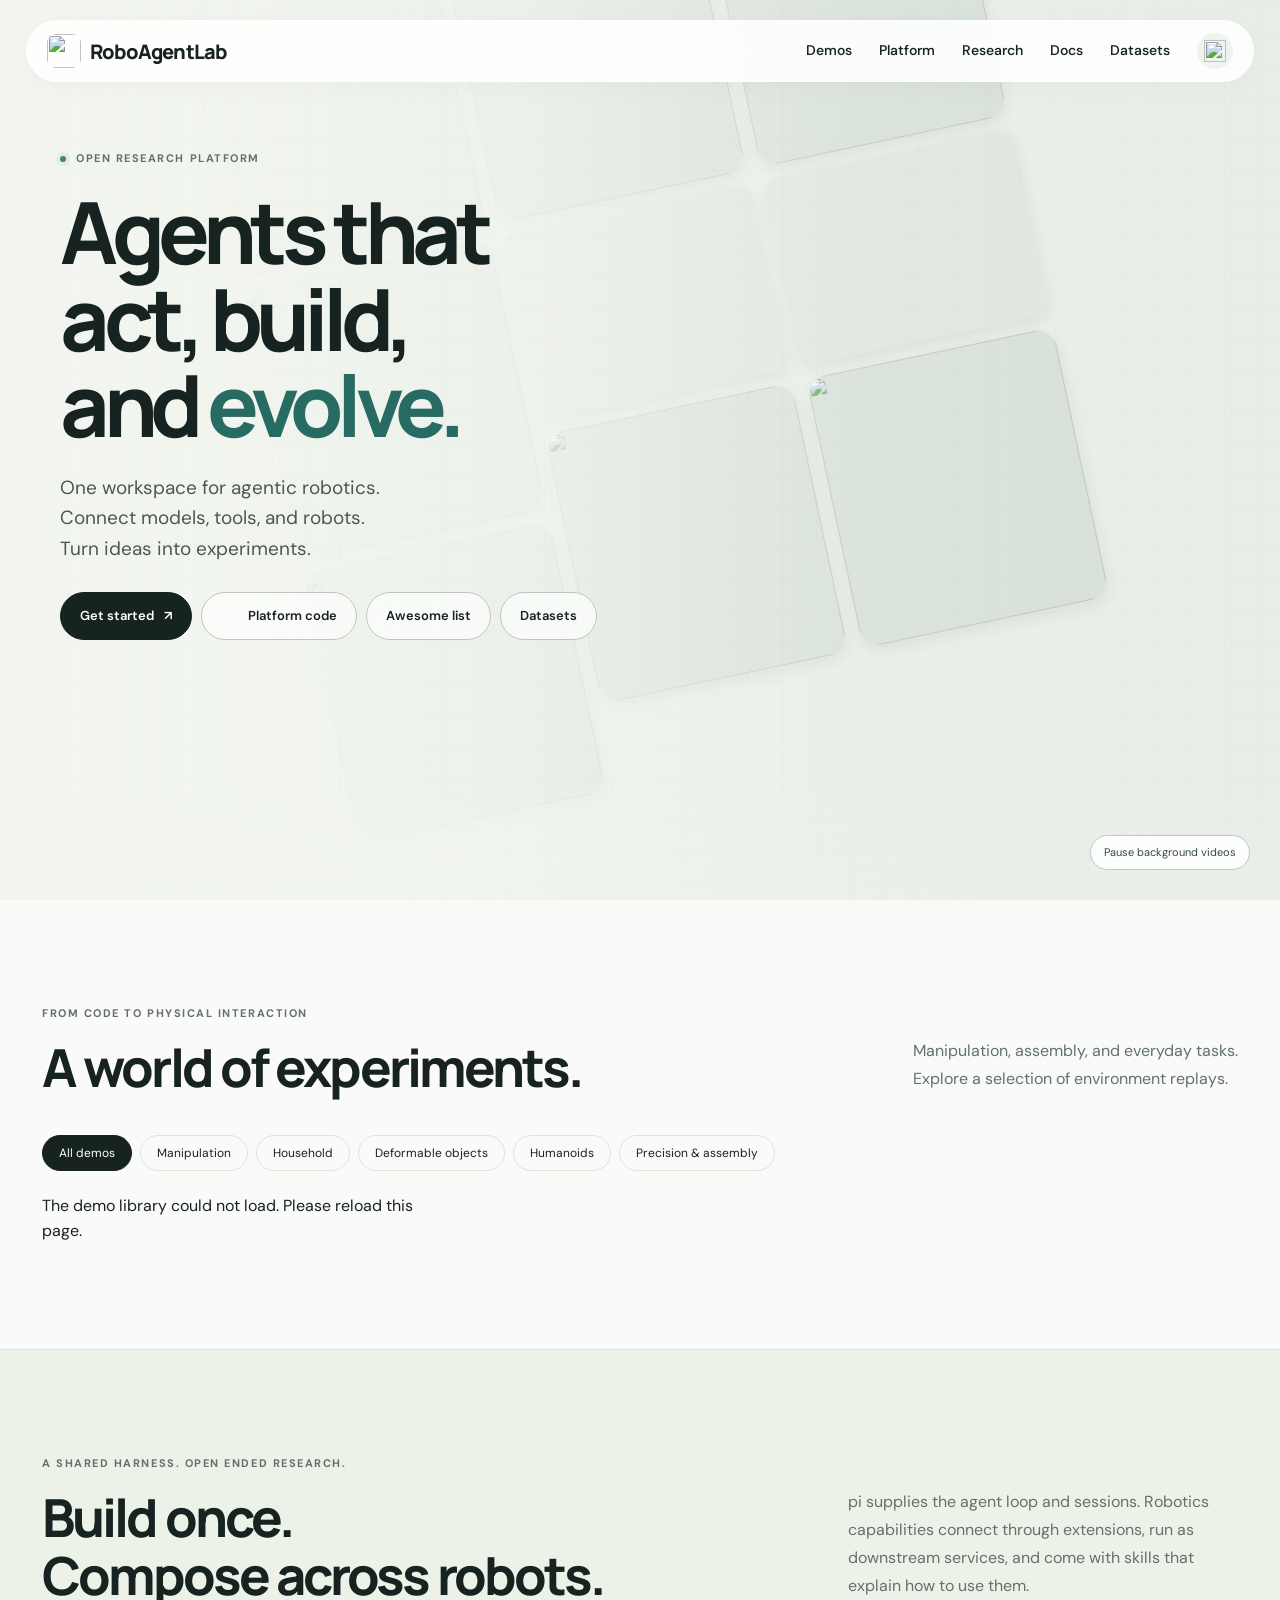
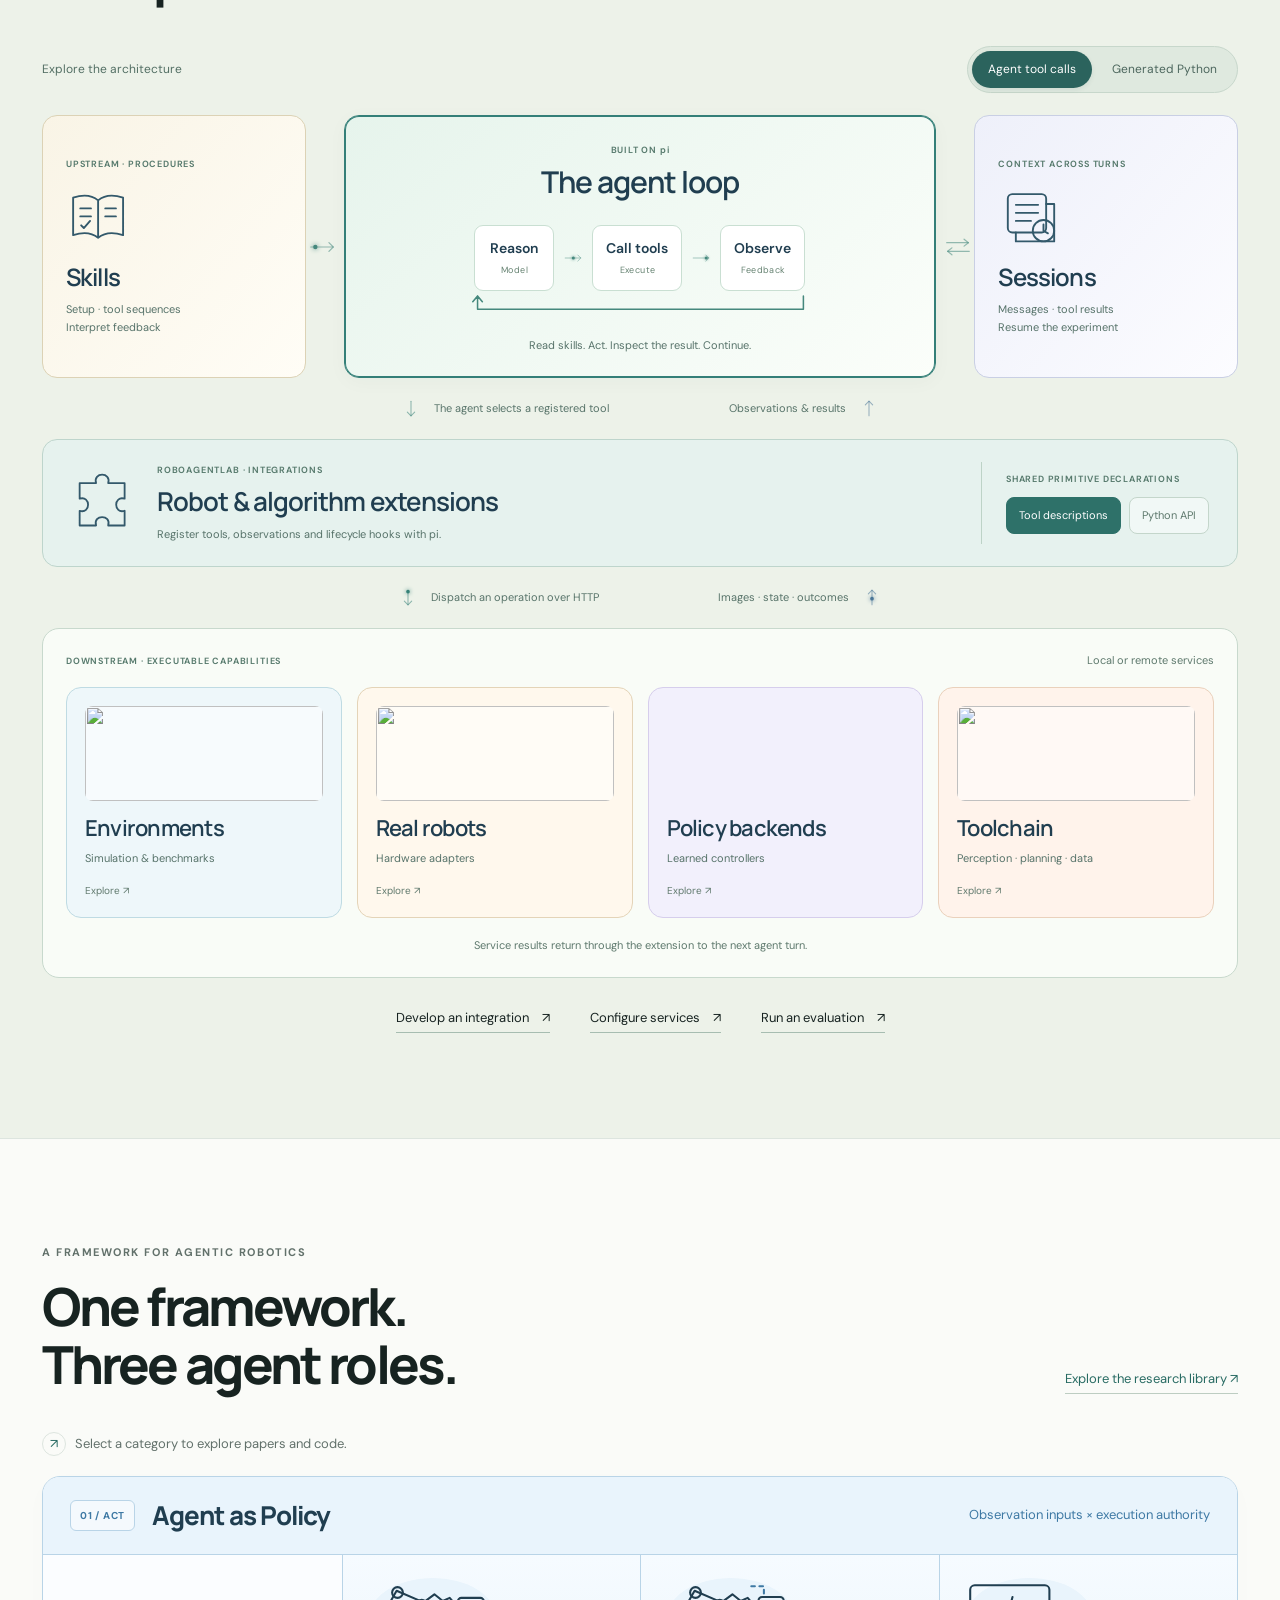
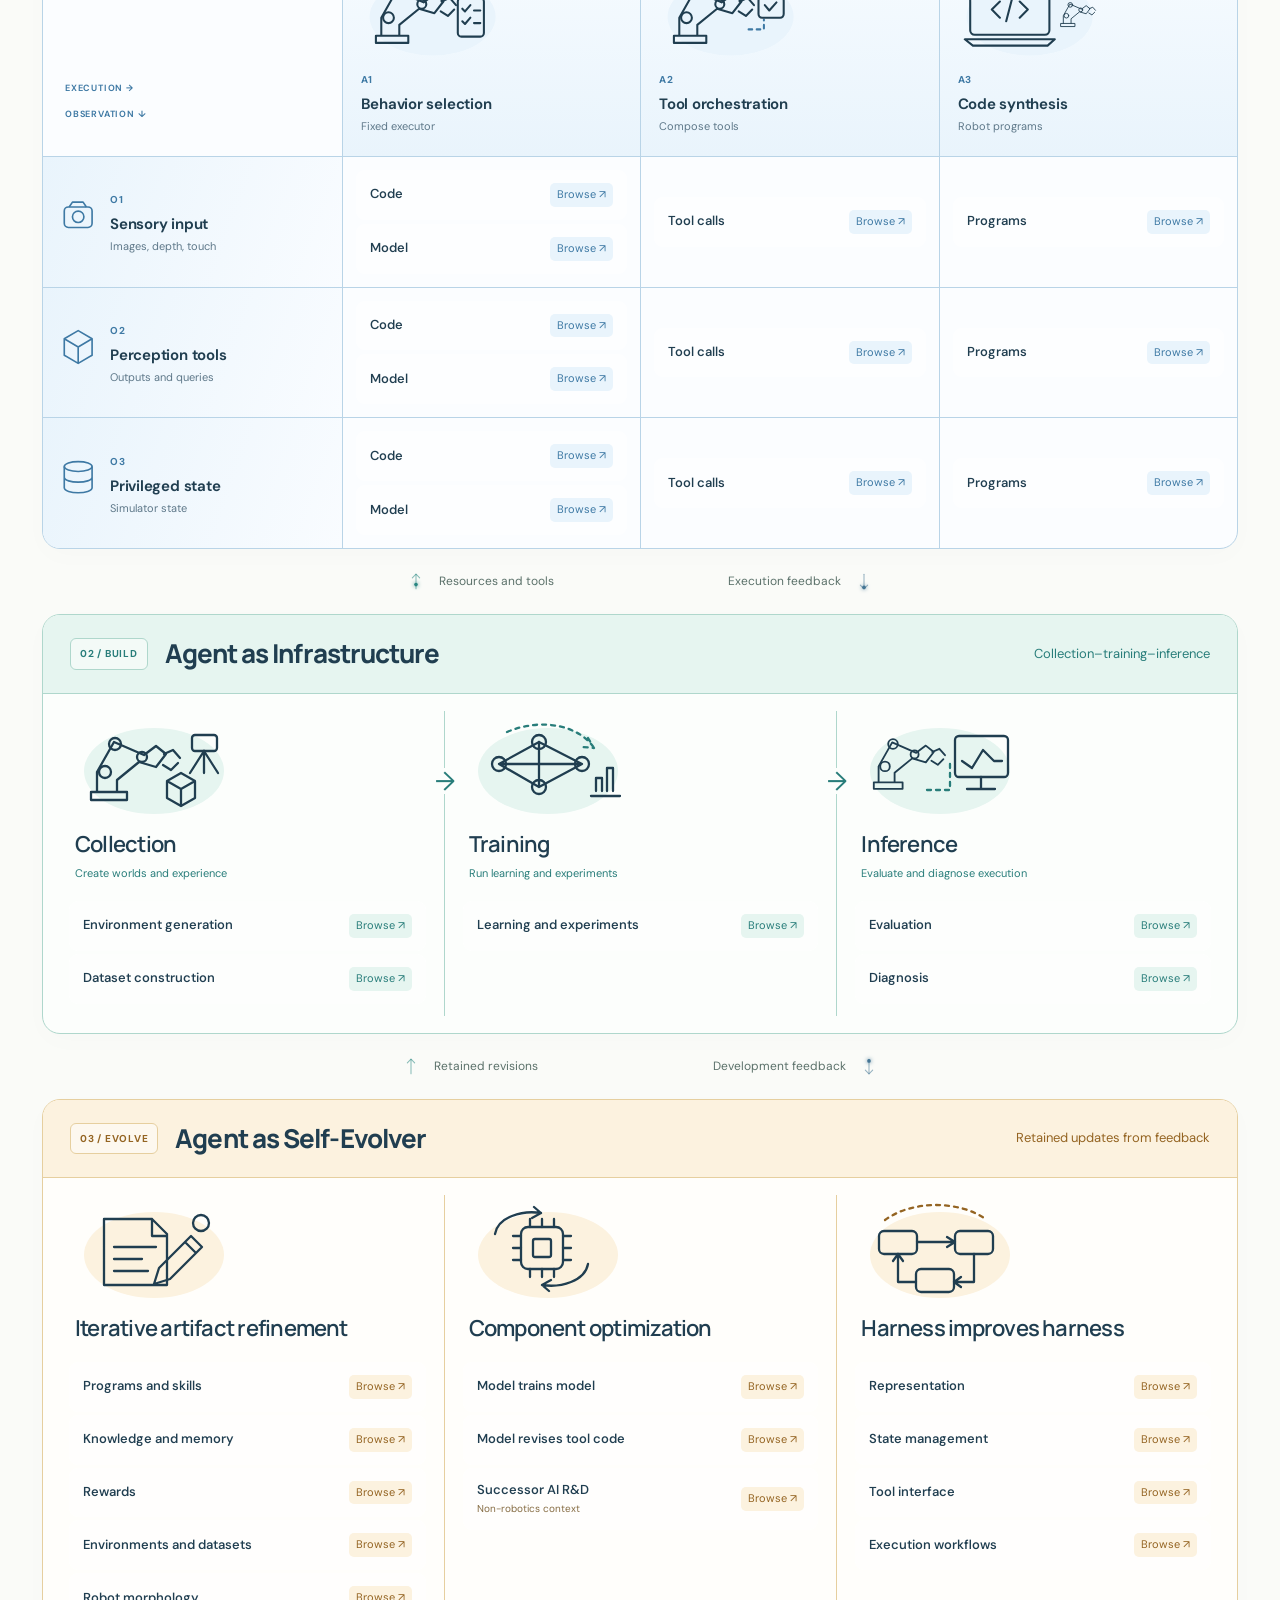
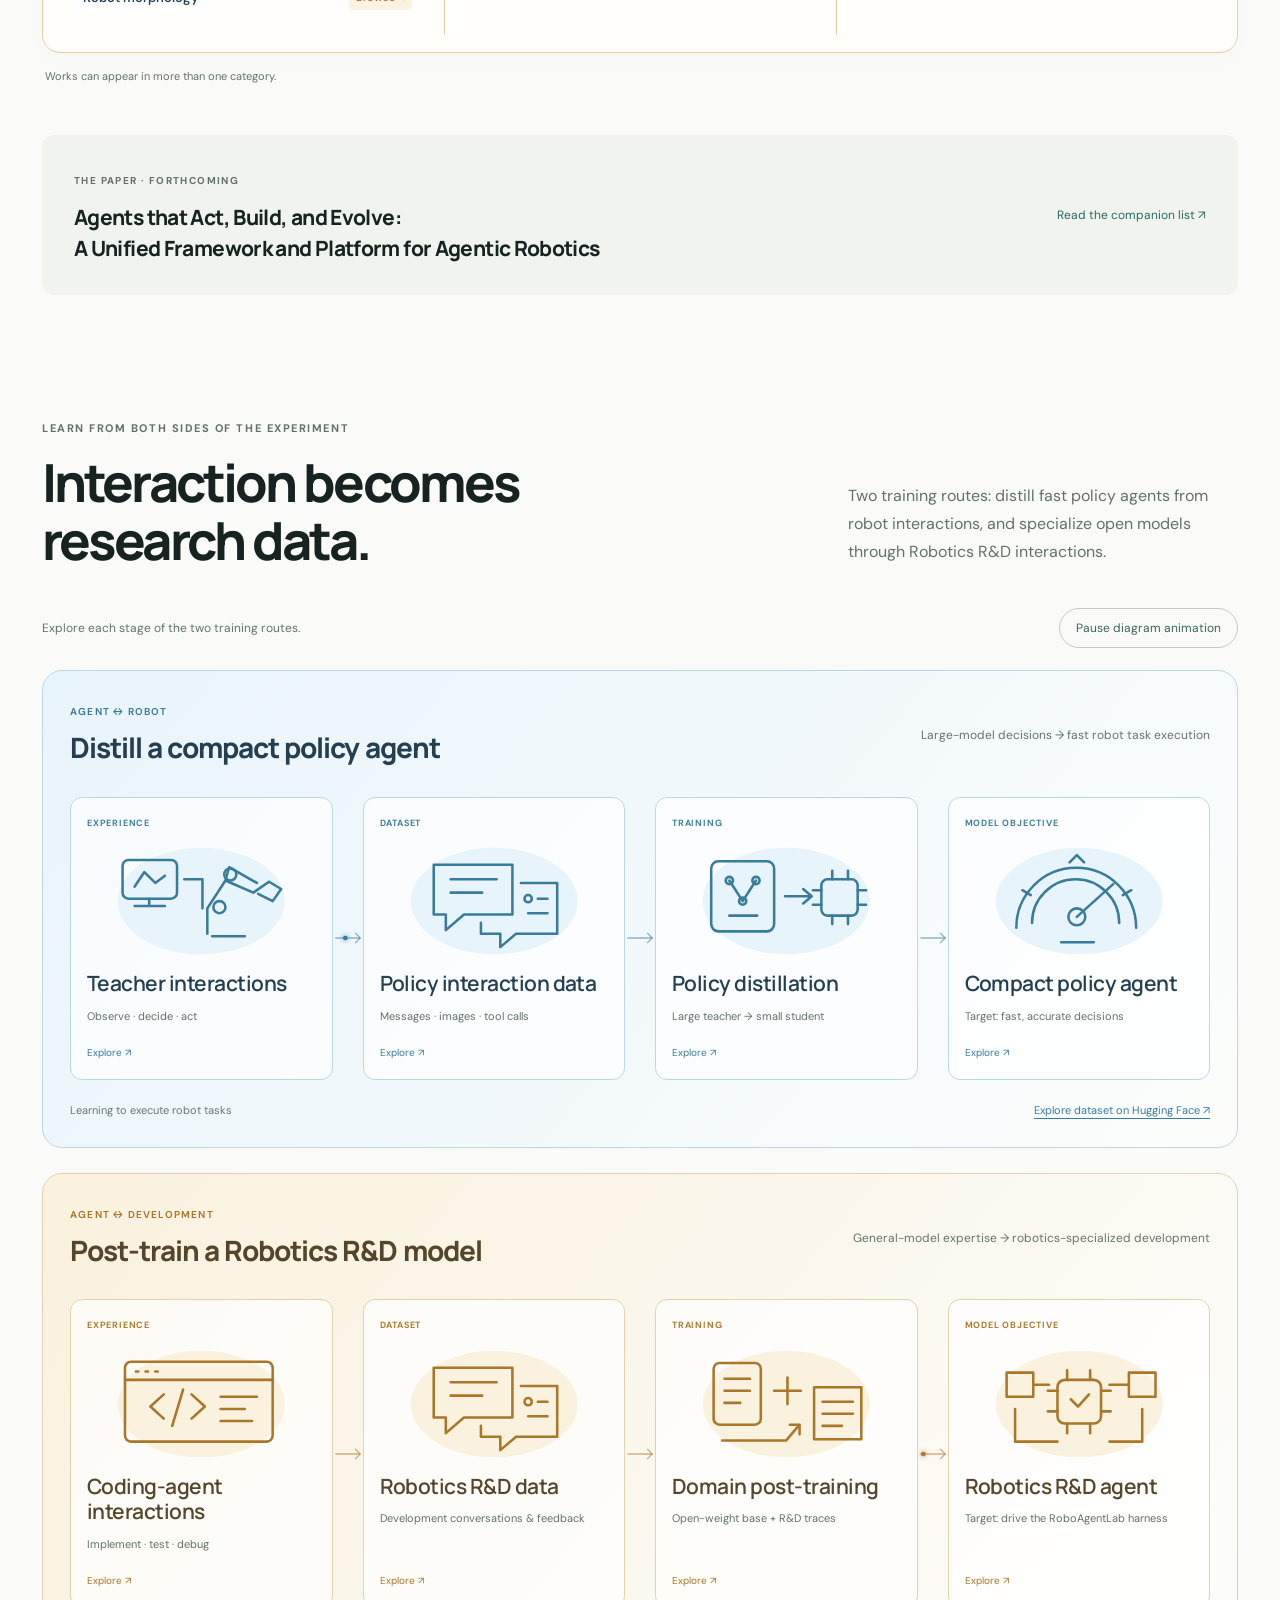
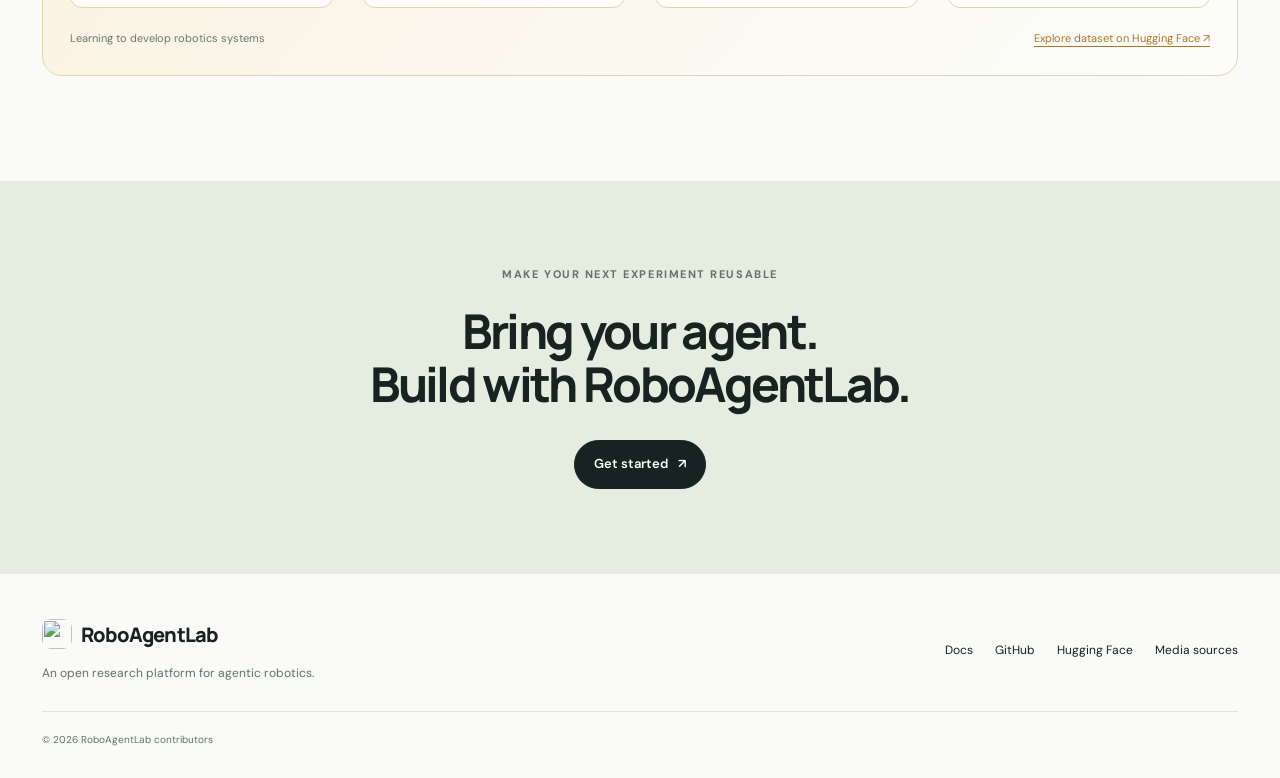
==== commit 05915b49: "feat: illustrate training routes with interactive stages and animated flows" ====
--- a/web/index.html
+++ b/web/index.html
@@ -15,6 +15,9 @@
   <script src="taxonomy.js" defer></script>
   <link rel="stylesheet" href="architecture.css">
   <script src="architecture.js" defer></script>
+  <link rel="stylesheet" href="data-routes.css">
+  <script src="data-routes.js" defer></script>
+  <script src="flow-motion.js" defer></script>
 </head>
 <body>
 <a class="skip-link" href="#main">Skip to content</a>
@@ -511,11 +514,172 @@
   </section>
 
   <section class="section data-section" id="datasets">
-    <div class="section-top"><div><p class="eyebrow">LEARN FROM BOTH SIDES OF THE EXPERIMENT</p><h2>Interaction becomes<br>research data.</h2></div><p class="section-intro">Two complementary collections connect robot execution with the software engineering that makes it possible.</p></div>
-    <div class="data-grid">
-      <a class="data-card" href="https://huggingface.co/datasets/RoboAgentLab/pi-embodied-policy-interactions"><span class="tiny-label">AGENT ↔ ROBOT</span><h3>Policy interactions</h3><p>Observations, decisions, tool calls, and feedback from task execution. A foundation for distilling compact, fast policy agents.</p><span>Explore on Hugging Face ↗</span></a>
-      <a class="data-card" href="https://huggingface.co/datasets/RoboAgentLab/pi-embodied-rd-interactions"><span class="tiny-label">AGENT ↔ DEVELOPMENT</span><h3>Robotics R&D interactions</h3><p>Coding, testing, debugging, and experiment development traces. Data for specializing open models in Robotics R&D.</p><span>Explore on Hugging Face ↗</span></a>
-    </div>
+    <div class="section-top"><div><p class="eyebrow">LEARN FROM BOTH SIDES OF THE EXPERIMENT</p><h2>Interaction becomes<br>research data.</h2></div><p class="section-intro">Two training routes: distill fast policy agents from robot interactions, and specialize open models through Robotics R&D interactions.</p></div>
+<div class="dr-controls">
+<span>Explore each stage of the two training routes.</span>
+<button type="button" id="diagram-motion-toggle" aria-pressed="false">Pause diagram animation</button>
+</div>
+<div class="data-routes">
+<article class="data-route dr-policy" data-flow-sequence="policy">
+<header class="dr-heading">
+<div>
+<span class="dr-kicker">AGENT ↔ ROBOT</span>
+<h3>Distill a compact policy agent</h3>
+</div>
+<p>Large-model decisions → fast robot task execution</p>
+</header>
+<div class="dr-stages">
+<button type="button" class="dr-stage" data-route="policy" data-data-stage="interactions" data-flow-node="0" aria-haspopup="dialog" aria-expanded="false">
+<span class="dr-stage-type">EXPERIENCE</span>
+<svg class="dr-art" viewBox="0 0 150 95" aria-hidden="true">
+<ellipse class="dr-art-halo" cx="75" cy="48" rx="69" ry="44"/>
+<g fill="none" stroke="currentColor" stroke-width="2.1" stroke-linecap="round" stroke-linejoin="round">
+<rect x="10" y="14" width="45" height="32" rx="5"/>
+<path d="m20 36 8-12 9 9 8-6M20 52h25M32 46v6M80 75V54l15-23 23 10 13-9m-47 45h27m-16-46 3-11 23 13m10-1 10 6-7 10-12-6"/>
+<circle cx="90" cy="53" r="5"/>
+<circle cx="99" cy="26" r="5"/>
+<path class="dr-dash" d="M61 30h15v24"/>
+</g>
+</svg>
+<strong>Teacher interactions</strong>
+<span class="dr-stage-caption">Observe · decide · act</span>
+<span class="dr-inspect">Explore ↗</span>
+</button>
+<span class="dr-connector" data-flow-order="0" aria-hidden="true">
+</span>
+<button type="button" class="dr-stage" data-route="policy" data-data-stage="dataset" data-flow-node="1" aria-haspopup="dialog" aria-expanded="false">
+<span class="dr-stage-type">DATASET</span>
+<svg class="dr-art" viewBox="0 0 150 95" aria-hidden="true">
+<ellipse class="dr-art-halo" cx="75" cy="48" rx="69" ry="44"/>
+<g fill="none" stroke="currentColor" stroke-width="2.1" stroke-linecap="round" stroke-linejoin="round">
+<path d="M25 18h65v41H50L35 72V59H25zM39 30h38M39 41h26M97 33h30v42H93L80 86V75H64v-9"/>
+<circle cx="103" cy="46" r="3"/>
+<path d="M111 46h8m-16 12h16"/>
+</g>
+</svg>
+<strong>Policy interaction data</strong>
+<span class="dr-stage-caption">Messages · images · tool calls</span>
+<span class="dr-inspect">Explore ↗</span>
+</button>
+<span class="dr-connector" data-flow-order="1" aria-hidden="true">
+</span>
+<button type="button" class="dr-stage" data-route="policy" data-data-stage="training" data-flow-node="2" aria-haspopup="dialog" aria-expanded="false">
+<span class="dr-stage-type">TRAINING</span>
+<svg class="dr-art" viewBox="0 0 150 95" aria-hidden="true">
+<ellipse class="dr-art-halo" cx="75" cy="48" rx="69" ry="44"/>
+<g fill="none" stroke="currentColor" stroke-width="2.1" stroke-linecap="round" stroke-linejoin="round">
+<rect x="13" y="15" width="52" height="58" rx="6"/>
+<circle cx="28" cy="31" r="3"/>
+<circle cx="50" cy="31" r="3"/>
+<circle cx="39" cy="48" r="3"/>
+<path d="m28 31 11 17 11-17M28 60h23M74 44h22m-7-6 7 6-7 6"/>
+<rect x="104" y="30" width="30" height="30" rx="5"/>
+<path d="M113 23v7m13-7v7m-13 30v7m13-7v7m-29-28h7m-7 12h7m30-12h7m-7 12h7"/>
+</g>
+</svg>
+<strong>Policy distillation</strong>
+<span class="dr-stage-caption">Large teacher → small student</span>
+<span class="dr-inspect">Explore ↗</span>
+</button>
+<span class="dr-connector" data-flow-order="2" aria-hidden="true">
+</span>
+<button type="button" class="dr-stage" data-route="policy" data-data-stage="model" data-flow-node="3" aria-haspopup="dialog" aria-expanded="false">
+<span class="dr-stage-type">MODEL OBJECTIVE</span>
+<svg class="dr-art" viewBox="0 0 150 95" aria-hidden="true">
+<ellipse class="dr-art-halo" cx="75" cy="48" rx="69" ry="44"/>
+<g fill="none" stroke="currentColor" stroke-width="2.1" stroke-linecap="round" stroke-linejoin="round">
+<path d="M23 70a48 48 0 1 1 99 0M36 66a35 35 0 1 1 72 0M73 61l30-27"/>
+<circle cx="73" cy="61" r="7"/>
+<path d="m67 16 6-6 6 6M28 39l7 4m76 0 7-4M60 82h27"/>
+</g>
+</svg>
+<strong>Compact policy agent</strong>
+<span class="dr-stage-caption">Target: fast, accurate decisions</span>
+<span class="dr-inspect">Explore ↗</span>
+</button>
+</div>
+<footer class="dr-footer">
+<span>Learning to execute robot tasks</span>
+<a href="https://huggingface.co/datasets/RoboAgentLab/pi-embodied-policy-interactions">Explore dataset on Hugging Face ↗</a>
+</footer>
+</article>
+<article class="data-route dr-rd" data-flow-sequence="rd">
+<header class="dr-heading">
+<div>
+<span class="dr-kicker">AGENT ↔ DEVELOPMENT</span>
+<h3>Post-train a Robotics R&D model</h3>
+</div>
+<p>General-model expertise → robotics-specialized development</p>
+</header>
+<div class="dr-stages">
+<button type="button" class="dr-stage" data-route="rd" data-data-stage="interactions" data-flow-node="0" aria-haspopup="dialog" aria-expanded="false">
+<span class="dr-stage-type">EXPERIENCE</span>
+<svg class="dr-art" viewBox="0 0 150 95" aria-hidden="true">
+<ellipse class="dr-art-halo" cx="75" cy="48" rx="69" ry="44"/>
+<g fill="none" stroke="currentColor" stroke-width="2.1" stroke-linecap="round" stroke-linejoin="round">
+<rect x="12" y="13" width="122" height="66" rx="5"/>
+<path d="M12 28h122M21 21h2m6 0h2m6 0h2M44 40 33 50l11 10m23-20 11 10-11 10m-7-24-9 30M91 42h30m-30 10h20m-20 10h26"/>
+</g>
+</svg>
+<strong>Coding-agent interactions</strong>
+<span class="dr-stage-caption">Implement · test · debug</span>
+<span class="dr-inspect">Explore ↗</span>
+</button>
+<span class="dr-connector" data-flow-order="0" aria-hidden="true">
+</span>
+<button type="button" class="dr-stage" data-route="rd" data-data-stage="dataset" data-flow-node="1" aria-haspopup="dialog" aria-expanded="false">
+<span class="dr-stage-type">DATASET</span>
+<svg class="dr-art" viewBox="0 0 150 95" aria-hidden="true">
+<ellipse class="dr-art-halo" cx="75" cy="48" rx="69" ry="44"/>
+<g fill="none" stroke="currentColor" stroke-width="2.1" stroke-linecap="round" stroke-linejoin="round">
+<path d="M25 18h65v41H50L35 72V59H25zM39 30h38M39 41h26M97 33h30v42H93L80 86V75H64v-9"/>
+<circle cx="103" cy="46" r="3"/>
+<path d="M111 46h8m-16 12h16"/>
+</g>
+</svg>
+<strong>Robotics R&D data</strong>
+<span class="dr-stage-caption">Development conversations & feedback</span>
+<span class="dr-inspect">Explore ↗</span>
+</button>
+<span class="dr-connector" data-flow-order="1" aria-hidden="true">
+</span>
+<button type="button" class="dr-stage" data-route="rd" data-data-stage="training" data-flow-node="2" aria-haspopup="dialog" aria-expanded="false">
+<span class="dr-stage-type">TRAINING</span>
+<svg class="dr-art" viewBox="0 0 150 95" aria-hidden="true">
+<ellipse class="dr-art-halo" cx="75" cy="48" rx="69" ry="44"/>
+<g fill="none" stroke="currentColor" stroke-width="2.1" stroke-linecap="round" stroke-linejoin="round">
+<rect x="15" y="14" width="39" height="51" rx="5"/>
+<path d="M24 27h21m-21 10h21m-21 10h13M65 37h22m-11-11v22M98 34h39v43H98zM105 46h25m-25 10h25m-25 10h16"/>
+<path d="M22 78h53l11-13m-8 0h8v8"/>
+</g>
+</svg>
+<strong>Domain post-training</strong>
+<span class="dr-stage-caption">Open-weight base + R&D traces</span>
+<span class="dr-inspect">Explore ↗</span>
+</button>
+<span class="dr-connector" data-flow-order="2" aria-hidden="true">
+</span>
+<button type="button" class="dr-stage" data-route="rd" data-data-stage="model" data-flow-node="3" aria-haspopup="dialog" aria-expanded="false">
+<span class="dr-stage-type">MODEL OBJECTIVE</span>
+<svg class="dr-art" viewBox="0 0 150 95" aria-hidden="true">
+<ellipse class="dr-art-halo" cx="75" cy="48" rx="69" ry="44"/>
+<g fill="none" stroke="currentColor" stroke-width="2.1" stroke-linecap="round" stroke-linejoin="round">
+<rect x="57" y="28" width="36" height="36" rx="6"/>
+<path d="M65 20v8m19-8v8m-19 36v8m19-8v8M49 37h8m-8 17h8m36-17h8m-8 17h8M15 22h22v20H15zM116 22h22v20h-22zM22 52v27h35m43 0h27V52M37 32h13m50 0h16"/>
+<path d="m68 44 6 6 9-10"/>
+</g>
+</svg>
+<strong>Robotics R&D agent</strong>
+<span class="dr-stage-caption">Target: drive the RoboAgentLab harness</span>
+<span class="dr-inspect">Explore ↗</span>
+</button>
+</div>
+<footer class="dr-footer">
+<span>Learning to develop robotics systems</span>
+<a href="https://huggingface.co/datasets/RoboAgentLab/pi-embodied-rd-interactions">Explore dataset on Hugging Face ↗</a>
+</footer>
+</article>
+</div>
   </section>
   <section class="start-section"><div class="closing-wall" aria-hidden="true"></div><div class="start-content"><p class="eyebrow">MAKE YOUR NEXT EXPERIMENT REUSABLE</p><h2>Bring your agent.<br>Build with RoboAgentLab.</h2><a class="button primary" href="docs/quickstart.html">Get started <span>↗</span></a></div></section>
 </main>
@@ -529,5 +693,6 @@
 <dialog id="arch-dialog" class="arch-dialog" aria-labelledby="arch-detail-title"><button type="button" id="arch-dialog-close" aria-label="Close architecture details">×</button>
   <section class="arch-detail" aria-labelledby="arch-detail-title"><div class="arch-detail-copy"><p class="arch-kicker" id="arch-detail-label">pi RUNTIME</p><h3 id="arch-detail-title">The loop that connects it all</h3><p id="arch-detail-description">pi runs the model–tool–feedback cycle. The agent reads a skill, chooses an action, inspects the returned observations, and decides what to do next.</p><a id="arch-detail-link" class="text-link" href="docs/modes.html">Explore agent interfaces ↗</a></div><div id="arch-detail-content"><div class="arch-detail-sequence"><span>Read the procedure</span><b>→</b><span>Execute an action</span><b>→</b><span>Use the feedback</span></div></div></section>
 </dialog>
+<dialog id="data-route-dialog" class="dr-dialog" aria-labelledby="dr-dialog-title"><button type="button" id="dr-dialog-close" aria-label="Close training route">×</button><p class="dr-kicker" id="dr-dialog-route"></p><h2 id="dr-dialog-title"></h2><div class="dr-stage-nav" role="group" aria-label="Training route stages"><button data-dr-view="interactions">Interactions</button><button data-dr-view="dataset">Dataset</button><button data-dr-view="training">Training</button><button data-dr-view="model">Model objective</button></div><p id="dr-dialog-description"></p><div id="dr-dialog-details"></div><div class="dr-dialog-links"><a id="dr-dataset-link" href="https://huggingface.co/RoboAgentLab/datasets">Explore dataset ↗</a><a href="docs/data.html">Data collection documentation ↗</a></div></dialog>
 </body>
 </html>
--- a/web/data-routes.css
+++ b/web/data-routes.css
@@ -0,0 +1 @@
+.dr-controls{display:flex;justify-content:space-between;align-items:center;gap:20px;margin:32px 0 22px;color:#60746c;font-size:12px}.dr-controls button{border:1px solid #bdcec5;border-radius:22px;background:transparent;color:#3b655a;padding:10px 16px;font:inherit}.data-routes{display:grid;gap:25px}.data-route{--dr-accent:#387c9a;--dr-line:#bcd8e4;--dr-soft:#e8f4fb;border:1px solid var(--dr-line);border-radius:20px;background:linear-gradient(130deg,var(--dr-soft),#fcfdfb);padding:27px;color:#233f50}.dr-rd{--dr-accent:#a87729;--dr-line:#e2d3ad;--dr-soft:#faf1de;color:#55462b}.dr-heading{display:flex;justify-content:space-between;align-items:center;gap:20px;margin-bottom:24px}.dr-kicker{font-size:10px;letter-spacing:.12em;font-weight:650;color:var(--dr-accent,#49776c)}.dr-heading h3{font-size:28px;letter-spacing:-.035em;line-height:1.2;margin:8px 0}.dr-heading p{font-size:12px;margin:0;color:#65756b}.dr-stages{display:grid;grid-template-columns:minmax(0,1fr) 30px minmax(0,1fr) 30px minmax(0,1fr) 30px minmax(0,1fr);align-items:stretch}.dr-stage{display:flex;flex-direction:column;align-items:flex-start;text-align:left;background:#ffffffb5;border:1px solid var(--dr-line);border-radius:12px;padding:19px 16px;color:inherit;min-width:0;cursor:pointer;transition:background .3s,box-shadow .3s,border-color .3s}.dr-stage:hover,.dr-stage[aria-expanded=true]{border-color:var(--dr-accent);background:#fff}.dr-stage:focus-visible,.dr-controls button:focus-visible,.dr-stage-nav button:focus-visible{outline:3px solid var(--dr-accent,#347f78);outline-offset:4px}.dr-stage.flow-lit{box-shadow:0 0 0 2px var(--dr-line),0 0 24px var(--dr-soft);background:#fff}.dr-stage-type{font-size:9px;font-weight:650;letter-spacing:.09em;color:var(--dr-accent)}.dr-art{width:100%;height:115px;margin:13px 0;color:var(--dr-accent)}.dr-art-halo{fill:var(--dr-soft)}.dr-stage strong{font-size:21px;line-height:1.2;letter-spacing:-.025em;font-family:var(--heading);font-weight:600}.dr-stage-caption{font-size:11px;line-height:1.65;color:#61716a;margin-top:10px}.dr-inspect{font-size:10px;color:var(--dr-accent);padding-top:20px;margin-top:auto}.dr-connector{align-self:center;color:var(--dr-accent);display:flex;justify-content:center}.dr-footer{display:flex;justify-content:space-between;gap:15px;max-width:none;padding:22px 0 0;margin:0;border:0;font-size:11px;line-height:1.6;color:#68786d}.dr-footer a{color:var(--dr-accent);text-decoration:underline;text-underline-offset:4px}.flow-arrow{width:28px;height:24px;overflow:visible;display:block;flex-shrink:0}.flow-track{fill:none;stroke:currentColor;stroke-width:1.4;stroke-linecap:round;stroke-linejoin:round;opacity:.55}.flow-dot{fill:currentColor;opacity:0;filter:drop-shadow(0 0 3px currentColor);pointer-events:none}.arch-wire .flow-arrow,.tx-bridge .flow-arrow{width:22px;height:29px}.arch-loop .flow-arrow{width:18px;height:20px}.arch-side-arrow .flow-arrow{width:26px;height:24px}.dr-dialog{width:min(880px,94vw);max-height:85vh;padding:44px 35px 30px;background:#f8fbf7;border:1px solid #bfcec4;border-radius:18px;overscroll-behavior:contain}.dr-dialog h2{font-size:34px;letter-spacing:-.04em;line-height:1.15;margin:12px 0 25px}.dr-dialog>.dr-kicker{margin:0}.dr-stage-nav{display:flex;gap:6px;flex-wrap:wrap;margin-bottom:24px}.dr-stage-nav button{border:1px solid #cbd9cf;border-radius:20px;padding:9px 13px;background:transparent;color:#526f61;font-size:11px}.dr-stage-nav button[aria-pressed=true]{background:#325e53;color:white;border-color:#325e53}#dr-dialog-description{font-size:15px;line-height:1.8;color:#52685c}.dr-detail-grid{display:grid;grid-template-columns:repeat(3,minmax(0,1fr));gap:12px;margin:24px 0}.dr-detail-grid article{border:1px solid #d2dfd4;border-radius:12px;padding:18px;background:#fff}.dr-detail-grid h3{font-size:16px;line-height:1.35;margin:0 0 10px}.dr-detail-grid p{font-size:12px;line-height:1.75;margin:0;color:#617468}.dr-dialog-links{display:flex;flex-wrap:wrap;gap:20px;font-size:12px;color:#366c5e;margin-top:27px}.dr-dialog-links a{text-decoration:underline;text-underline-offset:4px}#dr-dialog-close{position:absolute;right:14px;top:12px;width:32px;height:32px;border:1px solid #cad9ce;border-radius:50%;background:white;font-size:24px;line-height:1;color:#3c6455}@media(max-width:900px){.data-route{padding:21px}.dr-stage{padding:16px 12px}.dr-stage strong{font-size:19px}.dr-stages{grid-template-columns:minmax(0,1fr) 23px minmax(0,1fr) 23px minmax(0,1fr) 23px minmax(0,1fr)}.dr-connector .flow-arrow{width:22px}.dr-art{height:95px}}@media(max-width:650px){.dr-controls{align-items:flex-start;flex-direction:column;gap:12px}.data-route{padding:22px 17px}.dr-heading{display:block}.dr-heading h3{font-size:27px}.dr-stages{grid-template-columns:1fr;gap:0}.dr-stage{display:grid;grid-template-columns:89px 1fr;gap:5px 15px;padding:17px}.dr-stage-type{grid-column:2}.dr-art{grid-column:1;grid-row:1/5;height:80px;margin:0;align-self:center}.dr-stage strong{grid-column:2;font-size:21px}.dr-stage-caption{grid-column:2;margin:0}.dr-inspect{grid-column:2;padding-top:8px}.dr-connector{height:35px;align-items:center}.dr-connector .flow-arrow{transform:rotate(90deg);width:28px}.dr-footer{flex-direction:column;gap:7px;padding-top:19px}.dr-dialog{padding:48px 23px 26px}.dr-dialog h2{font-size:29px}.dr-detail-grid{grid-template-columns:1fr}.dr-detail-grid article{padding:16px}.dr-stage-nav{gap:5px}.dr-stage-nav button{font-size:10px;padding:8px 10px}}@media(prefers-reduced-motion:reduce){.flow-dot{display:none!important}.dr-stage{transition:none}}
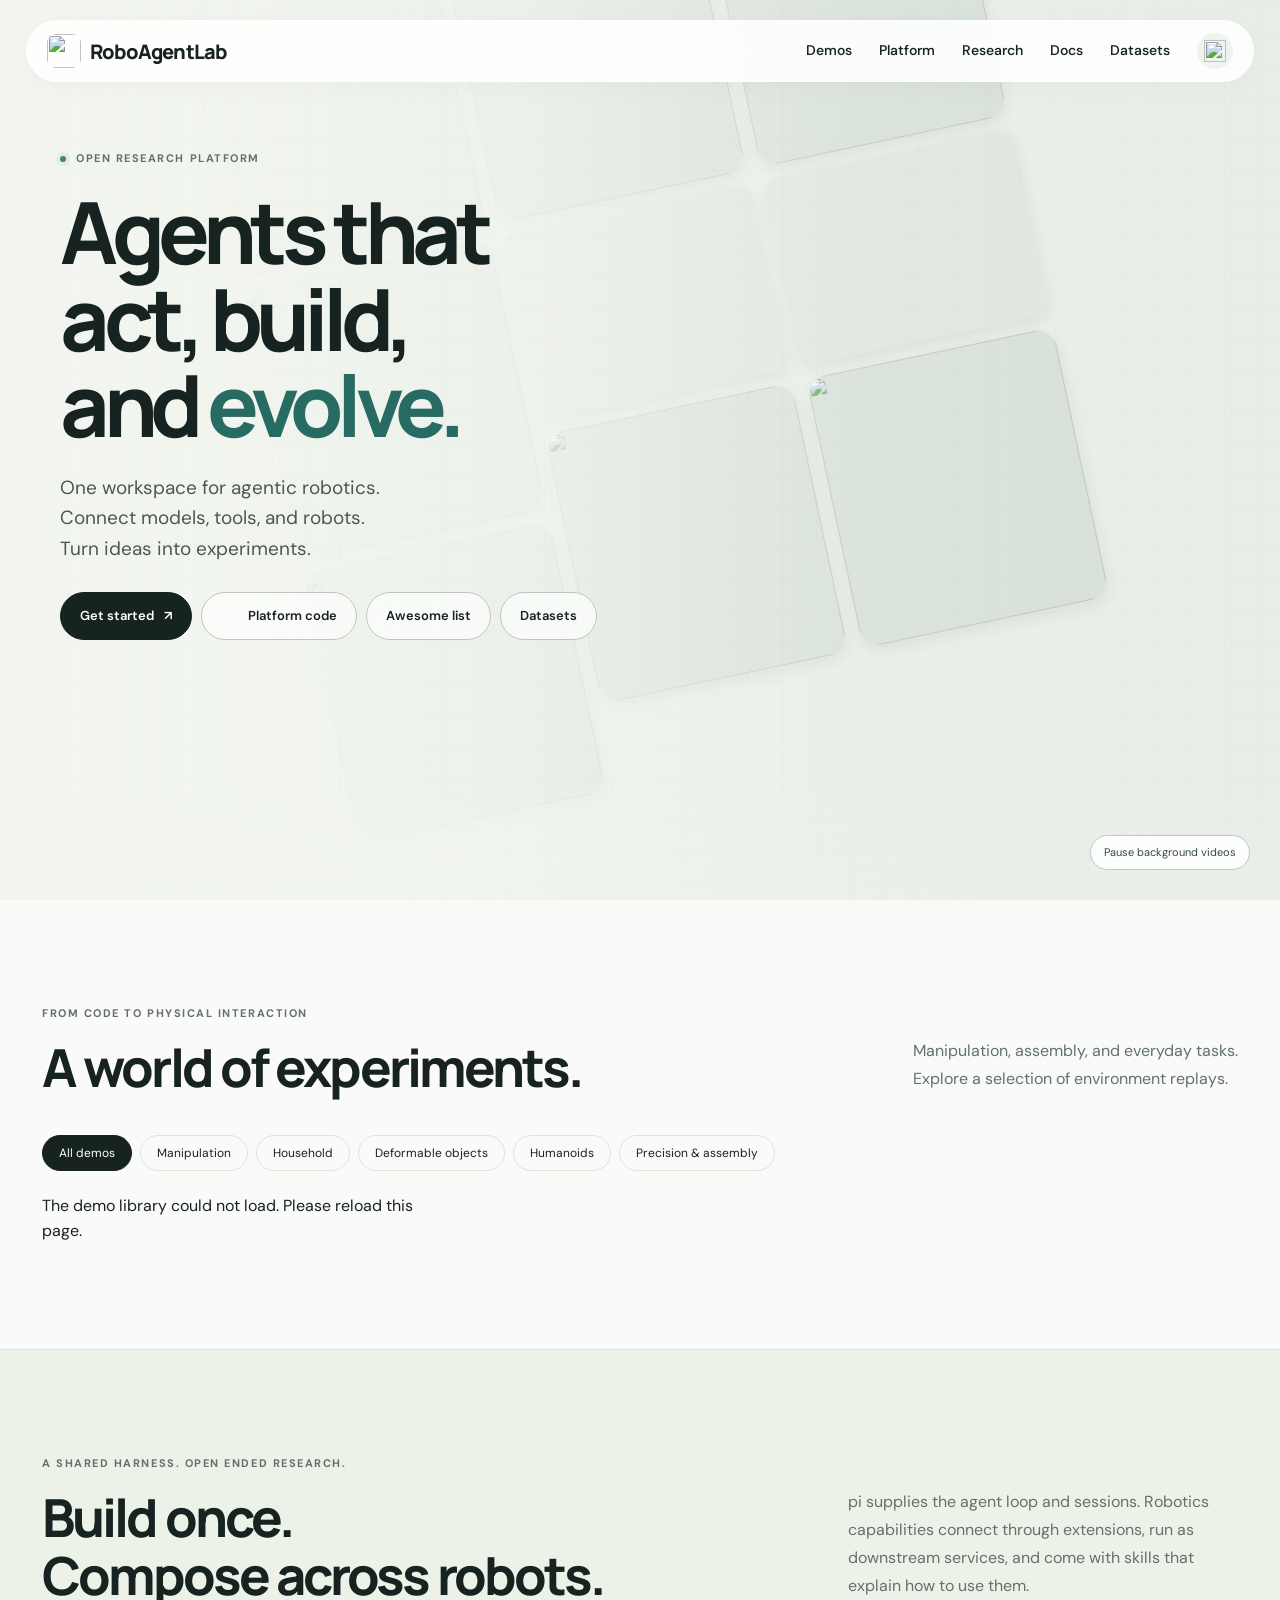
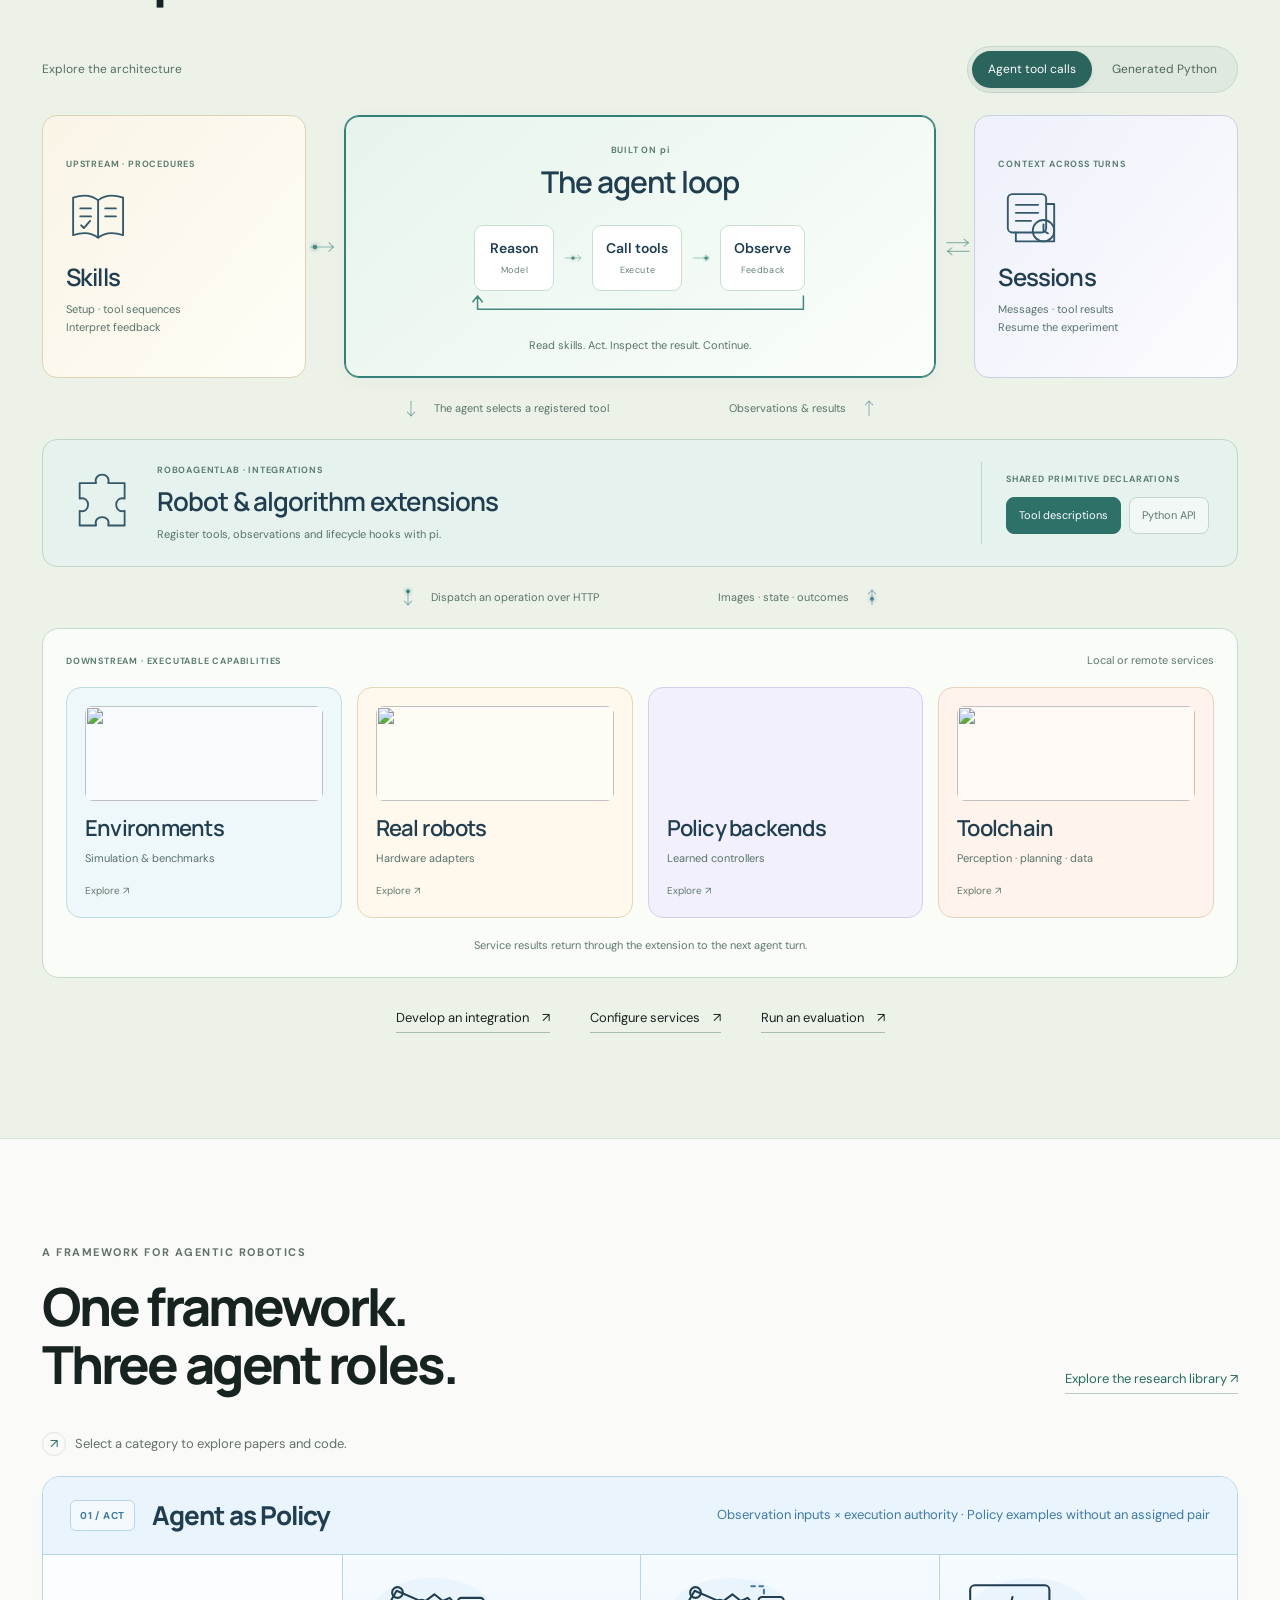
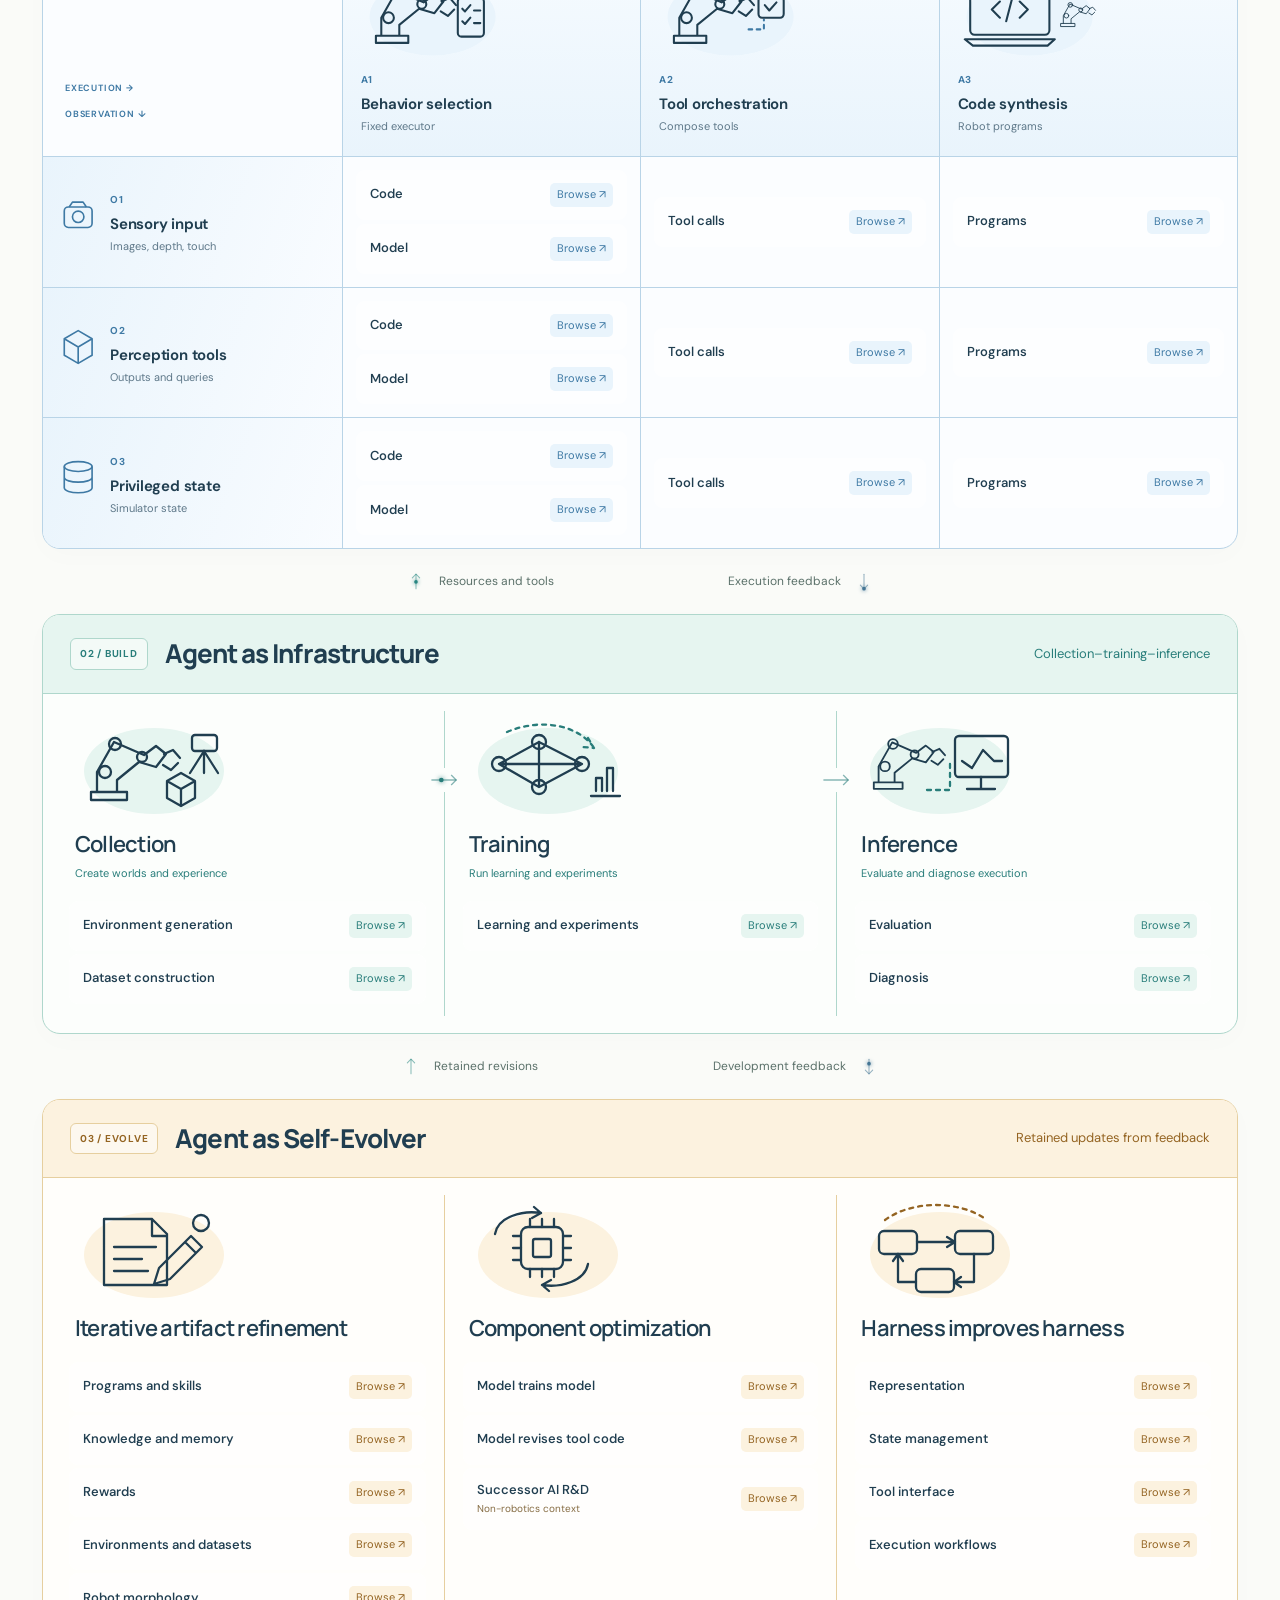
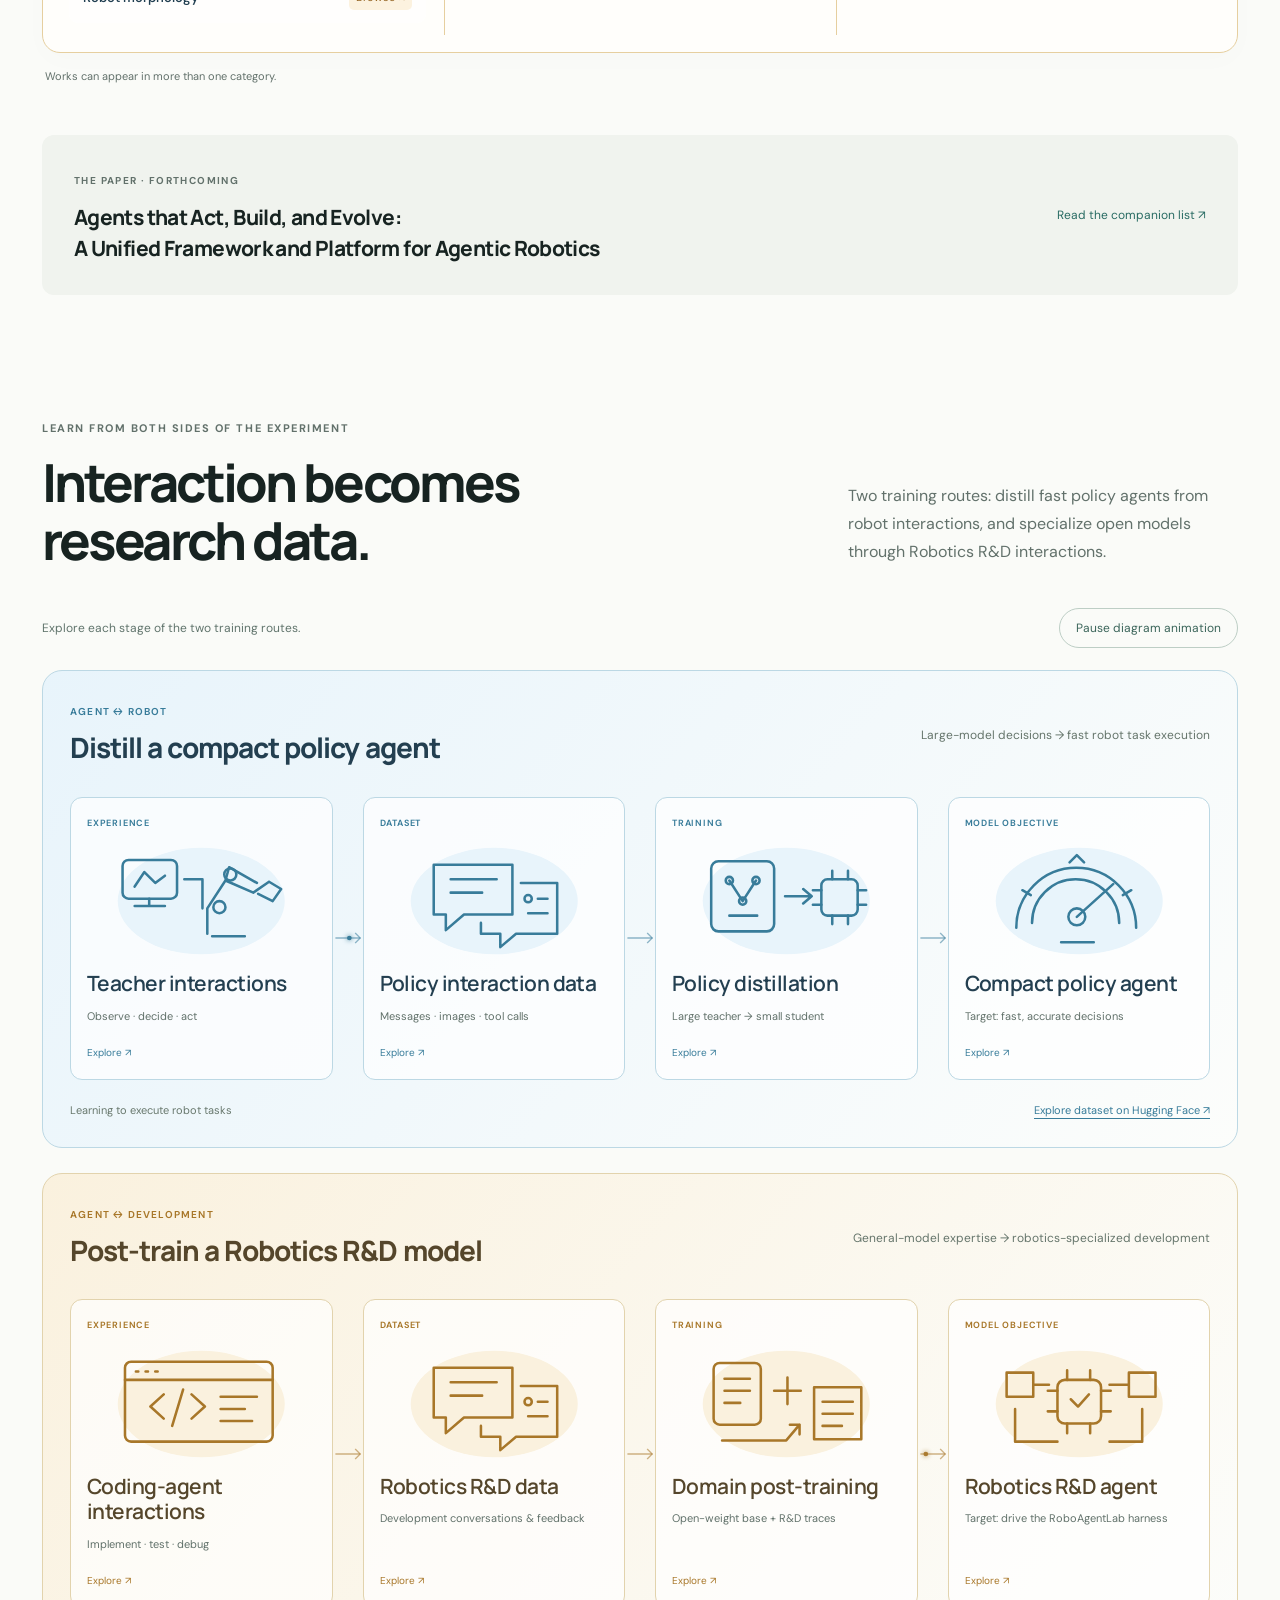
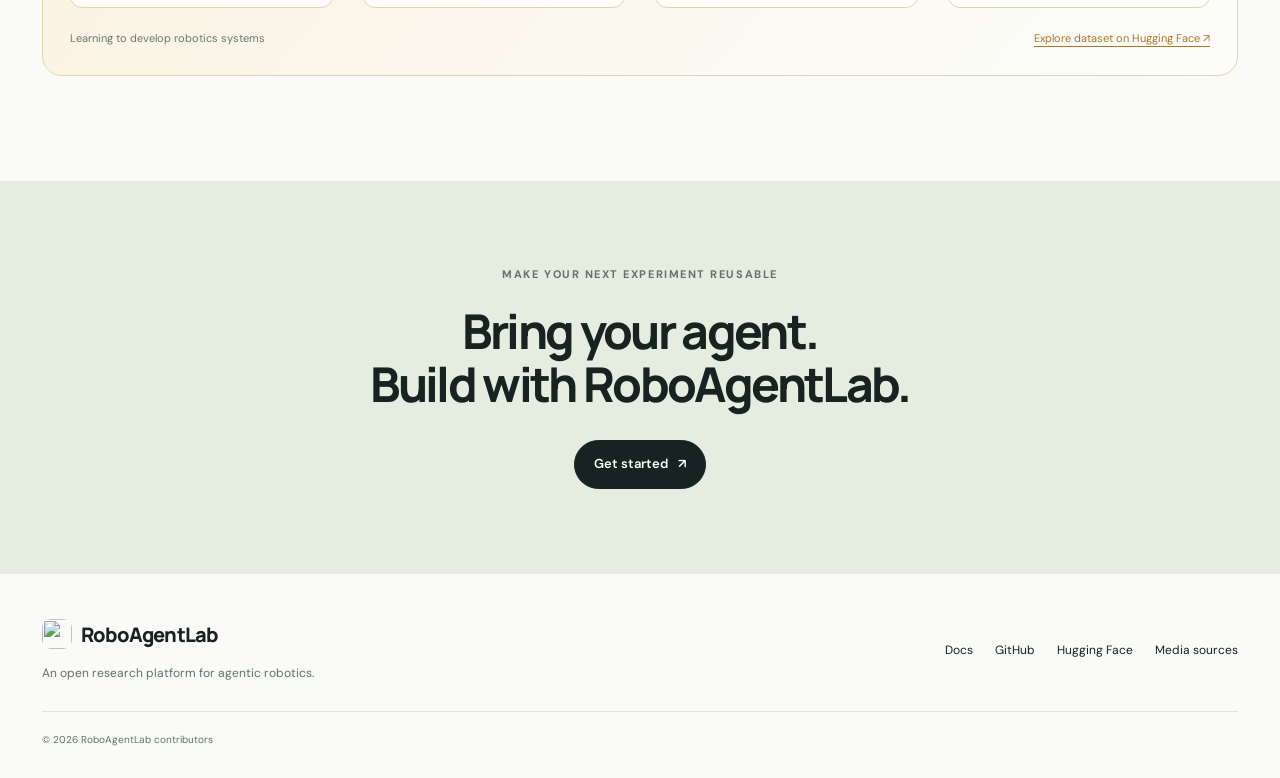
==== commit 33680ab3: "Include verified policy and infrastructure configurations" ====
--- a/web/index.html
+++ b/web/index.html
@@ -112,7 +112,7 @@
 <span id="tx-policy-title">Agent as Policy</span>
 </h3>
 </div>
-<p>Observation inputs × execution authority</p>
+<p>Observation inputs × execution authority · <a href="library.html?category=Policy">Policy examples without an assigned pair</a></p>
 </header>
 <div class="tx-matrix-scroll" tabindex="0" role="region" aria-label="Policy matrix; scroll horizontally on small screens">
 <table class="tx-matrix">
--- a/web/site.css
+++ b/web/site.css
@@ -12,3 +12,7 @@
 @media(max-width:720px){.nav-wrap{inset:12px 14px auto}.nav{padding:9px 14px;position:relative}.brand{font-size:18px}.nav-toggle{display:block;font-size:12px;padding:5px}.nav-links{display:none;position:absolute;top:65px;left:0;right:0;background:#fff;border:1px solid var(--line);border-radius:15px;padding:20px;flex-wrap:wrap;box-shadow:0 8px 20px #14251c10}.nav.open .nav-links{display:flex}.hero{height:auto;min-height:740px}.hero-content{padding:130px 24px 110px}.hero h1{font-size:66px;max-width:95%}.hero-wall{left:20%;right:-500px;opacity:.5}.hero-shade{background:linear-gradient(90deg,#f2f5eff2,#f2f5efad 70%,#f2f5ef75)}.hero .eyebrow{font-size:9px;letter-spacing:.1em}.hero-description{font-size:17px}.hero-actions{gap:8px;max-width:370px}.button{padding:11px 15px;font-size:12px}.hero-actions .primary{margin-right:100px}.section{padding:64px 24px}.section-top{display:block;margin-bottom:25px}.section-intro{margin-top:20px;max-width:100%}.section-top .text-link{display:inline-block;margin-top:25px}.demo-grid{grid-template-columns:1fr 1fr;gap:20px 12px}.demo-meta h3{font-size:14px}.demo-meta span{font-size:8px}.demo-image{border-radius:9px}.play-icon{width:27px;height:27px;right:9px;bottom:9px}.filter-row{gap:6px}.filter-row button{padding:7px 12px;font-size:11px}.architecture{margin-top:35px}.architecture-agent{max-width:90%}.architecture-arrow{gap:10px;text-align:center;padding:15px 0;font-size:9px}.architecture-interface{display:block;padding:22px}.architecture-interface strong{font-size:18px}.interface-pills{flex-direction:row;flex-wrap:wrap;margin-top:15px}.interface-pills span{font-size:10px}.architecture-services{grid-template-columns:1fr 1fr;gap:12px}.architecture-services div{padding:18px 10px}.architecture-services div:nth-child(n+3):before{display:none}.architecture-services b{font-size:13px}.architecture-services span{font-size:10px}.platform-links{gap:15px;flex-wrap:wrap;font-size:11px}.roles{grid-template-columns:1fr}.role,.role:first-child{padding:27px 0;border-right:0;border-bottom:1px solid var(--line)}.role:last-child{border-bottom:0}.role-num{margin-bottom:16px}.role h3{font-size:30px}.role p{max-width:100%}.role-bottom{padding-top:12px}.paper-strip{margin-top:30px;padding:24px}.paper-strip h3{font-size:18px}.paper-strip a{white-space:normal}.data-section{padding-top:0}.data-grid{grid-template-columns:1fr}.data-card{padding:27px}.data-card h3{font-size:24px}.start-section{padding:65px 24px}.start-section h2{font-size:36px}footer{display:flex;flex-direction:column;padding:35px 24px}footer>div{flex-wrap:wrap;gap:18px;margin:8px 0}.page-main{padding:120px 24px 50px}.page-main h1{font-size:42px}.paper-list{grid-template-columns:1fr}.library-controls select{width:100%}.library-controls input[type=search]{width:100%}.dialog-top h2{font-size:16px}}
 @media(prefers-reduced-motion:reduce){html{scroll-behavior:auto}*,*:before,*:after{transition:none!important;animation:none!important}}
 @media(max-width:720px){.hero-wall{left:5%;right:-250px;grid-template-columns:repeat(3,1fr);gap:10px;opacity:.65}.wall-col{gap:10px}.wall-col:nth-child(4){display:none}.wall-col video{min-height:140px}.motion-toggle{bottom:25px;right:18px;font-size:9px;padding:7px 10px}.closing-wall{grid-template-columns:repeat(2,1fr)}.closing-wall video{height:170px}}
+
+.library-resources{margin-top:45px;padding-top:25px;border-top:1px solid var(--line)}
+.library-resources>h2{font-size:28px;letter-spacing:-.035em}
+.library-resources .paper-card p{font-size:14px;color:var(--muted);line-height:1.7}
--- a/web/taxonomy.css
+++ b/web/taxonomy.css
@@ -46,7 +46,9 @@
 .tx-column h4{font-family:var(--heading);font-size:22px;font-weight:600;letter-spacing:-.035em;line-height:1.25;margin:0}
 .tx-column-head p{font-size:11px;color:var(--tx-accent);margin:7px 0 0;line-height:1.5}
 .tx-options{display:grid;gap:3px}
-.tx-lifecycle .tx-column:not(:last-child):after{content:'→';position:absolute;right:-15px;top:57px;font-size:26px;line-height:1;background:#fcfefc;color:var(--tx-accent);z-index:1;padding:0 4px}
+.tx-flow-connector{position:absolute;right:-18px;top:57px;background:#fcfefc;color:var(--tx-accent);z-index:1;padding:0 4px}
+.tx-lifecycle .tx-column-head{border-radius:12px;transition:background .35s,box-shadow .35s}
+.tx-lifecycle .flow-lit .tx-column-head{background:var(--tx-tint);box-shadow:0 0 18px var(--tx-tint)}
 .tx-context{display:block;font-size:10px;font-weight:400;color:#856b42;margin-top:3px}
 .tx-footnote{font-size:11px;color:var(--muted);margin:15px 3px 0}
 .tx-dialog{--tx-accent:#3e79a4;--tx-tint:#e9f4fc;width:min(850px,94vw);padding:30px;max-height:85vh;overscroll-behavior:contain}
@@ -65,4 +67,6 @@
 .tx-code{grid-column:2;grid-row:1/3;display:flex;gap:6px;align-items:center;font-size:12px;color:var(--tx-accent)}
 .tx-dialog .load-more{margin-bottom:0}
 @media(max-width:1000px){.tx-layer-heading{padding:20px;display:block}.tx-layer-heading p{margin:10px 0 0}.tx-layer-heading h3{font-size:25px}.tx-column{padding-left:12px;padding-right:12px}.tx-pick{padding:10px 8px;font-size:12px}.tx-count{font-size:10px;padding:3px 5px}.tx-column h4{font-size:20px}.tx-matrix strong{font-size:14px}.tx-input-icon{float:none;display:block;width:29px;height:30px;margin:0 0 7px}}
-@media(max-width:720px){.tx-layer{border-radius:13px}.tx-layer-heading{padding:18px}.tx-layer-heading>div{align-items:flex-start;gap:12px}.tx-layer-heading h3{font-size:23px}.tx-role-tag{font-size:8px;padding:6px}.tx-layer-heading p{font-size:11px}.tx-instruction{font-size:11px}.tx-columns{grid-template-columns:1fr;padding:0 17px}.tx-column{padding:19px 0}.tx-column+.tx-column{border-left:0;border-top:1px solid var(--tx-line)}.tx-column-head{display:grid;grid-template-columns:95px 1fr;gap:0 14px;padding:0 0 12px;align-items:center}.tx-column-head .tx-art{width:95px;height:68px;margin:0;grid-row:1/3}.tx-column h4{font-size:22px}.tx-column-head p{grid-column:2;margin:4px 0 0}.tx-options{gap:4px}.tx-pick{font-size:13px;padding:11px}.tx-count{font-size:11px}.tx-lifecycle .tx-column:not(:last-child):after{content:'↓';right:15px;top:auto;bottom:-13px;font-size:22px}.tx-bridge{gap:22px;justify-content:space-between;padding:15px 3px;font-size:10px}.tx-bridge span{gap:6px}.tx-bridge b{font-size:25px}.tx-dialog{padding:22px 18px}.tx-dialog-top h2{font-size:24px}.tx-dialog>p{margin-right:0;font-size:13px}.tx-dialog-toolbar{align-items:flex-start;flex-direction:column;gap:10px}.tx-paper{gap:7px 12px}.tx-paper h3{font-size:14px}.tx-code{font-size:11px}.tx-matrix thead th{padding:12px 14px 18px}.tx-matrix .tx-art{height:75px;width:125px}}
+@media(max-width:720px){.tx-layer{border-radius:13px}.tx-layer-heading{padding:18px}.tx-layer-heading>div{align-items:flex-start;gap:12px}.tx-layer-heading h3{font-size:23px}.tx-role-tag{font-size:8px;padding:6px}.tx-layer-heading p{font-size:11px}.tx-instruction{font-size:11px}.tx-columns{grid-template-columns:1fr;padding:0 17px}.tx-column{padding:19px 0}.tx-column+.tx-column{border-left:0;border-top:1px solid var(--tx-line)}.tx-column-head{display:grid;grid-template-columns:95px 1fr;gap:0 14px;padding:0 0 12px;align-items:center}.tx-column-head .tx-art{width:95px;height:68px;margin:0;grid-row:1/3}.tx-column h4{font-size:22px}.tx-column-head p{grid-column:2;margin:4px 0 0}.tx-options{gap:4px}.tx-pick{font-size:13px;padding:11px}.tx-count{font-size:11px}.tx-flow-connector{right:15px;top:auto;bottom:-13px;transform:rotate(90deg)}.tx-bridge{gap:22px;justify-content:space-between;padding:15px 3px;font-size:10px}.tx-bridge span{gap:6px}.tx-bridge b{font-size:25px}.tx-dialog{padding:22px 18px}.tx-dialog-top h2{font-size:24px}.tx-dialog>p{margin-right:0;font-size:13px}.tx-dialog-toolbar{align-items:flex-start;flex-direction:column;gap:10px}.tx-paper{gap:7px 12px}.tx-paper h3{font-size:14px}.tx-code{font-size:11px}.tx-matrix thead th{padding:12px 14px 18px}.tx-matrix .tx-art{height:75px;width:125px}}
+
+@media(prefers-reduced-motion:reduce){.tx-lifecycle .tx-column-head{transition:none}}
--- a/web/architecture.css
+++ b/web/architecture.css
@@ -67,3 +67,11 @@
 .arch-dialog .arch-detail{border:0;margin:0;padding:0;background:transparent;min-height:0}
 #arch-dialog-close{position:absolute;top:12px;right:14px;border:1px solid #c5d7cb;border-radius:50%;width:32px;height:32px;background:white;font-size:24px;line-height:1;color:#34584b}
 @media(max-width:720px){.arch-dialog{padding:50px 22px 25px}.arch-dialog .arch-detail{padding:0}}
+
+.arch-tile-media{width:100%;height:96px;margin-bottom:9px;display:flex;align-items:center;justify-content:center;overflow:hidden}
+.arch-tile-media img{width:100%;height:96px;object-fit:contain;margin:0}
+.arch-tile-groot{width:96px;align-self:center;justify-content:flex-start}
+.arch-tile-groot img{width:auto;max-width:none;height:96px;flex-shrink:0}
+
+.arch-image-crop{position:relative;overflow:hidden;flex-shrink:0}
+.arch-image-crop img{position:absolute;max-width:none;object-fit:fill;margin:0}
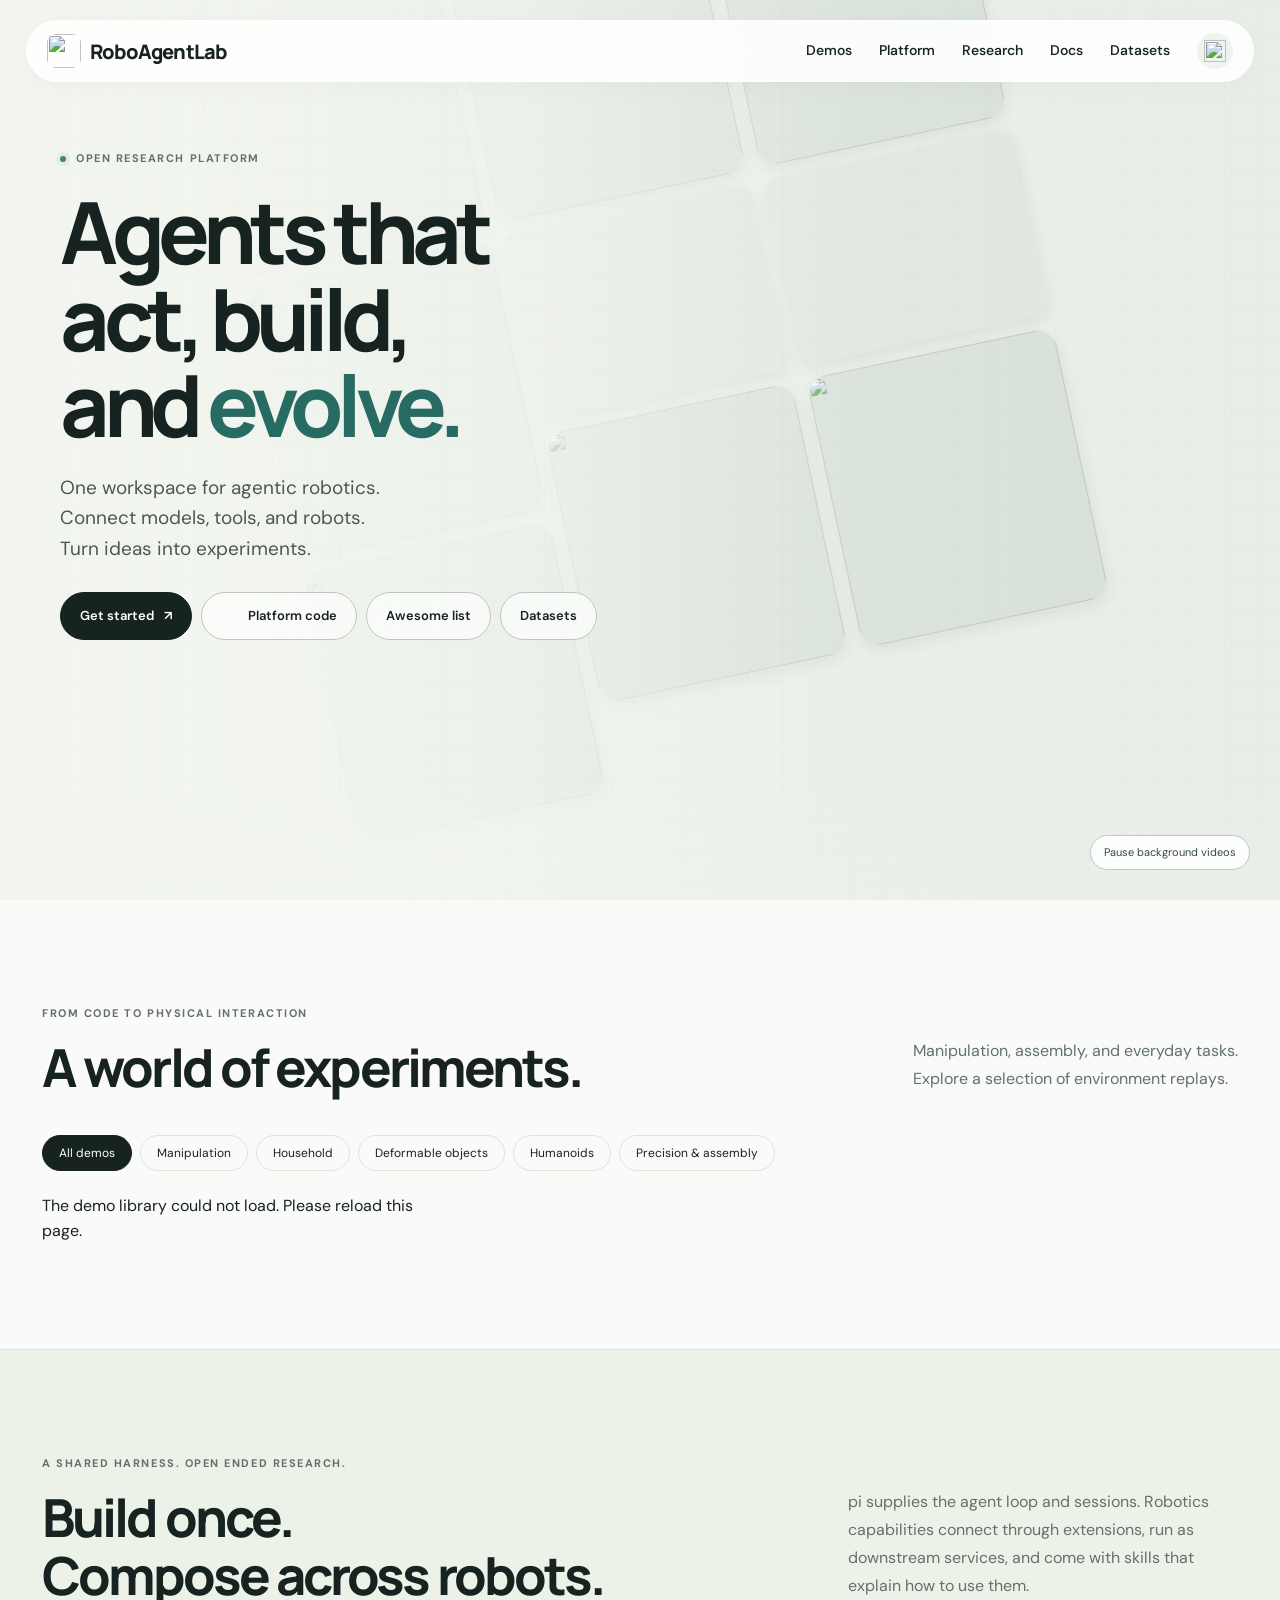
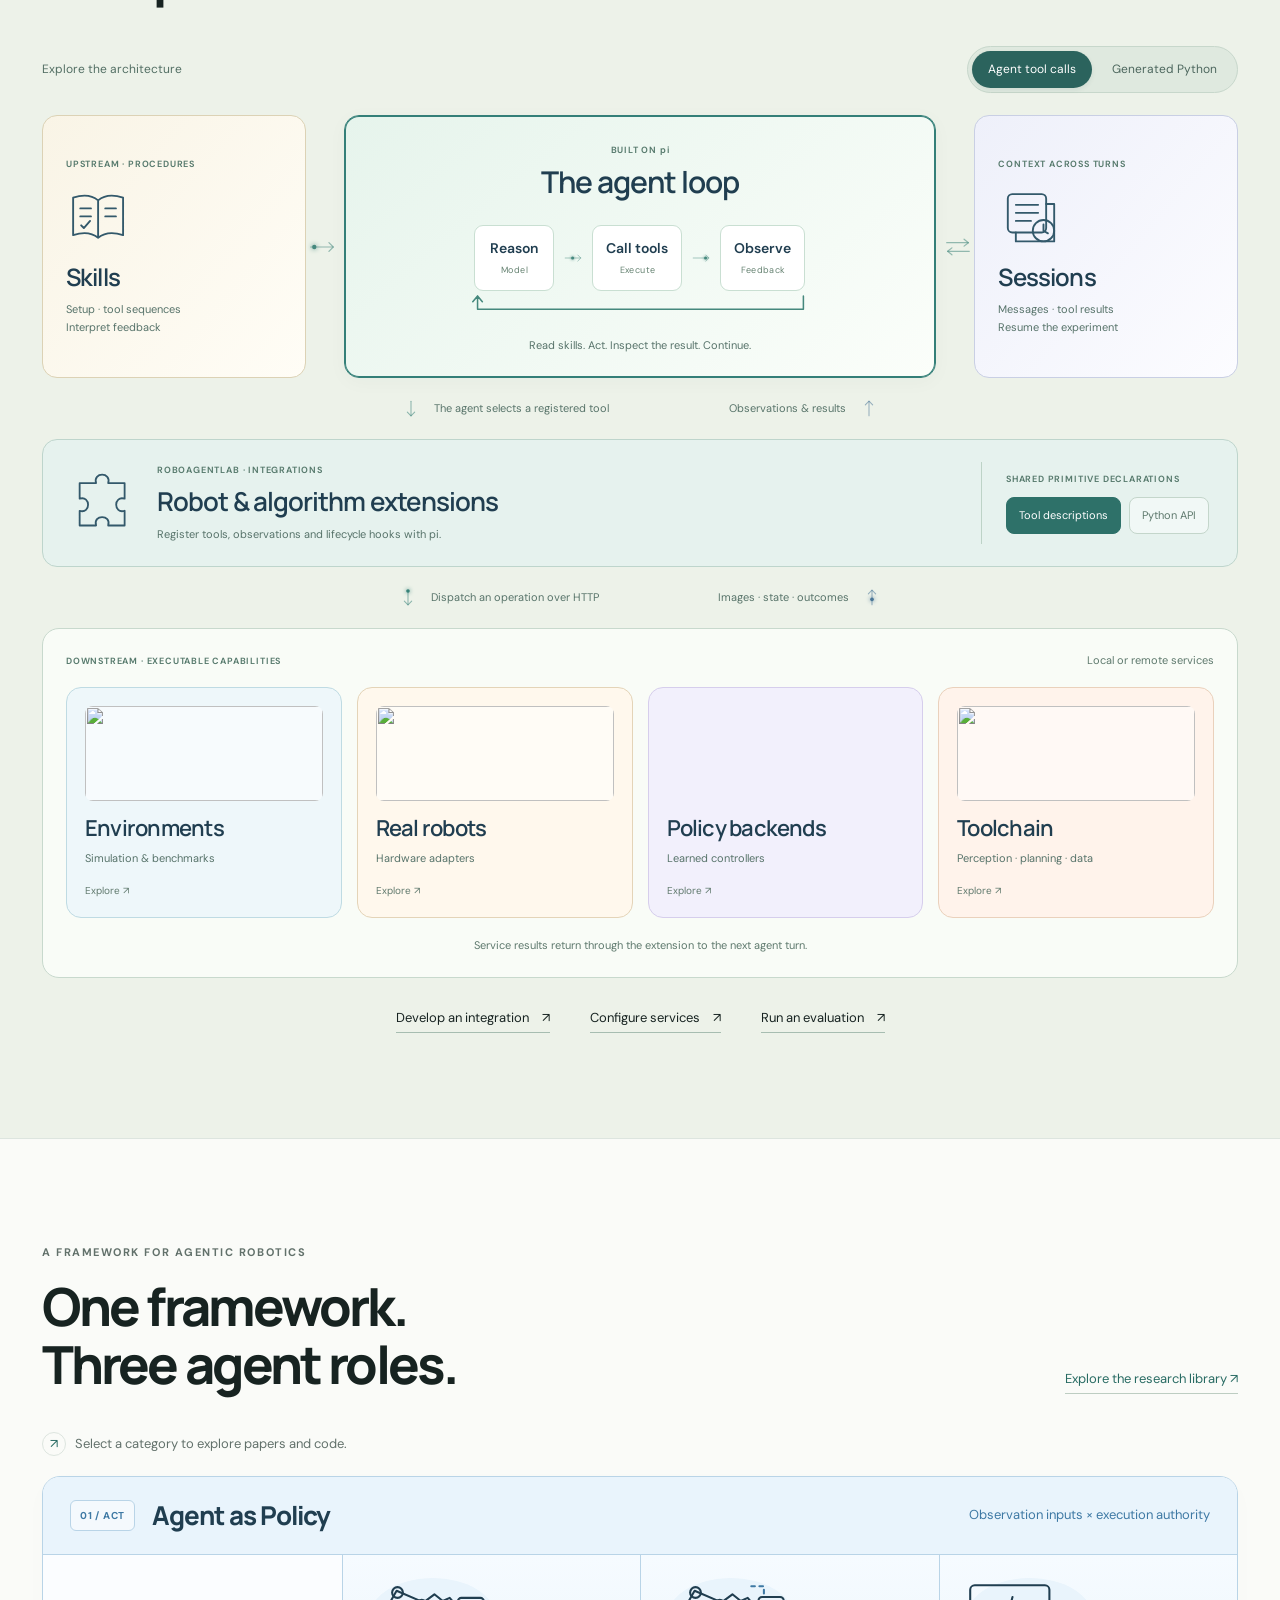
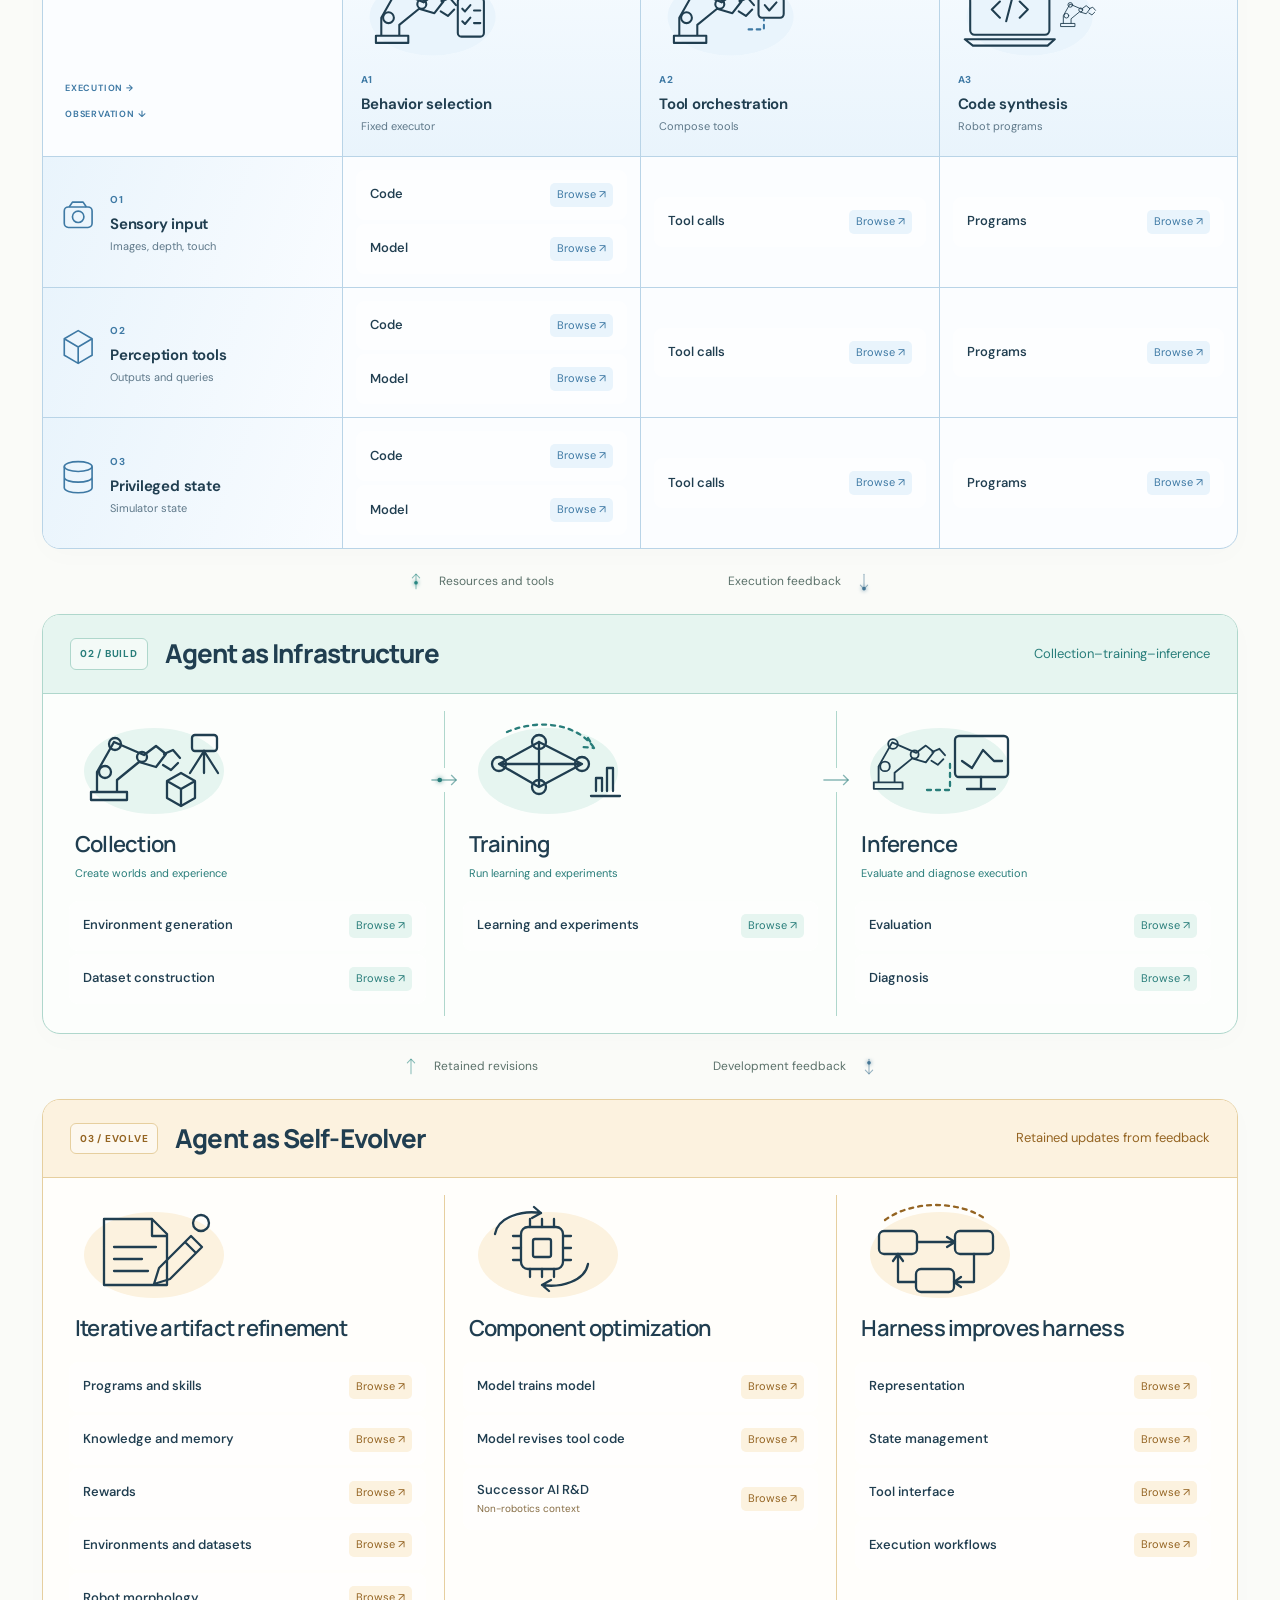
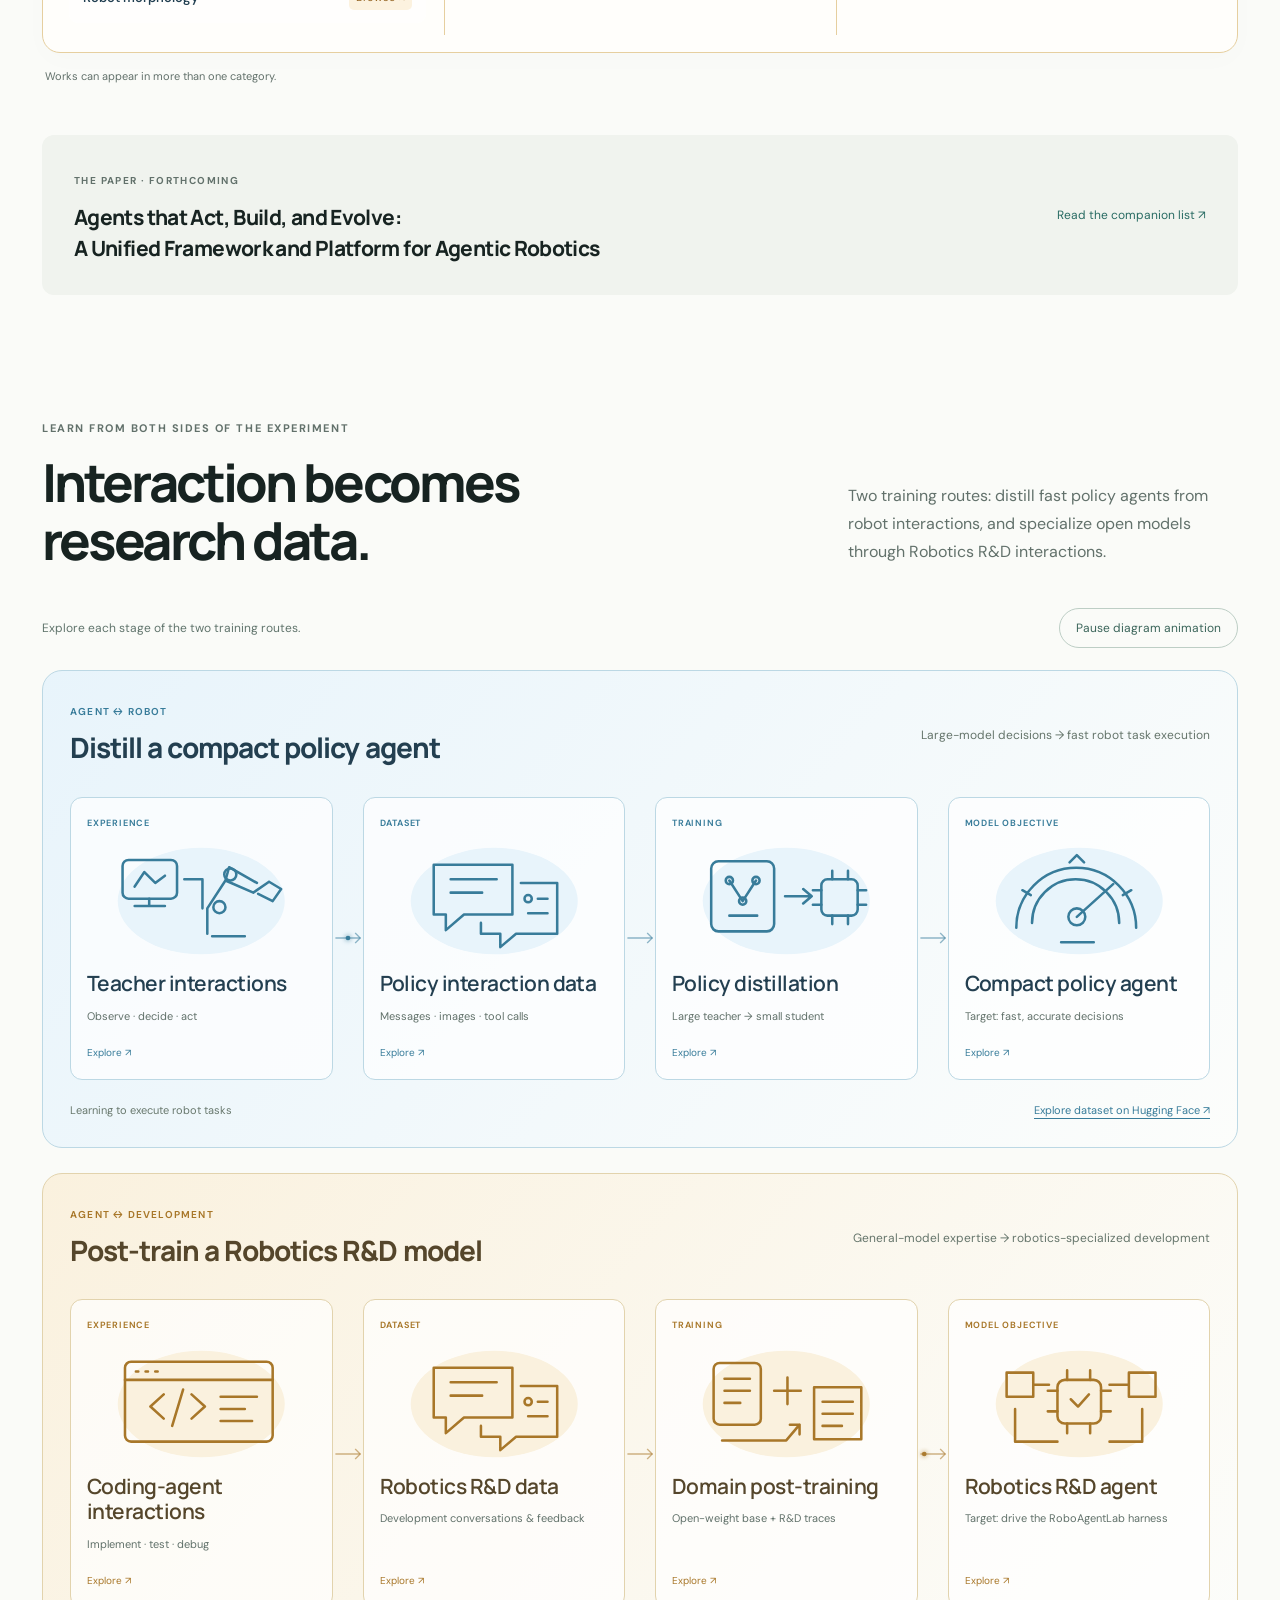
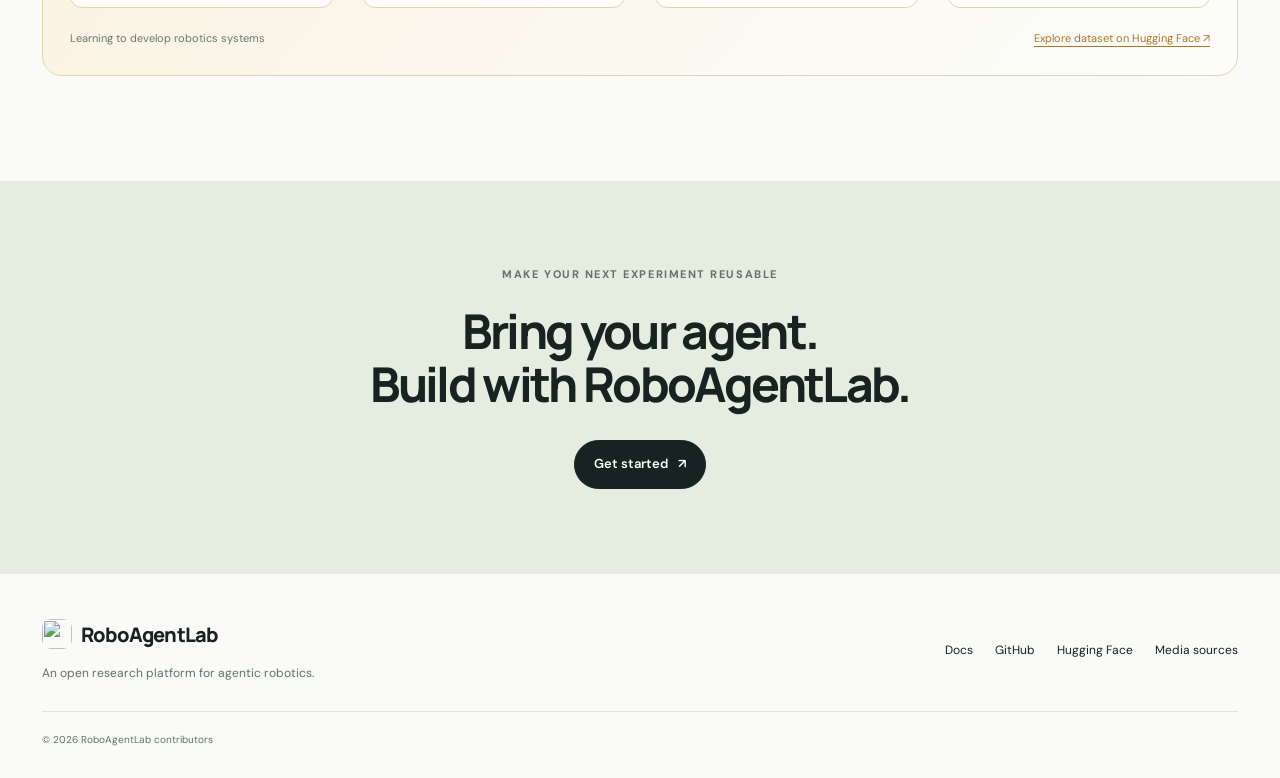
==== commit f432dfca: "Align documented policy configurations with the survey matrix" ====
--- a/web/index.html
+++ b/web/index.html
@@ -112,7 +112,7 @@
 <span id="tx-policy-title">Agent as Policy</span>
 </h3>
 </div>
-<p>Observation inputs × execution authority · <a href="library.html?category=Policy">Policy examples without an assigned pair</a></p>
+<p>Observation inputs × execution authority</p>
 </header>
 <div class="tx-matrix-scroll" tabindex="0" role="region" aria-label="Policy matrix; scroll horizontally on small screens">
 <table class="tx-matrix">
